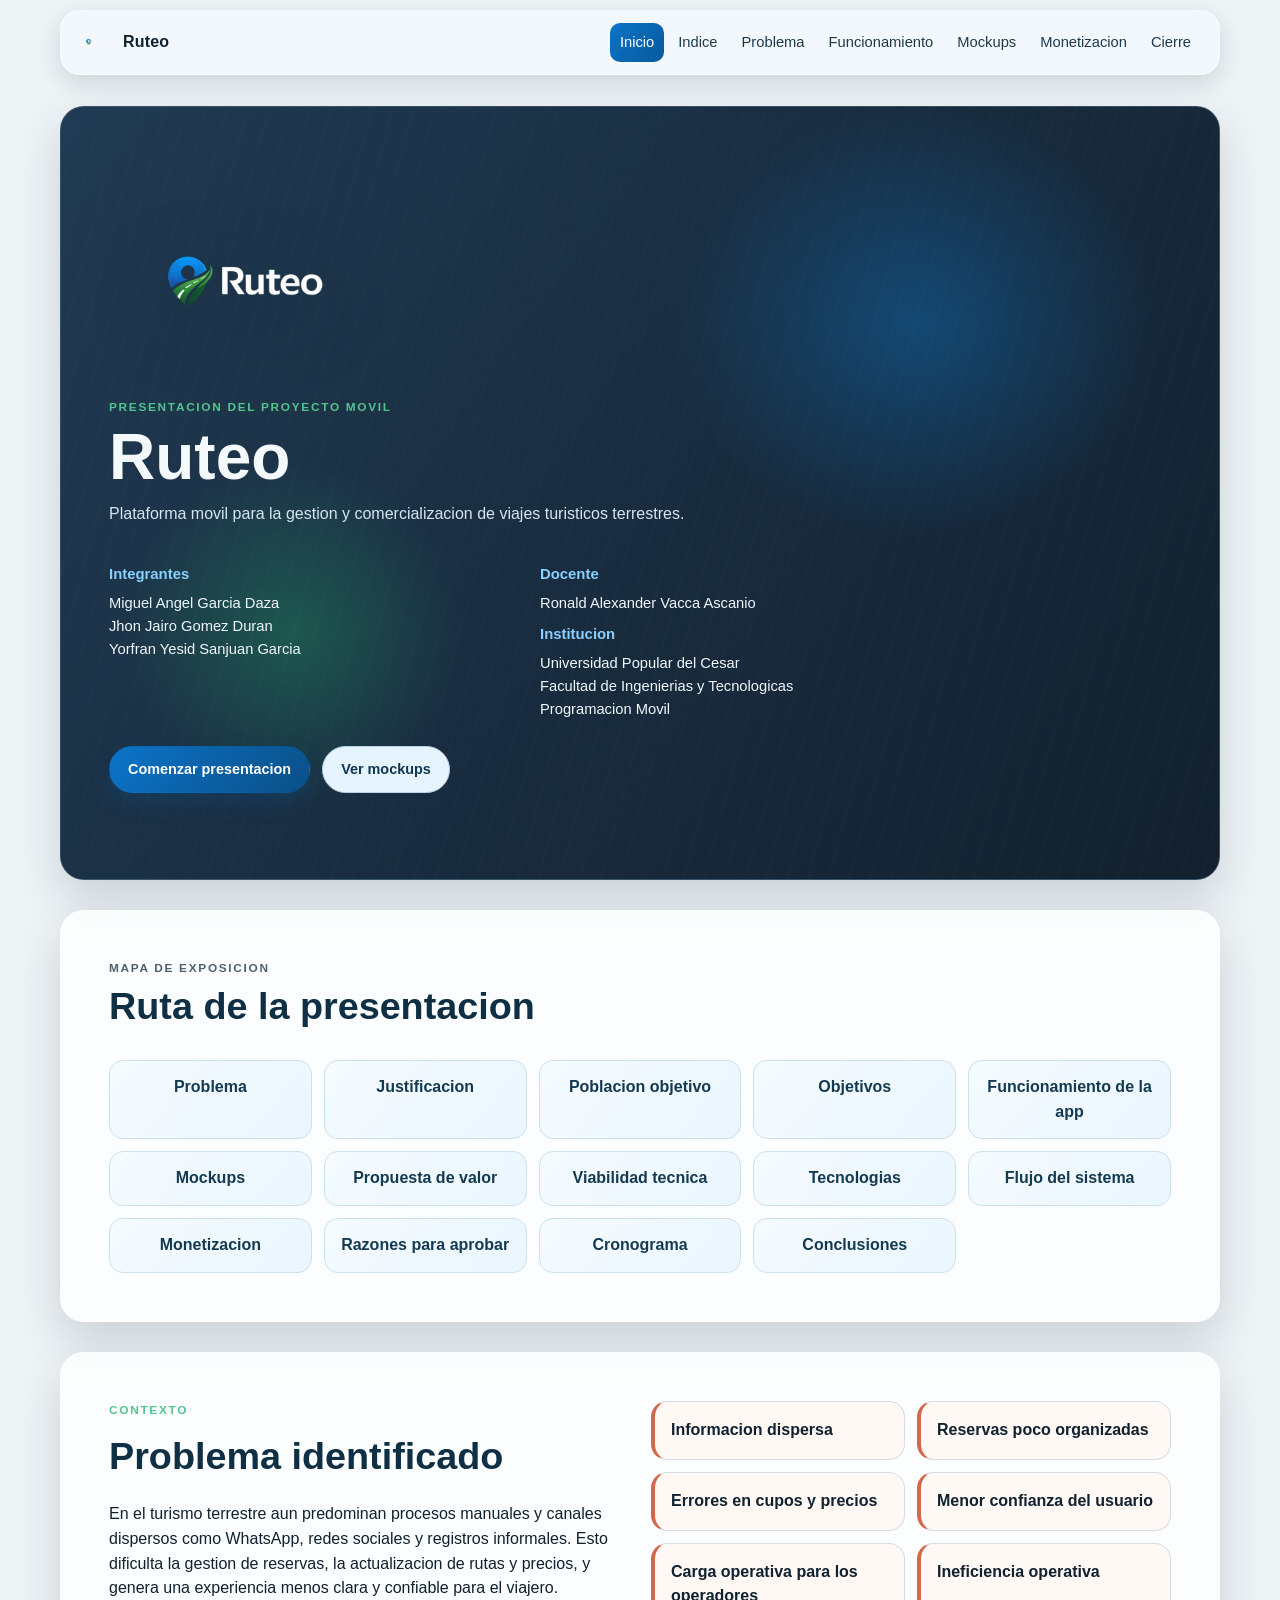
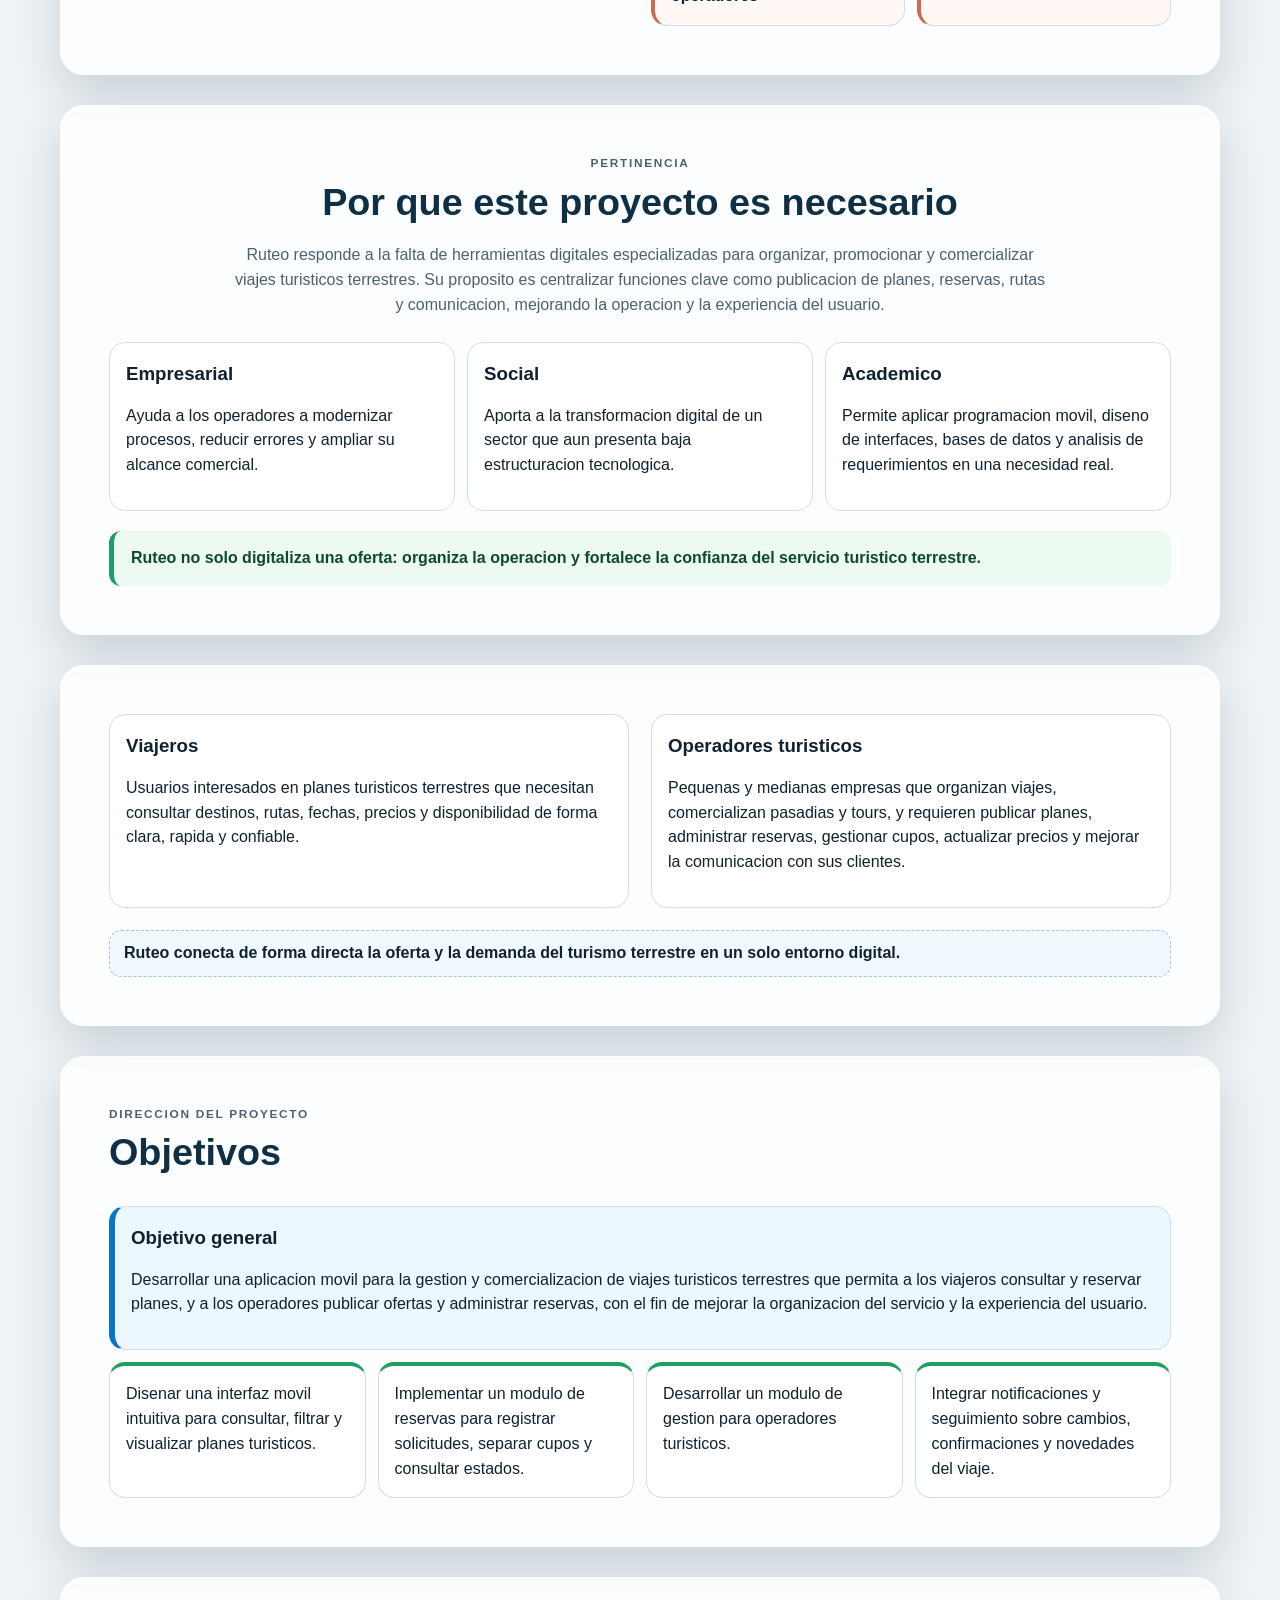
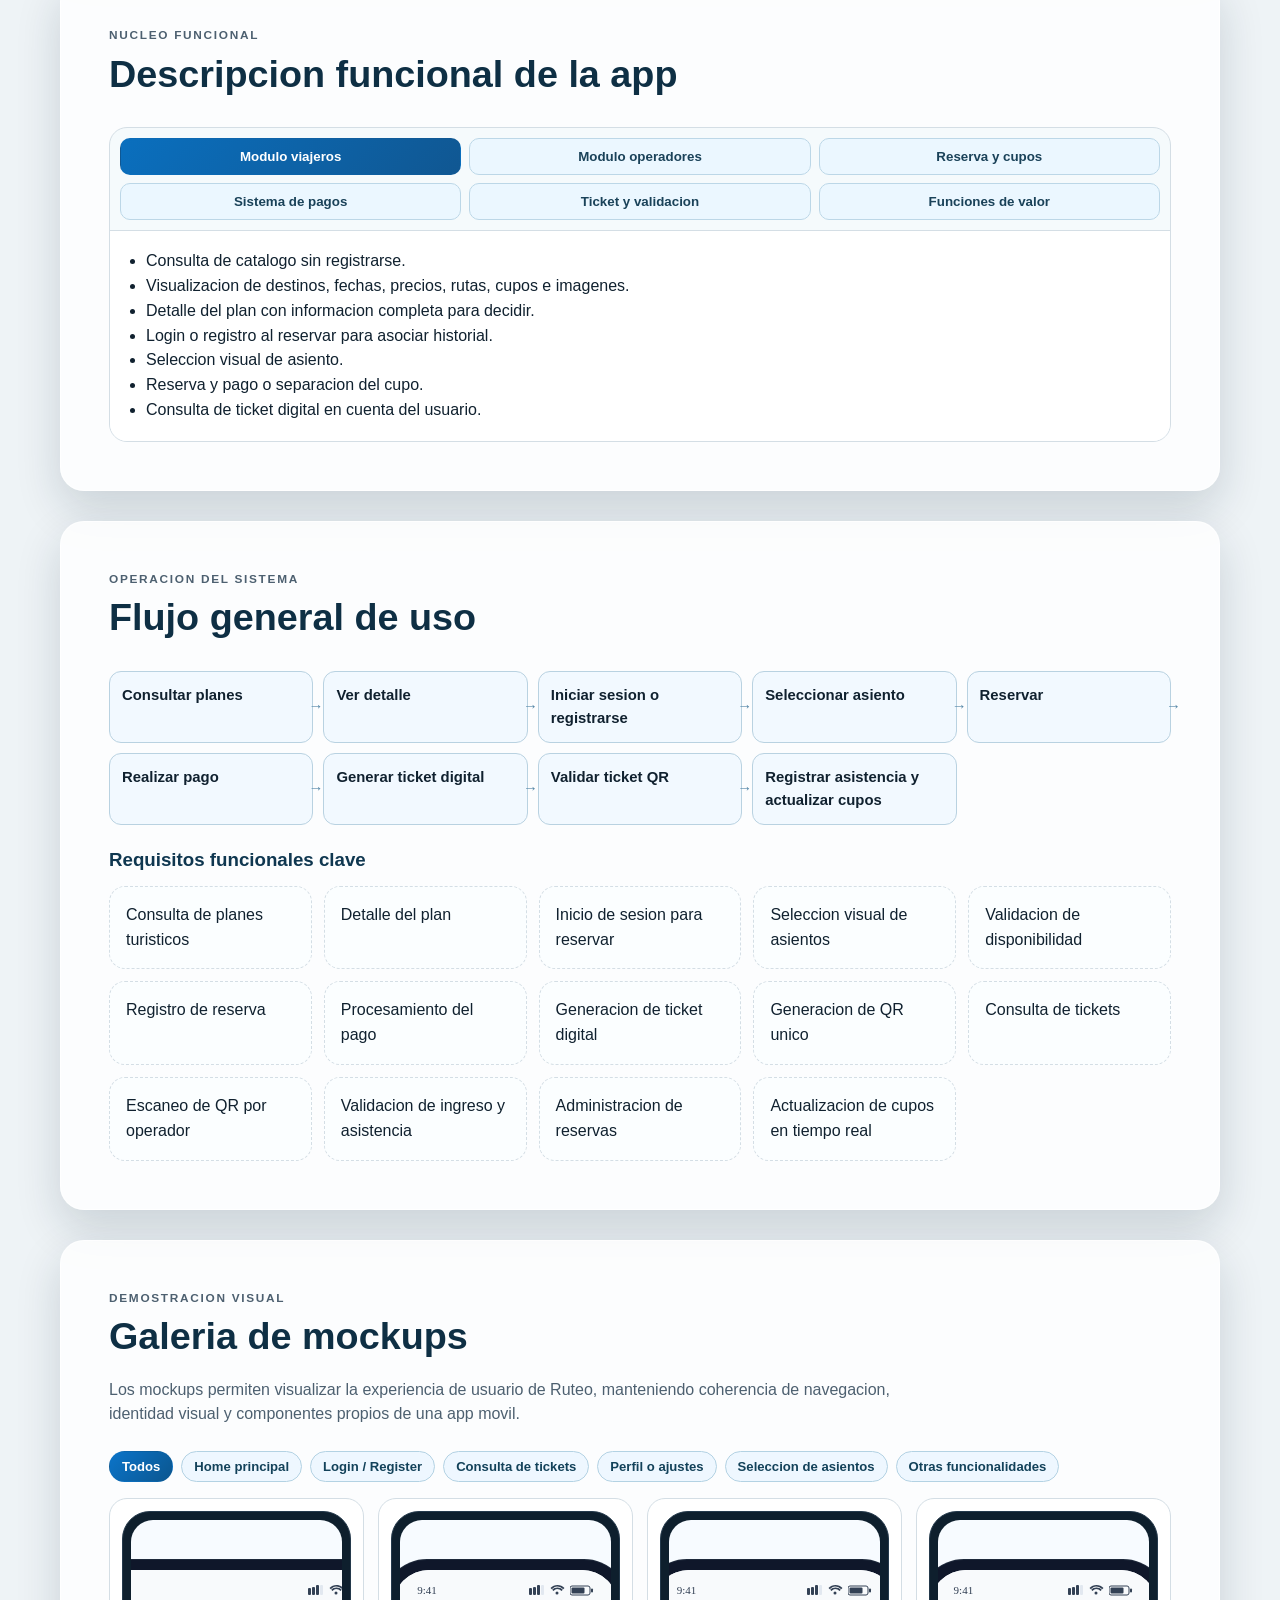
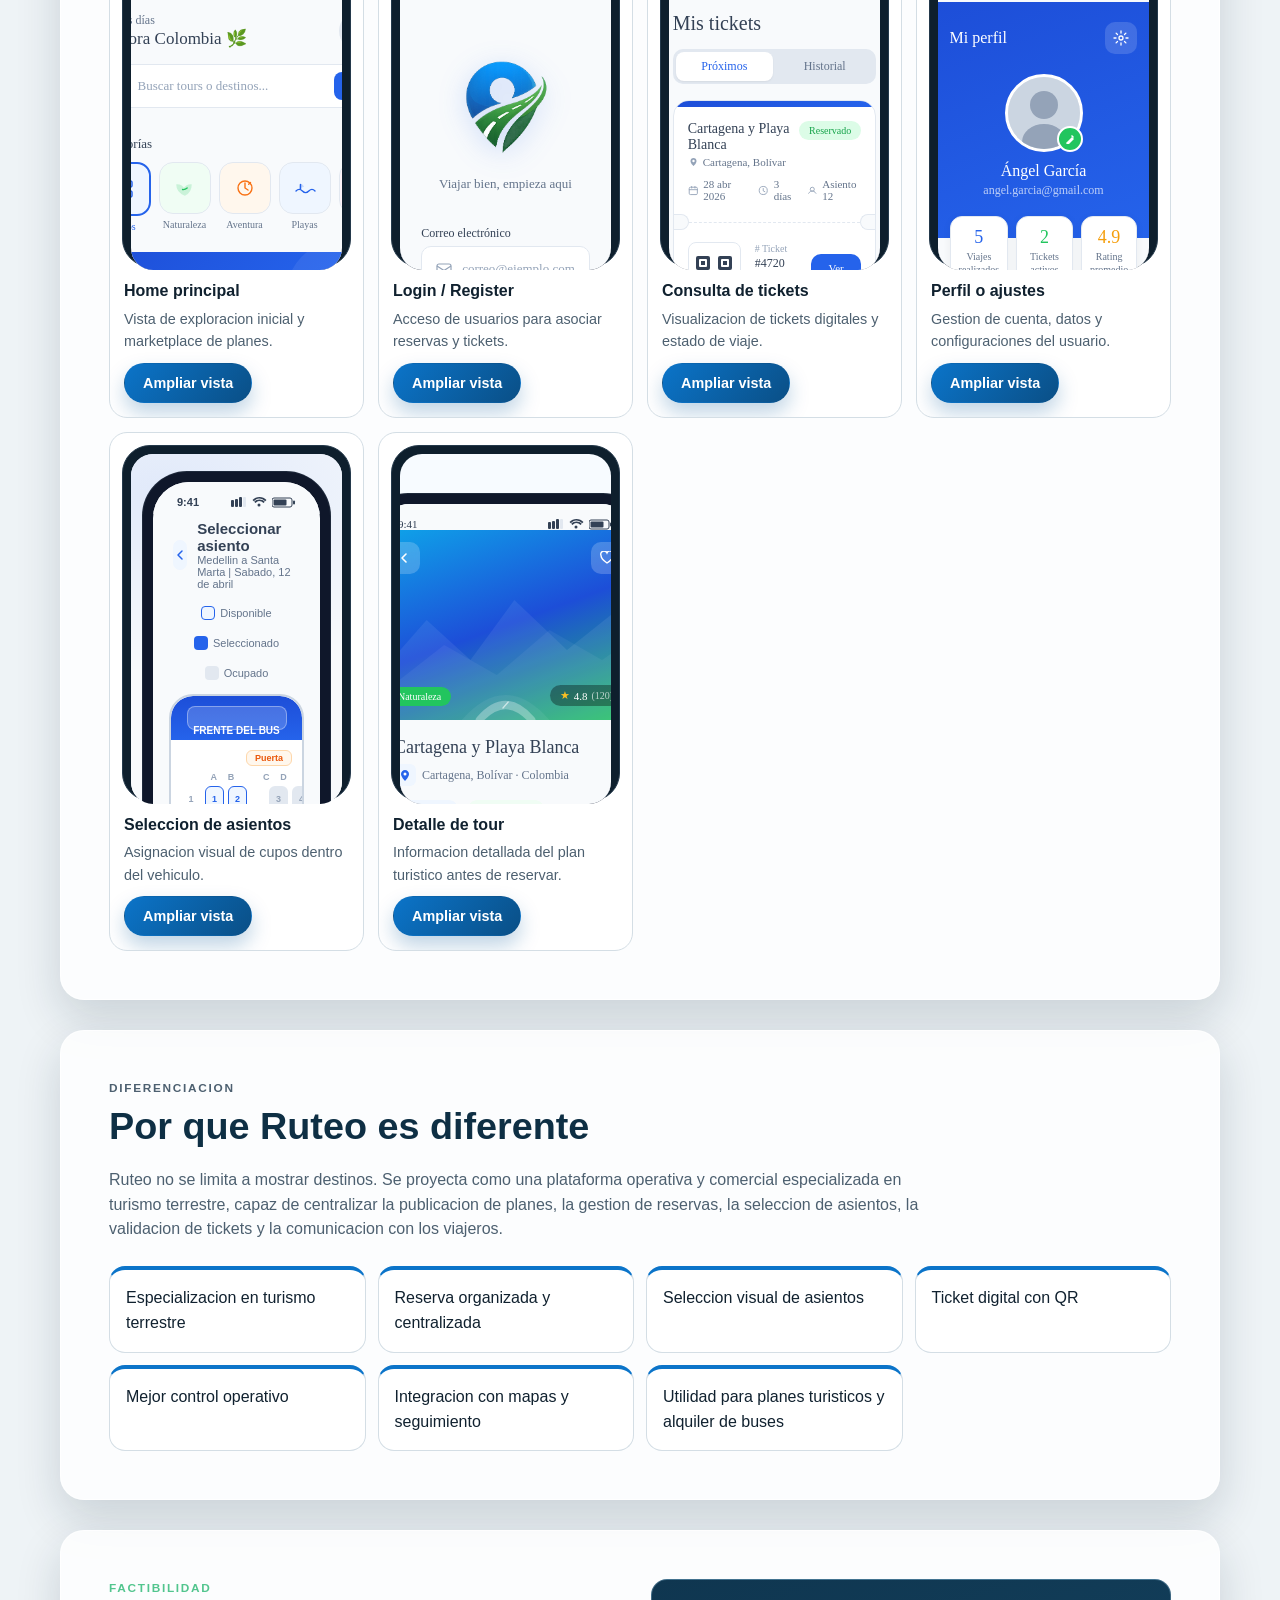
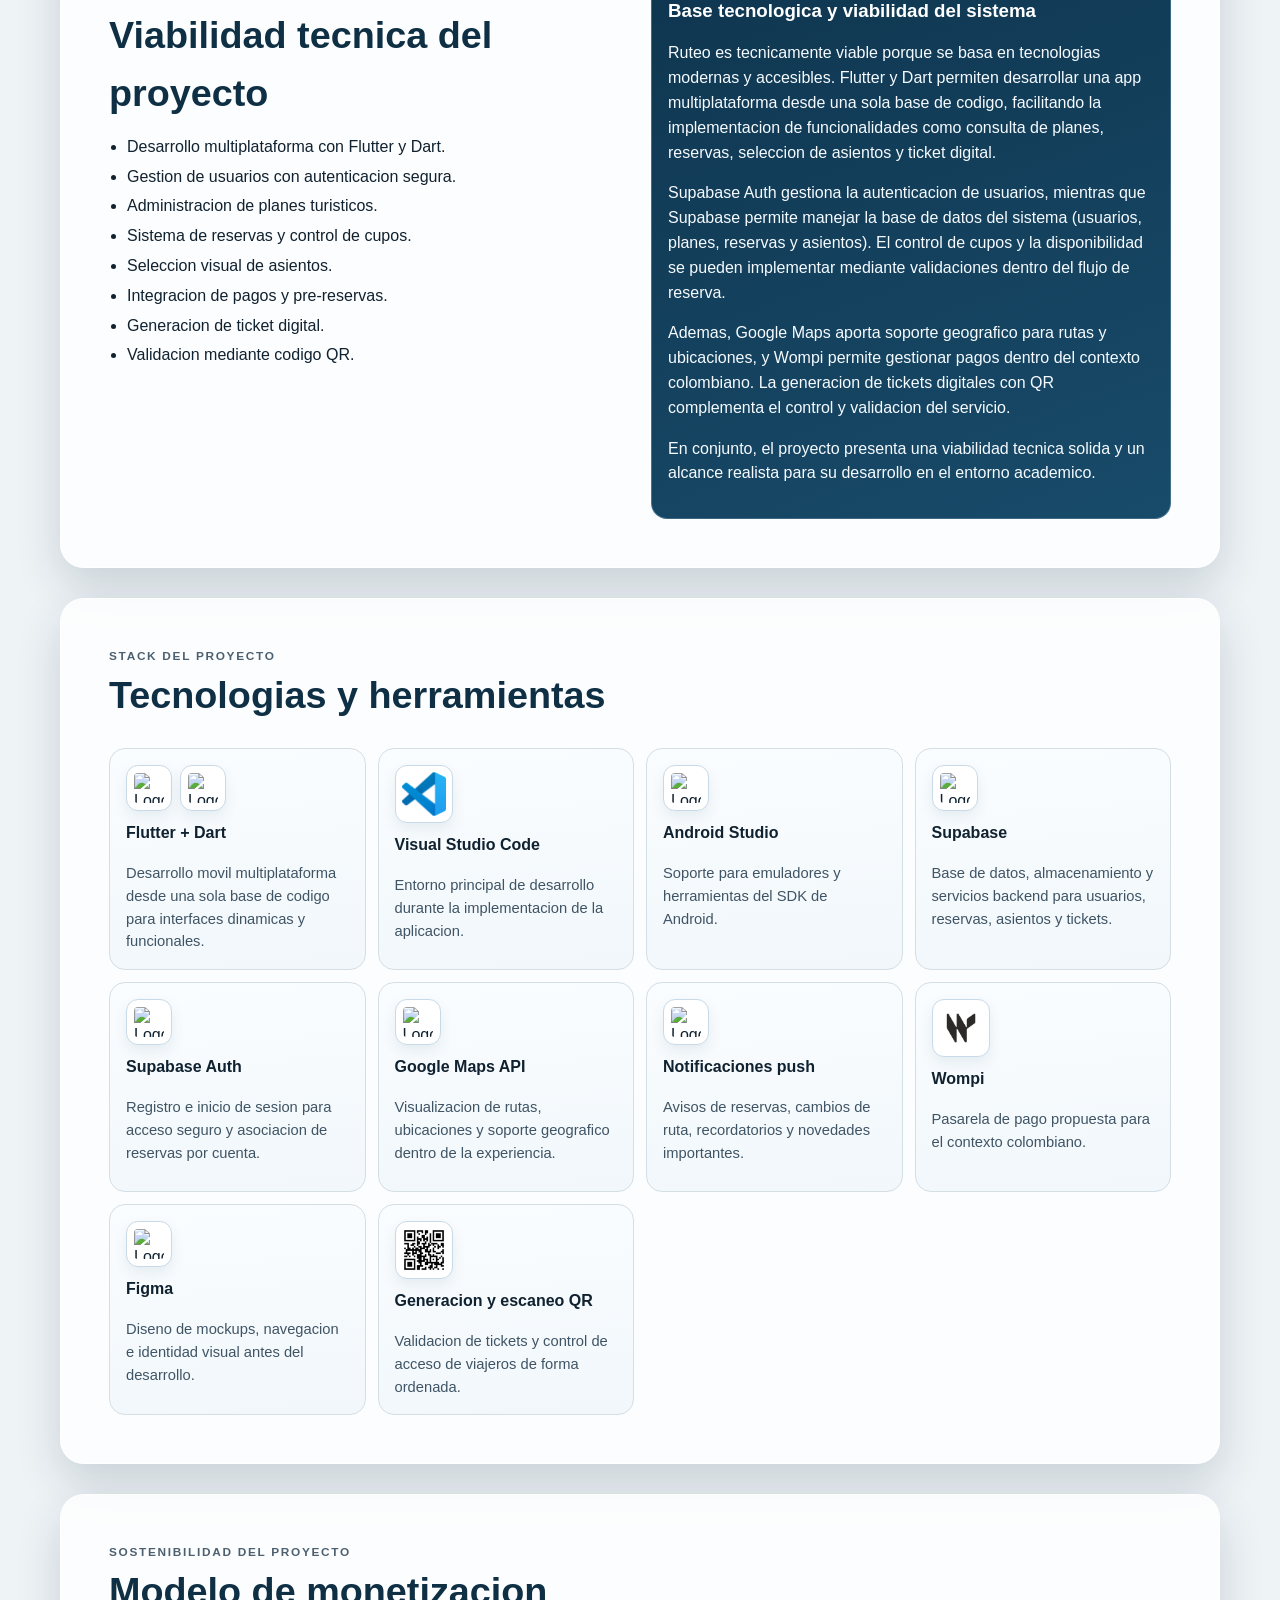
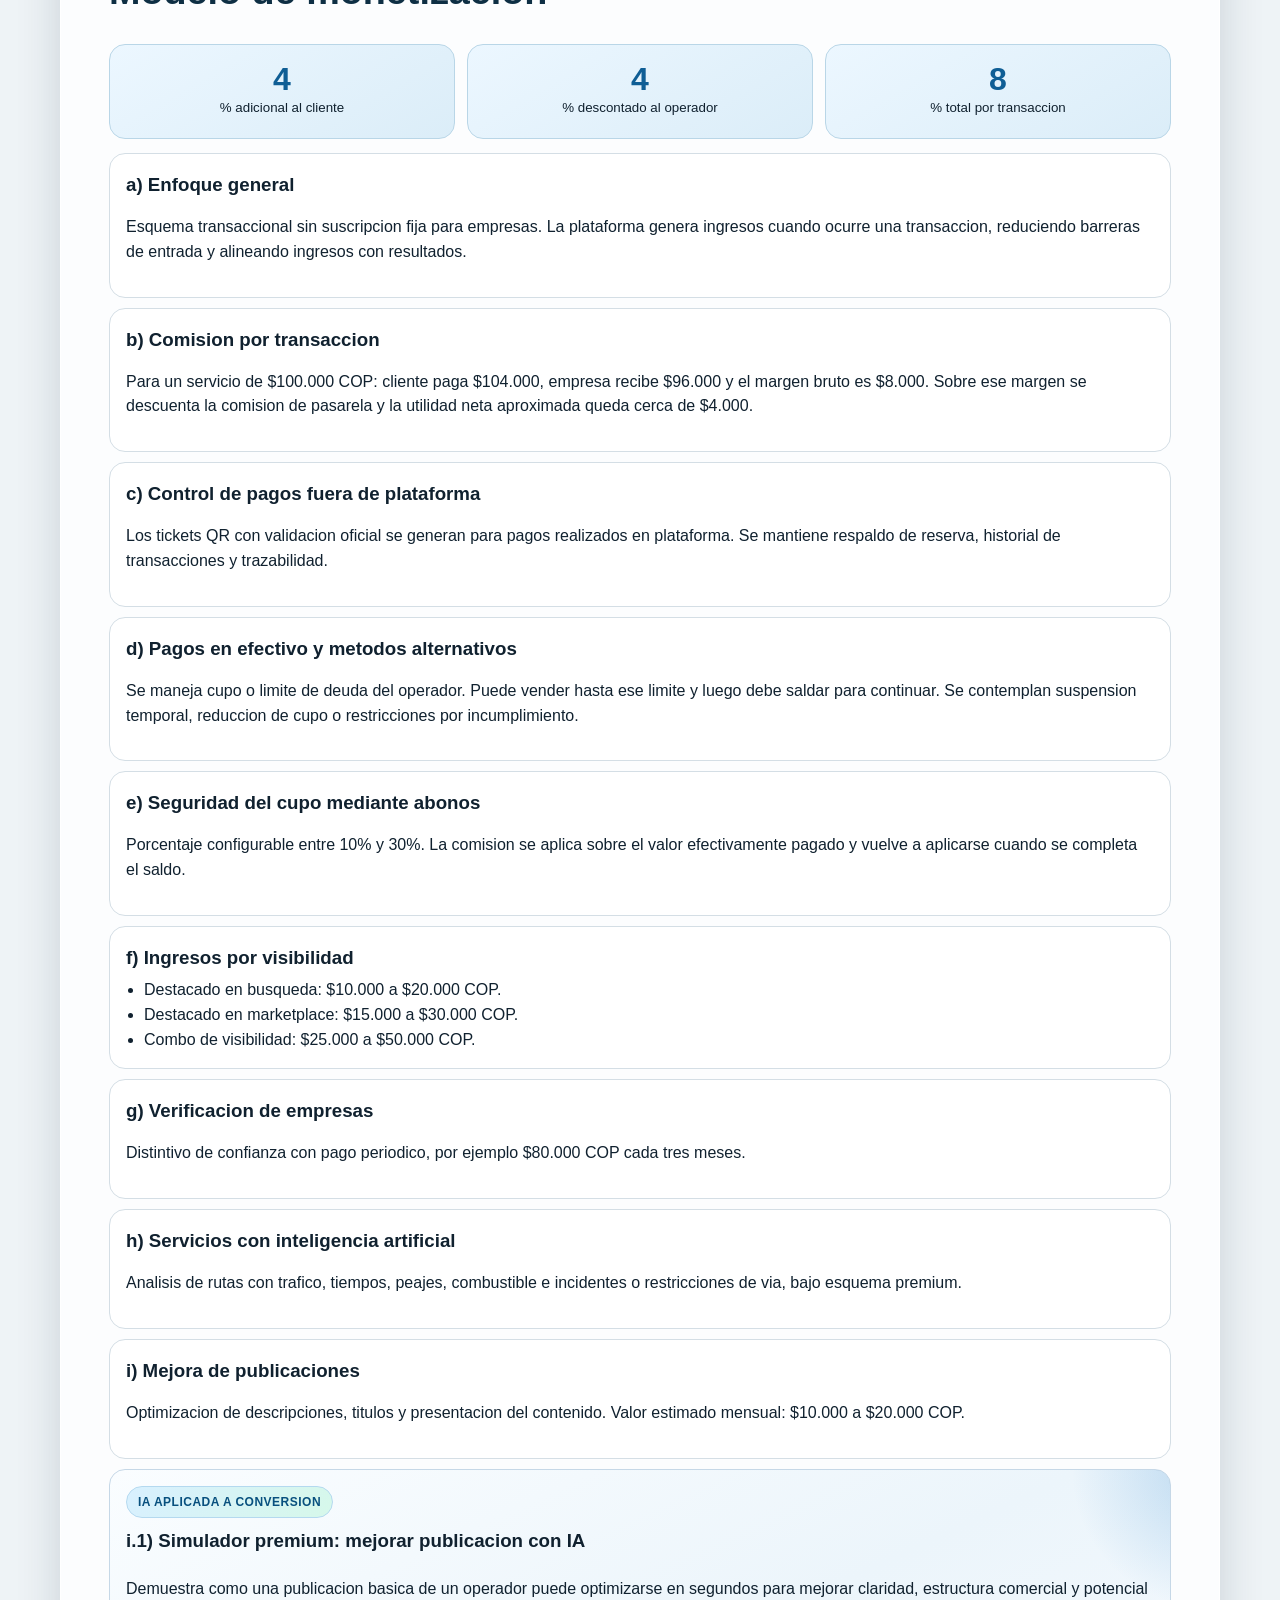
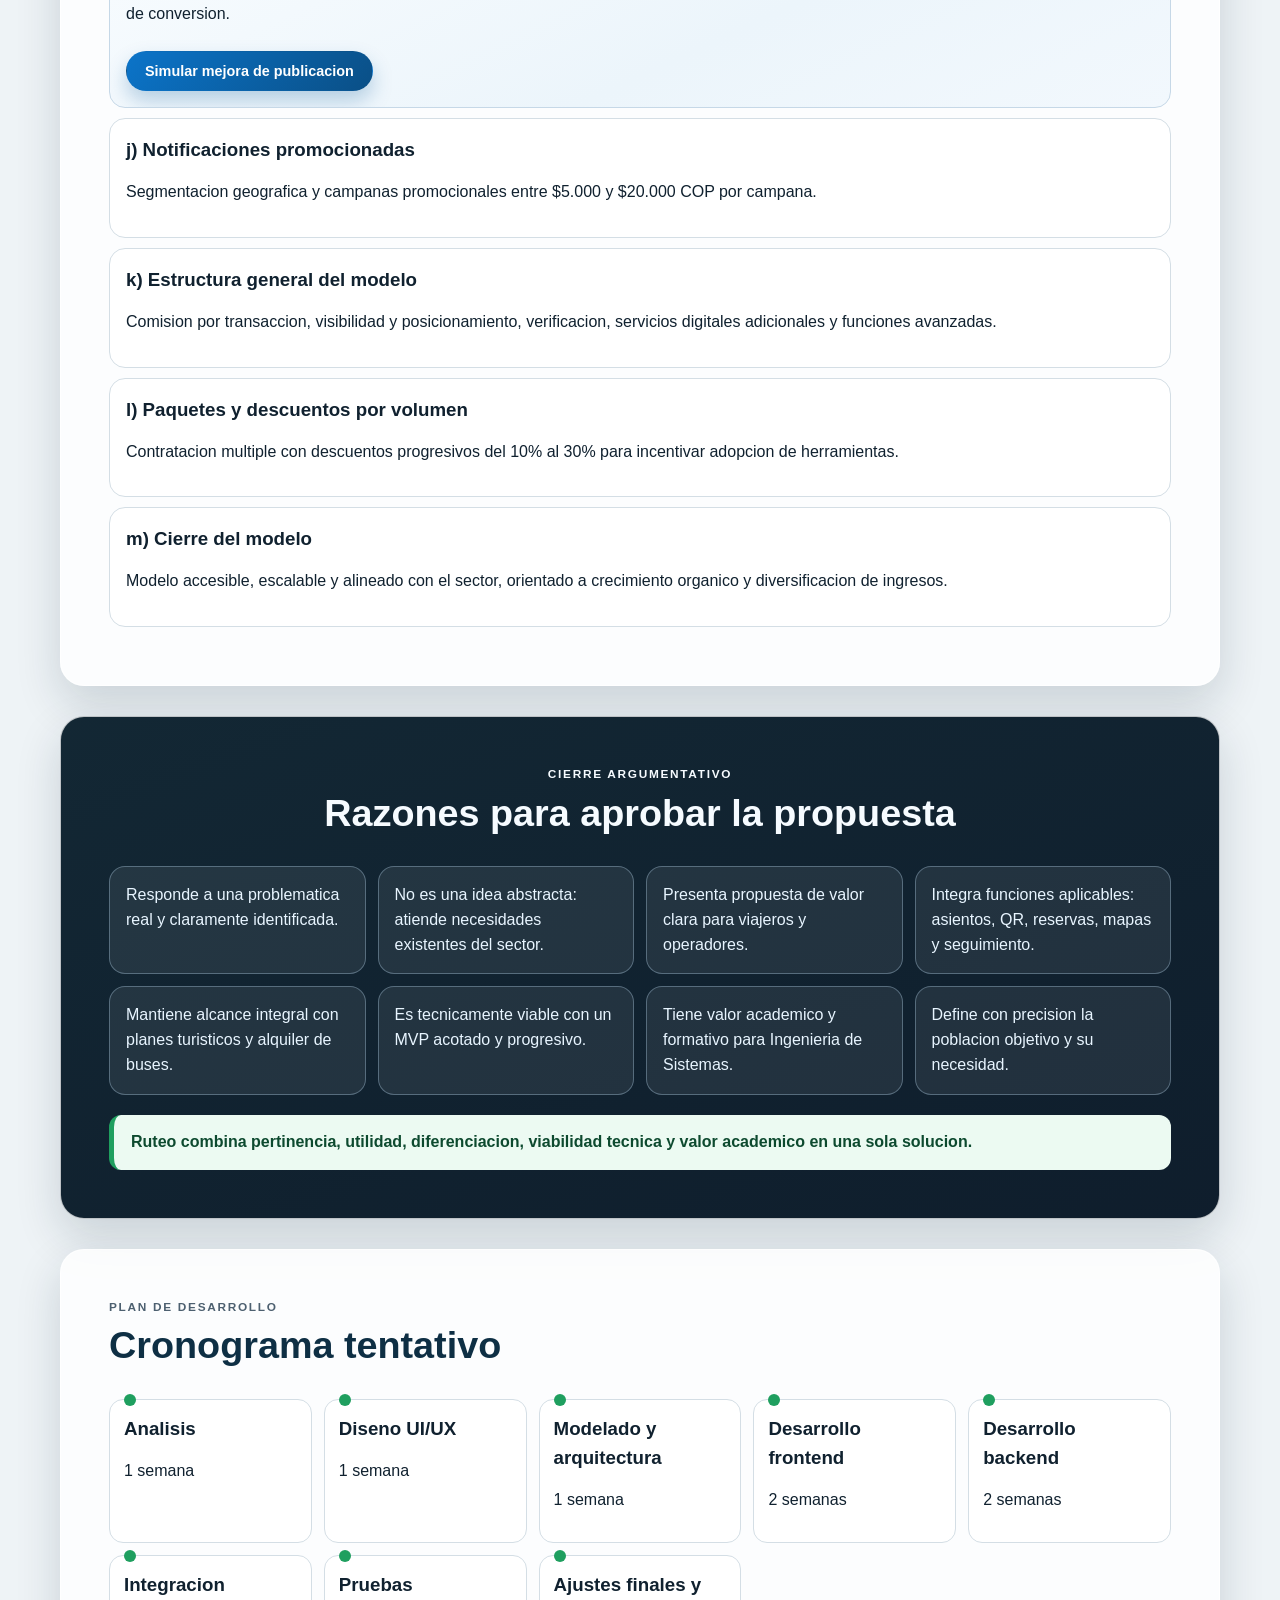
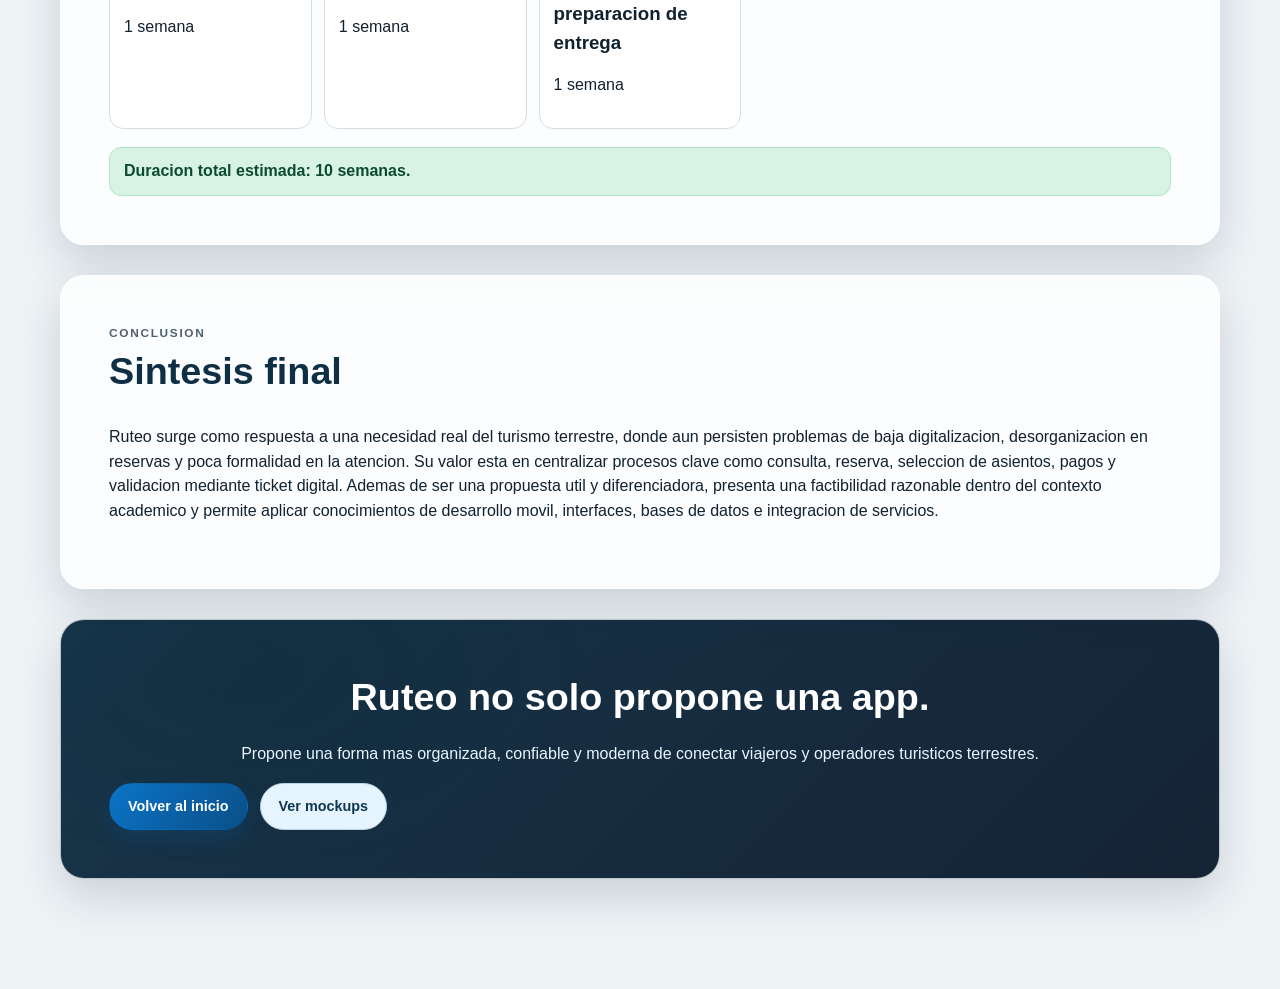
==== index.html @ 03ab04a1 "v1" ====
<!DOCTYPE html>
<html lang="es">
<head>
  <meta charset="UTF-8">
  <meta name="viewport" content="width=device-width, initial-scale=1.0">
  <title>Ruteo | Presentacion Web del Proyecto</title>
  <link rel="stylesheet" href="styles.css">
</head>
<body>
  <div class="progress-wrap" aria-hidden="true">
    <div class="progress-bar" id="scrollProgress"></div>
  </div>

  <header class="topbar" id="topbar">
    <a class="brand" href="#inicio" aria-label="Ir al inicio">
      <img src="LOGO.png" alt="Logo de Ruteo" class="brand-logo">
      <span>Ruteo</span>
    </a>
    <button class="menu-toggle" id="menuToggle" aria-label="Abrir menu">
      <span></span><span></span><span></span>
    </button>
    <nav class="main-nav" id="mainNav">
      <a href="#inicio">Inicio</a>
      <a href="#indice">Indice</a>
      <a href="#problema">Problema</a>
      <a href="#funcional">Funcionamiento</a>
      <a href="#mockups">Mockups</a>
      <a href="#monetizacion">Monetizacion</a>
      <a href="#cierre">Cierre</a>
    </nav>
  </header>

  <main>
    <section class="hero section" id="inicio">
      <div class="hero-bg" aria-hidden="true"></div>
      <div class="hero-content reveal">
        <img src="LOGO.png" alt="Logo oficial Ruteo" class="hero-logo">
        <p class="kicker">Presentacion del proyecto movil</p>
        <h1>Ruteo</h1>
        <p class="subtitle">Plataforma movil para la gestion y comercializacion de viajes turisticos terrestres.</p>
        <div class="hero-meta">
          <div>
            <h3>Integrantes</h3>
            <p>Miguel Angel Garcia Daza</p>
            <p>Jhon Jairo Gomez Duran</p>
            <p>Yorfran Yesid Sanjuan Garcia</p>
          </div>
          <div>
            <h3>Docente</h3>
            <p>Ronald Alexander Vacca Ascanio</p>
            <h3>Institucion</h3>
            <p>Universidad Popular del Cesar</p>
            <p>Facultad de Ingenierias y Tecnologicas</p>
            <p>Programacion Movil</p>
          </div>
        </div>
        <div class="hero-actions">
          <a class="btn btn-primary" href="#indice">Comenzar presentacion</a>
          <a class="btn btn-ghost" href="#mockups">Ver mockups</a>
        </div>
      </div>
    </section>

    <section class="section reveal" id="indice">
      <div class="section-head">
        <p class="kicker">Mapa de exposicion</p>
        <h2>Ruta de la presentacion</h2>
      </div>
      <div class="index-grid">
        <a href="#problema">Problema</a>
        <a href="#justificacion">Justificacion</a>
        <a href="#poblacion">Poblacion objetivo</a>
        <a href="#objetivos">Objetivos</a>
        <a href="#funcional">Funcionamiento de la app</a>
        <a href="#mockups">Mockups</a>
        <a href="#valor">Propuesta de valor</a>
        <a href="#viabilidad">Viabilidad tecnica</a>
        <a href="#tecnologias">Tecnologias</a>
        <a href="#flujo">Flujo del sistema</a>
        <a href="#monetizacion">Monetizacion</a>
        <a href="#aprobacion">Razones para aprobar</a>
        <a href="#cronograma">Cronograma</a>
        <a href="#conclusiones">Conclusiones</a>
      </div>
    </section>

    <section class="section split reveal" id="problema">
      <div>
        <p class="kicker">Contexto</p>
        <h2>Problema identificado</h2>
        <p>En el turismo terrestre aun predominan procesos manuales y canales dispersos como WhatsApp, redes sociales y registros informales. Esto dificulta la gestion de reservas, la actualizacion de rutas y precios, y genera una experiencia menos clara y confiable para el viajero.</p>
      </div>
      <div class="pain-grid">
        <article>Informacion dispersa</article>
        <article>Reservas poco organizadas</article>
        <article>Errores en cupos y precios</article>
        <article>Menor confianza del usuario</article>
        <article>Carga operativa para los operadores</article>
        <article>Ineficiencia operativa</article>
      </div>
    </section>

    <section class="section reveal" id="justificacion">
      <div class="section-head center">
        <p class="kicker">Pertinencia</p>
        <h2>Por que este proyecto es necesario</h2>
        <p>Ruteo responde a la falta de herramientas digitales especializadas para organizar, promocionar y comercializar viajes turisticos terrestres. Su proposito es centralizar funciones clave como publicacion de planes, reservas, rutas y comunicacion, mejorando la operacion y la experiencia del usuario.</p>
      </div>
      <div class="cards-3">
        <article>
          <h3>Empresarial</h3>
          <p>Ayuda a los operadores a modernizar procesos, reducir errores y ampliar su alcance comercial.</p>
        </article>
        <article>
          <h3>Social</h3>
          <p>Aporta a la transformacion digital de un sector que aun presenta baja estructuracion tecnologica.</p>
        </article>
        <article>
          <h3>Academico</h3>
          <p>Permite aplicar programacion movil, diseno de interfaces, bases de datos y analisis de requerimientos en una necesidad real.</p>
        </article>
      </div>
      <p class="highlight-quote">Ruteo no solo digitaliza una oferta: organiza la operacion y fortalece la confianza del servicio turistico terrestre.</p>
    </section>

    <section class="section split reveal" id="poblacion">
      <div class="audience-card">
        <h3>Viajeros</h3>
        <p>Usuarios interesados en planes turisticos terrestres que necesitan consultar destinos, rutas, fechas, precios y disponibilidad de forma clara, rapida y confiable.</p>
      </div>
      <div class="audience-card">
        <h3>Operadores turisticos</h3>
        <p>Pequenas y medianas empresas que organizan viajes, comercializan pasadias y tours, y requieren publicar planes, administrar reservas, gestionar cupos, actualizar precios y mejorar la comunicacion con sus clientes.</p>
      </div>
      <p class="full-line">Ruteo conecta de forma directa la oferta y la demanda del turismo terrestre en un solo entorno digital.</p>
    </section>

    <section class="section reveal" id="objetivos">
      <div class="section-head">
        <p class="kicker">Direccion del proyecto</p>
        <h2>Objetivos</h2>
      </div>
      <article class="goal-main">
        <h3>Objetivo general</h3>
        <p>Desarrollar una aplicacion movil para la gestion y comercializacion de viajes turisticos terrestres que permita a los viajeros consultar y reservar planes, y a los operadores publicar ofertas y administrar reservas, con el fin de mejorar la organizacion del servicio y la experiencia del usuario.</p>
      </article>
      <div class="goal-grid">
        <article>Disenar una interfaz movil intuitiva para consultar, filtrar y visualizar planes turisticos.</article>
        <article>Implementar un modulo de reservas para registrar solicitudes, separar cupos y consultar estados.</article>
        <article>Desarrollar un modulo de gestion para operadores turisticos.</article>
        <article>Integrar notificaciones y seguimiento sobre cambios, confirmaciones y novedades del viaje.</article>
      </div>
    </section>

    <section class="section reveal" id="funcional">
      <div class="section-head">
        <p class="kicker">Nucleo funcional</p>
        <h2>Descripcion funcional de la app</h2>
      </div>
      <div class="tabs" id="functionalTabs">
        <div class="tab-list" role="tablist" aria-label="Modulos funcionales">
          <button class="tab-btn active" data-tab="viajeros">Modulo viajeros</button>
          <button class="tab-btn" data-tab="operadores">Modulo operadores</button>
          <button class="tab-btn" data-tab="reservas">Reserva y cupos</button>
          <button class="tab-btn" data-tab="pagos">Sistema de pagos</button>
          <button class="tab-btn" data-tab="tickets">Ticket y validacion</button>
          <button class="tab-btn" data-tab="valorplus">Funciones de valor</button>
        </div>

        <article class="tab-panel active" id="tab-viajeros">
          <ul>
            <li>Consulta de catalogo sin registrarse.</li>
            <li>Visualizacion de destinos, fechas, precios, rutas, cupos e imagenes.</li>
            <li>Detalle del plan con informacion completa para decidir.</li>
            <li>Login o registro al reservar para asociar historial.</li>
            <li>Seleccion visual de asiento.</li>
            <li>Reserva y pago o separacion del cupo.</li>
            <li>Consulta de ticket digital en cuenta del usuario.</li>
          </ul>
        </article>

        <article class="tab-panel" id="tab-operadores">
          <ul>
            <li>Publicacion de planes turisticos.</li>
            <li>Administracion de disponibilidad y cupos.</li>
            <li>Revision de reservas y estado de pagos o separaciones.</li>
            <li>Validacion de tickets con QR.</li>
            <li>Registro de asistencia de viajeros.</li>
          </ul>
        </article>

        <article class="tab-panel" id="tab-reservas">
          <ul>
            <li>Flujo ordenado: plan, detalle, inicio de sesion, asiento, reserva.</li>
            <li>Validacion de disponibilidad antes de confirmar.</li>
            <li>Trazabilidad de la reserva para operador y viajero.</li>
          </ul>
          <div class="seat-sim-cta-wrap">
            <p class="seat-sim-kicker">Experiencia interactiva</p>
            <h4>Visualiza como funciona la reserva de asientos en tiempo real</h4>
            <p>Explora la distribucion del bus, selecciona un asiento disponible y simula la confirmacion para avanzar al paso de pago.</p>
            <button class="btn btn-primary" id="openSeatSimulation" type="button">Simular seleccion de asientos</button>
          </div>
        </article>

        <article class="tab-panel" id="tab-pagos">
          <ul>
            <li>Pasarela digital como Wompi o Mercado Pago.</li>
            <li>Esquemas de pre-reserva, abono o pago parcial.</li>
            <li>Pagos externos coordinados cuando aplique.</li>
            <li>Registro y control del estado de pago para mantener trazabilidad.</li>
          </ul>
        </article>

        <article class="tab-panel" id="tab-tickets">
          <ul>
            <li>Ticket digital asociado al usuario.</li>
            <li>QR unico por ticket.</li>
            <li>Escaneo por operador para validar autenticidad.</li>
            <li>Control de acceso y registro de ingreso.</li>
          </ul>
        </article>

        <article class="tab-panel" id="tab-valorplus">
          <ul>
            <li>Seguimiento del viaje en tiempo real como evolucion.</li>
            <li>Analisis inteligente de rutas: trafico, tiempos, peajes, combustible y restricciones.</li>
            <li>Cotizacion de alquiler de buses o servicios privados.</li>
            <li>Funciones de IA para recomendaciones, mejora de publicaciones y segmentacion.</li>
            <li>Herramientas futuras de comunicacion, reputacion y fidelizacion.</li>
          </ul>
        </article>
      </div>
    </section>

    <section class="section reveal" id="flujo">
      <div class="section-head">
        <p class="kicker">Operacion del sistema</p>
        <h2>Flujo general de uso</h2>
      </div>
      <div class="flow-line">
        <span>Consultar planes</span>
        <span>Ver detalle</span>
        <span>Iniciar sesion o registrarse</span>
        <span>Seleccionar asiento</span>
        <span>Reservar</span>
        <span>Realizar pago</span>
        <span>Generar ticket digital</span>
        <span>Validar ticket QR</span>
        <span>Registrar asistencia y actualizar cupos</span>
      </div>
      <h3 class="subheading">Requisitos funcionales clave</h3>
      <div class="req-grid">
        <article>Consulta de planes turisticos</article>
        <article>Detalle del plan</article>
        <article>Inicio de sesion para reservar</article>
        <article>Seleccion visual de asientos</article>
        <article>Validacion de disponibilidad</article>
        <article>Registro de reserva</article>
        <article>Procesamiento del pago</article>
        <article>Generacion de ticket digital</article>
        <article>Generacion de QR unico</article>
        <article>Consulta de tickets</article>
        <article>Escaneo de QR por operador</article>
        <article>Validacion de ingreso y asistencia</article>
        <article>Administracion de reservas</article>
        <article>Actualizacion de cupos en tiempo real</article>
      </div>
    </section>

    <section class="section reveal" id="mockups">
      <div class="section-head">
        <p class="kicker">Demostracion visual</p>
        <h2>Galeria de mockups</h2>
        <p>Los mockups permiten visualizar la experiencia de usuario de Ruteo, manteniendo coherencia de navegacion, identidad visual y componentes propios de una app movil.</p>
      </div>
      <div class="mockup-filters" id="mockupFilters"></div>
      <div class="mockup-grid" id="mockupGrid"></div>
    </section>

    <section class="section reveal" id="valor">
      <div class="section-head">
        <p class="kicker">Diferenciacion</p>
        <h2>Por que Ruteo es diferente</h2>
        <p>Ruteo no se limita a mostrar destinos. Se proyecta como una plataforma operativa y comercial especializada en turismo terrestre, capaz de centralizar la publicacion de planes, la gestion de reservas, la seleccion de asientos, la validacion de tickets y la comunicacion con los viajeros.</p>
      </div>
      <div class="value-grid">
        <article>Especializacion en turismo terrestre</article>
        <article>Reserva organizada y centralizada</article>
        <article>Seleccion visual de asientos</article>
        <article>Ticket digital con QR</article>
        <article>Mejor control operativo</article>
        <article>Integracion con mapas y seguimiento</article>
        <article>Utilidad para planes turisticos y alquiler de buses</article>
      </div>
    </section>

    <section class="section split reveal" id="viabilidad">
      <div>
        <p class="kicker">Factibilidad</p>
        <h2>Viabilidad tecnica del proyecto</h2>
        <ul class="check-list">
          <li>Desarrollo multiplataforma con Flutter y Dart.</li>
          <li>Gestion de usuarios con autenticacion segura.</li>
          <li>Administracion de planes turisticos.</li>
          <li>Sistema de reservas y control de cupos.</li>
          <li>Seleccion visual de asientos.</li>
          <li>Integracion de pagos y pre-reservas.</li>
          <li>Generacion de ticket digital.</li>
          <li>Validacion mediante codigo QR.</li>
        </ul>
      </div>
      <div class="viability-box">
        <h3>Base tecnologica y viabilidad del sistema</h3>
        <p>Ruteo es tecnicamente viable porque se basa en tecnologias modernas y accesibles. Flutter y Dart permiten desarrollar una app multiplataforma desde una sola base de codigo, facilitando la implementacion de funcionalidades como consulta de planes, reservas, seleccion de asientos y ticket digital.</p>
        <p>Supabase Auth gestiona la autenticacion de usuarios, mientras que Supabase permite manejar la base de datos del sistema (usuarios, planes, reservas y asientos). El control de cupos y la disponibilidad se pueden implementar mediante validaciones dentro del flujo de reserva.</p>
        <p>Ademas, Google Maps aporta soporte geografico para rutas y ubicaciones, y Wompi permite gestionar pagos dentro del contexto colombiano. La generacion de tickets digitales con QR complementa el control y validacion del servicio.</p>
        <p>En conjunto, el proyecto presenta una viabilidad tecnica solida y un alcance realista para su desarrollo en el entorno academico.</p>
      </div>
    </section>

    <section class="section reveal" id="tecnologias">
      <div class="section-head">
        <p class="kicker">Stack del proyecto</p>
        <h2>Tecnologias y herramientas</h2>
      </div>
      <div class="tech-grid">
        <article>
          <div class="tech-logo-group">
            <img class="tech-logo" src="https://cdn.simpleicons.org/flutter/02569B" alt="Logo de Flutter" loading="lazy" decoding="async">
            <img class="tech-logo" src="https://cdn.simpleicons.org/dart/0175C2" alt="Logo de Dart" loading="lazy" decoding="async">
          </div>
          <h3>Flutter + Dart</h3>
          <p>Desarrollo movil multiplataforma desde una sola base de codigo para interfaces dinamicas y funcionales.</p>
        </article>
        <article>
          <img class="tech-logo tech-logo-local" src="vscode-logo.webp" alt="Logo de Visual Studio Code" loading="lazy" decoding="async">
          <h3>Visual Studio Code</h3>
          <p>Entorno principal de desarrollo durante la implementacion de la aplicacion.</p>
        </article>
        <article>
          <img class="tech-logo" src="https://cdn.simpleicons.org/androidstudio/3DDC84" alt="Logo de Android Studio" loading="lazy" decoding="async">
          <h3>Android Studio</h3>
          <p>Soporte para emuladores y herramientas del SDK de Android.</p>
        </article>
        <article>
          <img class="tech-logo" src="https://cdn.simpleicons.org/supabase/3ECF8E" alt="Logo de Supabase" loading="lazy" decoding="async">
          <h3>Supabase</h3>
          <p>Base de datos, almacenamiento y servicios backend para usuarios, reservas, asientos y tickets.</p>
        </article>
        <article>
          <img class="tech-logo" src="https://cdn.simpleicons.org/supabase/3ECF8E" alt="Logo de Supabase Auth" loading="lazy" decoding="async">
          <h3>Supabase Auth</h3>
          <p>Registro e inicio de sesion para acceso seguro y asociacion de reservas por cuenta.</p>
        </article>
        <article>
          <img class="tech-logo" src="https://cdn.simpleicons.org/googlemaps/4285F4" alt="Logo de Google Maps" loading="lazy" decoding="async">
          <h3>Google Maps API</h3>
          <p>Visualizacion de rutas, ubicaciones y soporte geografico dentro de la experiencia.</p>
        </article>
        <article>
          <img class="tech-logo" src="https://cdn.simpleicons.org/firebase/FFCA28" alt="Logo de Firebase para notificaciones push" loading="lazy" decoding="async">
          <h3>Notificaciones push</h3>
          <p>Avisos de reservas, cambios de ruta, recordatorios y novedades importantes.</p>
        </article>
        <article>
          <img class="tech-logo tech-logo-local" src="wompilogo.jpg" alt="Logo de Wompi" loading="lazy" decoding="async">
          <h3>Wompi</h3>
          <p>Pasarela de pago propuesta para el contexto colombiano.</p>
        </article>
        <article>
          <img class="tech-logo" src="https://cdn.simpleicons.org/figma/F24E1E" alt="Logo de Figma" loading="lazy" decoding="async">
          <h3>Figma</h3>
          <p>Diseno de mockups, navegacion e identidad visual antes del desarrollo.</p>
        </article>
        <article>
          <img class="tech-logo tech-logo-local" src="qrlogo.png" alt="Logo de codigo QR" loading="lazy" decoding="async">
          <h3>Generacion y escaneo QR</h3>
          <p>Validacion de tickets y control de acceso de viajeros de forma ordenada.</p>
        </article>
      </div>
    </section>

    <section class="section reveal" id="monetizacion">
      <div class="section-head">
        <p class="kicker">Sostenibilidad del proyecto</p>
        <h2>Modelo de monetizacion</h2>
      </div>

      <div class="money-counters">
        <article><span class="count" data-target="4">0</span><small>% adicional al cliente</small></article>
        <article><span class="count" data-target="4">0</span><small>% descontado al operador</small></article>
        <article><span class="count" data-target="8">0</span><small>% total por transaccion</small></article>
      </div>

      <div class="money-card">
        <h3>a) Enfoque general</h3>
        <p>Esquema transaccional sin suscripcion fija para empresas. La plataforma genera ingresos cuando ocurre una transaccion, reduciendo barreras de entrada y alineando ingresos con resultados.</p>
      </div>
      <div class="money-card">
        <h3>b) Comision por transaccion</h3>
        <p>Para un servicio de $100.000 COP: cliente paga $104.000, empresa recibe $96.000 y el margen bruto es $8.000. Sobre ese margen se descuenta la comision de pasarela y la utilidad neta aproximada queda cerca de $4.000.</p>
      </div>
      <div class="money-card">
        <h3>c) Control de pagos fuera de plataforma</h3>
        <p>Los tickets QR con validacion oficial se generan para pagos realizados en plataforma. Se mantiene respaldo de reserva, historial de transacciones y trazabilidad.</p>
      </div>
      <div class="money-card">
        <h3>d) Pagos en efectivo y metodos alternativos</h3>
        <p>Se maneja cupo o limite de deuda del operador. Puede vender hasta ese limite y luego debe saldar para continuar. Se contemplan suspension temporal, reduccion de cupo o restricciones por incumplimiento.</p>
      </div>
      <div class="money-card">
        <h3>e) Seguridad del cupo mediante abonos</h3>
        <p>Porcentaje configurable entre 10% y 30%. La comision se aplica sobre el valor efectivamente pagado y vuelve a aplicarse cuando se completa el saldo.</p>
      </div>
      <div class="money-card">
        <h3>f) Ingresos por visibilidad</h3>
        <ul>
          <li>Destacado en busqueda: $10.000 a $20.000 COP.</li>
          <li>Destacado en marketplace: $15.000 a $30.000 COP.</li>
          <li>Combo de visibilidad: $25.000 a $50.000 COP.</li>
        </ul>
      </div>
      <div class="money-card">
        <h3>g) Verificacion de empresas</h3>
        <p>Distintivo de confianza con pago periodico, por ejemplo $80.000 COP cada tres meses.</p>
      </div>
      <div class="money-card">
        <h3>h) Servicios con inteligencia artificial</h3>
        <p>Analisis de rutas con trafico, tiempos, peajes, combustible e incidentes o restricciones de via, bajo esquema premium.</p>
      </div>
      <div class="money-card">
        <h3>i) Mejora de publicaciones</h3>
        <p>Optimizacion de descripciones, titulos y presentacion del contenido. Valor estimado mensual: $10.000 a $20.000 COP.</p>
      </div>
      <div class="money-card ai-service-card">
        <div class="ai-service-head">
          <span class="ai-service-badge">IA aplicada a conversion</span>
          <h3>i.1) Simulador premium: mejorar publicacion con IA</h3>
        </div>
        <p>Demuestra como una publicacion basica de un operador puede optimizarse en segundos para mejorar claridad, estructura comercial y potencial de conversion.</p>
        <button class="btn btn-primary ai-open-trigger" id="openAiUpgradeModal" type="button">Simular mejora de publicacion</button>
      </div>
      <div class="money-card">
        <h3>j) Notificaciones promocionadas</h3>
        <p>Segmentacion geografica y campanas promocionales entre $5.000 y $20.000 COP por campana.</p>
      </div>
      <div class="money-card">
        <h3>k) Estructura general del modelo</h3>
        <p>Comision por transaccion, visibilidad y posicionamiento, verificacion, servicios digitales adicionales y funciones avanzadas.</p>
      </div>
      <div class="money-card">
        <h3>l) Paquetes y descuentos por volumen</h3>
        <p>Contratacion multiple con descuentos progresivos del 10% al 30% para incentivar adopcion de herramientas.</p>
      </div>
      <div class="money-card">
        <h3>m) Cierre del modelo</h3>
        <p>Modelo accesible, escalable y alineado con el sector, orientado a crecimiento organico y diversificacion de ingresos.</p>
      </div>
    </section>

    <section class="section reveal final-tone" id="aprobacion">
      <div class="section-head center">
        <p class="kicker">Cierre argumentativo</p>
        <h2>Razones para aprobar la propuesta</h2>
      </div>
      <div class="approve-grid">
        <article>Responde a una problematica real y claramente identificada.</article>
        <article>No es una idea abstracta: atiende necesidades existentes del sector.</article>
        <article>Presenta propuesta de valor clara para viajeros y operadores.</article>
        <article>Integra funciones aplicables: asientos, QR, reservas, mapas y seguimiento.</article>
        <article>Mantiene alcance integral con planes turisticos y alquiler de buses.</article>
        <article>Es tecnicamente viable con un MVP acotado y progresivo.</article>
        <article>Tiene valor academico y formativo para Ingenieria de Sistemas.</article>
        <article>Define con precision la poblacion objetivo y su necesidad.</article>
      </div>
      <p class="highlight-quote">Ruteo combina pertinencia, utilidad, diferenciacion, viabilidad tecnica y valor academico en una sola solucion.</p>
    </section>

    <section class="section reveal" id="cronograma">
      <div class="section-head">
        <p class="kicker">Plan de desarrollo</p>
        <h2>Cronograma tentativo</h2>
      </div>
      <div class="timeline">
        <article><h3>Analisis</h3><p>1 semana</p></article>
        <article><h3>Diseno UI/UX</h3><p>1 semana</p></article>
        <article><h3>Modelado y arquitectura</h3><p>1 semana</p></article>
        <article><h3>Desarrollo frontend</h3><p>2 semanas</p></article>
        <article><h3>Desarrollo backend</h3><p>2 semanas</p></article>
        <article><h3>Integracion</h3><p>1 semana</p></article>
        <article><h3>Pruebas</h3><p>1 semana</p></article>
        <article><h3>Ajustes finales y preparacion de entrega</h3><p>1 semana</p></article>
      </div>
      <p class="total-time">Duracion total estimada: 10 semanas.</p>
    </section>

    <section class="section reveal" id="conclusiones">
      <div class="section-head">
        <p class="kicker">Conclusion</p>
        <h2>Sintesis final</h2>
      </div>
      <p>Ruteo surge como respuesta a una necesidad real del turismo terrestre, donde aun persisten problemas de baja digitalizacion, desorganizacion en reservas y poca formalidad en la atencion. Su valor esta en centralizar procesos clave como consulta, reserva, seleccion de asientos, pagos y validacion mediante ticket digital. Ademas de ser una propuesta util y diferenciadora, presenta una factibilidad razonable dentro del contexto academico y permite aplicar conocimientos de desarrollo movil, interfaces, bases de datos e integracion de servicios.</p>
    </section>

    <section class="section close-section reveal" id="cierre">
      <h2>Ruteo no solo propone una app.</h2>
      <p>Propone una forma mas organizada, confiable y moderna de conectar viajeros y operadores turisticos terrestres.</p>
      <div class="hero-actions">
        <a class="btn btn-primary" href="#inicio">Volver al inicio</a>
        <a class="btn btn-ghost" href="#mockups">Ver mockups</a>
      </div>
    </section>
  </main>

  <div class="modal" id="mockupModal" aria-hidden="true">
    <div class="modal-dialog">
      <button class="modal-close" id="modalClose" aria-label="Cerrar">x</button>
      <h3 id="modalTitle"></h3>
      <iframe id="modalFrame" title="Vista ampliada del mockup"></iframe>
      <div class="modal-controls">
        <button id="modalPrev" class="btn btn-ghost">Anterior</button>
        <button id="modalNext" class="btn btn-primary">Siguiente</button>
      </div>
    </div>
  </div>

  <div class="ai-modal" id="aiUpgradeModal" aria-hidden="true" role="dialog" aria-modal="true" aria-labelledby="aiModalTitle">
    <div class="ai-modal-shell">
      <button class="ai-modal-close" id="aiModalClose" aria-label="Cerrar simulacion">x</button>

      <header class="ai-modal-header">
        <p class="kicker">Optimizacion inteligente de publicaciones</p>
        <h3 id="aiModalTitle">Mejora inteligente de publicaciones</h3>
        <p class="ai-modal-subtitle">Simulacion de como Ruteo puede optimizar automaticamente una oferta turistica con IA</p>
        <p class="ai-modal-copy">Esta experiencia muestra como una publicacion cargada por un operador puede transformarse en una version mas clara, atractiva y persuasiva para mejorar su conversion.</p>
      </header>

      <div class="ai-modal-layout">
        <div class="ai-phone-wrap">
          <div class="ai-phone" id="aiPhone">
            <div class="ai-phone-notch" aria-hidden="true"></div>
            <div class="ai-phone-screen">
              <div class="ai-statusbar" aria-hidden="true">
                <span>9:41</span>
                <span>5G</span>
                <span>100%</span>
              </div>

              <div class="ai-appbar">
                <span class="ai-app-dot" aria-hidden="true"></span>
                <p>Editar publicacion</p>
                <span class="ai-app-chip">Panel operador</span>
              </div>

              <div class="ai-phone-content">
                <div class="ai-version-row">
                  <span class="ai-version-badge original" id="aiVersionBadge">Publicacion original</span>
                  <span class="ai-result-badge" id="aiResultBadge" hidden>Publicacion optimizada con IA</span>
                </div>

                <div class="ai-tour-cover" aria-hidden="true">
                  <span>Vista previa del tour</span>
                </div>

                <div class="ai-field">
                  <span class="ai-field-label">Categoria</span>
                  <p id="aiCategory">Tour terrestre</p>
                </div>

                <div class="ai-field">
                  <span class="ai-field-label">Titulo</span>
                  <h4 id="aiTitle">Viaje a Santa Marta</h4>
                </div>

                <div class="ai-meta-grid">
                  <article>
                    <span>Destino</span>
                    <p id="aiDestination">Santa Marta</p>
                  </article>
                  <article>
                    <span>Precio</span>
                    <p id="aiPrice">Desde $185.000</p>
                  </article>
                  <article>
                    <span>Fecha</span>
                    <p id="aiDate">Salida este sabado</p>
                  </article>
                </div>

                <div class="ai-field">
                  <span class="ai-field-label">Descripcion</span>
                  <p id="aiDescription">Vamos a Santa Marta en viaje turistico. Incluye transporte y acompanamiento. Salimos temprano y regresamos en la noche. Cupos disponibles.</p>
                </div>

                <div class="ai-field">
                  <span class="ai-field-label">Itinerario</span>
                  <ul id="aiItinerary" class="ai-list"></ul>
                </div>

                <div class="ai-field">
                  <span class="ai-field-label">Incluye</span>
                  <ul id="aiIncludes" class="ai-list"></ul>
                </div>

                <div class="ai-field">
                  <span class="ai-field-label">Recomendaciones</span>
                  <p id="aiTips">Llevar ropa comoda, hidratacion y documento.</p>
                </div>
              </div>

              <div class="ai-process-layer" id="aiProcessLayer" aria-live="polite" hidden>
                <span class="ai-process-chip">IA trabajando</span>
                <p id="aiProcessText">Analizando contenido...</p>
                <div class="ai-progress">
                  <div class="ai-progress-bar" id="aiProgressBar"></div>
                </div>
                <small id="aiProgressValue">0%</small>
              </div>

              <div class="ai-cta-zone">
                <button class="ai-main-cta" id="aiEnhanceBtn" type="button">Mejorar esta publicacion con IA</button>
                <div class="ai-secondary-actions" id="aiSecondaryActions" hidden>
                  <button class="btn btn-ghost ai-action-btn" id="aiToggleVersion" type="button">Ver version original</button>
                  <button class="btn btn-primary ai-action-btn" id="aiResimulateBtn" type="button">Volver a simular</button>
                </div>
              </div>
            </div>
          </div>
        </div>

        <aside class="ai-side-panel">
          <article class="ai-side-card" id="aiCompareCard" hidden>
            <h4>Impacto de la optimizacion</h4>
            <ul>
              <li>Titulo mas atractivo y especifico para captar interes.</li>
              <li>Descripcion con mejor claridad comercial y mayor confianza.</li>
              <li>Itinerario mas estructurado para reducir dudas del viajero.</li>
              <li>Oferta con mayor potencial de consulta y conversion.</li>
            </ul>
          </article>

          <article class="ai-side-card ai-value-card">
            <h4>Como aporta valor esta funcionalidad?</h4>
            <p>La mejora de publicaciones con IA puede ayudar a los operadores a presentar mejor sus planes turisticos, comunicar con mayor claridad lo que ofrecen y aumentar el interes de los viajeros. Esta capacidad puede formar parte de un servicio adicional dentro del modelo de monetizacion de Ruteo.</p>
            <p class="ai-value-line">Mas claridad en la oferta puede traducirse en mejores tasas de consulta y conversion.</p>
          </article>
        </aside>
      </div>
    </div>
  </div>

  <div class="seat-modal" id="seatSimulationModal" aria-hidden="true" role="dialog" aria-modal="true" aria-labelledby="seatModalTitle">
    <div class="seat-modal-shell">
      <button class="seat-modal-close" id="seatModalClose" aria-label="Cerrar simulacion de asientos">x</button>
      <header class="seat-modal-header">
        <p class="kicker">Reserva y cupos</p>
        <h3 id="seatModalTitle">Seleccion de asientos</h3>
        <p class="seat-modal-subtitle">Simulacion interactiva del proceso de reserva dentro de Ruteo</p>
        <p class="seat-modal-copy">El usuario puede visualizar la distribucion del bus, elegir su asiento y avanzar al paso de pago de manera clara y organizada.</p>
      </header>
      <div class="seat-modal-layout">
        <div class="seat-modal-phone">
          <iframe id="seatSimulationFrame" src="ruteo_seleccion_asientos_mockup.html" title="Simulacion de seleccion de asientos" loading="lazy"></iframe>
        </div>
        <aside class="seat-modal-side">
          <article class="seat-side-card">
            <h4>Flujo que se demuestra</h4>
            <ul>
              <li>Seleccion de un asiento disponible.</li>
              <li>Validacion visual del estado seleccionado.</li>
              <li>Confirmacion de reserva temporal.</li>
              <li>Paso siguiente orientado a pago.</li>
            </ul>
          </article>
          <article class="seat-side-card">
            <h4>Valor funcional</h4>
            <p>Esta experiencia evidencia una reserva mas ordenada, reduce errores operativos y mejora la claridad para el viajero antes del pago.</p>
            <button class="btn btn-ghost" id="seatResetSimulation" type="button">Reiniciar simulacion</button>
          </article>
        </aside>
      </div>
    </div>
  </div>

  <script src="script.js"></script>
</body>
</html>
---- styles.css ----
:root {
  --bg: #eef3f6;
  --bg-soft: #f7fafc;
  --surface: #ffffff;
  --ink: #10212f;
  --muted: #4d6070;
  --line: #d4dee5;
  --primary: #0b74c9;
  --primary-strong: #075a9c;
  --accent: #1f9f5f;
  --accent-soft: #d8f3e3;
  --hero-dark: #0e1f2f;
  --radius-lg: 24px;
  --radius-md: 16px;
  --shadow: 0 18px 45px rgba(15, 37, 57, 0.16);
}

* {
  box-sizing: border-box;
}

html {
  scroll-behavior: smooth;
}

body {
  margin: 0;
  background:
    radial-gradient(1200px 580px at 10% -10%, rgba(31, 159, 95, 0.16), transparent 70%),
    radial-gradient(900px 480px at 90% -20%, rgba(11, 116, 201, 0.16), transparent 72%),
    var(--bg);
  color: var(--ink);
  font-family: "Segoe UI Variable Text", "Trebuchet MS", "Franklin Gothic Book", sans-serif;
  line-height: 1.55;
}

body.no-scroll {
  overflow: hidden;
}

main {
  width: min(1160px, 94%);
  margin: 0 auto;
  padding: 96px 0 80px;
}

.progress-wrap {
  position: fixed;
  inset: 0 0 auto;
  height: 5px;
  background: transparent;
  z-index: 120;
}

.progress-bar {
  width: 0;
  height: 100%;
  background: linear-gradient(90deg, var(--accent), var(--primary));
  transition: width 120ms linear;
}

.topbar {
  position: fixed;
  top: 10px;
  left: 50%;
  transform: translateX(-50%);
  width: min(1160px, 94%);
  z-index: 80;
  display: flex;
  align-items: center;
  justify-content: space-between;
  gap: 18px;
  border: 1px solid rgba(255, 255, 255, 0.5);
  border-radius: 20px;
  padding: 12px 18px;
  background: rgba(244, 250, 255, 0.72);
  backdrop-filter: blur(12px);
  box-shadow: 0 8px 24px rgba(8, 31, 49, 0.14);
}

.brand {
  display: inline-flex;
  align-items: center;
  gap: 10px;
  color: var(--ink);
  text-decoration: none;
  font-family: "Segoe UI Variable Display", "Candara", sans-serif;
  font-weight: 700;
  letter-spacing: 0.2px;
}

.brand-logo {
  width: 34px;
  height: 34px;
  object-fit: contain;
  border-radius: 10px;
}

.main-nav {
  display: flex;
  align-items: center;
  gap: 4px;
  flex-wrap: wrap;
  justify-content: flex-end;
}

.main-nav a {
  color: #1d394d;
  text-decoration: none;
  font-size: 0.92rem;
  padding: 8px 10px;
  border-radius: 10px;
  transition: 220ms ease;
}

.main-nav a.active,
.main-nav a:hover {
  color: #fff;
  background: linear-gradient(130deg, var(--primary), var(--primary-strong));
}

.menu-toggle {
  display: none;
  border: 0;
  background: transparent;
  width: 42px;
  height: 38px;
  border-radius: 10px;
  cursor: pointer;
}

.menu-toggle span {
  display: block;
  width: 20px;
  height: 2px;
  background: #123a53;
  margin: 4px auto;
}

.section {
  background: rgba(255, 255, 255, 0.82);
  border: 1px solid rgba(255, 255, 255, 0.72);
  border-radius: var(--radius-lg);
  padding: 48px;
  margin-bottom: 30px;
  box-shadow: var(--shadow);
}

.hero {
  position: relative;
  overflow: hidden;
  min-height: 86vh;
  display: grid;
  align-items: center;
  margin-top: 10px;
  background: linear-gradient(145deg, rgba(16, 42, 66, 0.94), rgba(10, 25, 43, 0.94));
  border-color: rgba(163, 220, 255, 0.2);
}

.hero-bg {
  position: absolute;
  inset: 0;
  background:
    radial-gradient(220px 220px at 20% 68%, rgba(33, 164, 98, 0.34), transparent 78%),
    radial-gradient(340px 300px at 74% 28%, rgba(11, 129, 217, 0.35), transparent 72%),
    linear-gradient(120deg, rgba(35, 63, 89, 0.5), rgba(17, 31, 44, 0.8));
}

.hero::after {
  content: "";
  position: absolute;
  inset: 0;
  background:
    repeating-linear-gradient(105deg, rgba(255, 255, 255, 0.04) 0 2px, transparent 2px 20px);
  opacity: 0.3;
}

.hero-content {
  position: relative;
  z-index: 1;
  color: #f4f9fc;
  max-width: 840px;
}

.hero-logo {
  width: clamp(150px, 24vw, 280px);
  display: block;
  margin-bottom: 18px;
  filter: drop-shadow(0 18px 40px rgba(6, 22, 30, 0.45));
}

.kicker {
  text-transform: uppercase;
  letter-spacing: 1.7px;
  font-size: 0.74rem;
  font-weight: 700;
  color: #52c58e;
  margin: 0 0 8px;
}

h1,
h2,
h3 {
  margin: 0;
  font-family: "Segoe UI Variable Display", "Candara", "Trebuchet MS", sans-serif;
}

h1 {
  font-size: clamp(2.3rem, 5vw, 4rem);
  line-height: 1.06;
  margin-bottom: 10px;
}

h2 {
  font-size: clamp(1.52rem, 3.4vw, 2.36rem);
  margin-bottom: 12px;
  color: #0e2f44;
}

.subtitle {
  margin: 0 0 28px;
  color: #d7e5f1;
  max-width: 670px;
}

.hero-meta {
  display: grid;
  grid-template-columns: repeat(2, minmax(220px, 1fr));
  gap: 22px;
  margin-bottom: 26px;
}

.hero-meta h3 {
  font-size: 0.93rem;
  color: #89d0ff;
  margin: 8px 0 6px;
}

.hero-meta p {
  margin: 0;
  color: #f1f8fd;
  font-size: 0.92rem;
}

.hero-actions {
  display: flex;
  flex-wrap: wrap;
  gap: 12px;
}

.btn {
  display: inline-flex;
  align-items: center;
  justify-content: center;
  gap: 8px;
  border-radius: 999px;
  border: 1px solid transparent;
  text-decoration: none;
  font-weight: 700;
  font-size: 0.9rem;
  padding: 11px 18px;
  cursor: pointer;
  transition: transform 180ms ease, box-shadow 180ms ease, background 240ms ease;
}

.btn:hover {
  transform: translateY(-1px);
}

.btn-primary {
  color: #fff;
  background: linear-gradient(130deg, var(--primary), #0a4f86);
  box-shadow: 0 10px 20px rgba(8, 89, 153, 0.26);
}

.btn-ghost {
  color: #0f3750;
  border-color: #b7d4e6;
  background: #e6f4ff;
}

.section-head {
  max-width: 820px;
  margin-bottom: 24px;
}

.section-head.center {
  text-align: center;
  margin-inline: auto;
}

.section-head p {
  margin: 0;
  color: var(--muted);
}

.index-grid {
  display: grid;
  grid-template-columns: repeat(auto-fit, minmax(180px, 1fr));
  gap: 12px;
}

.index-grid a {
  text-decoration: none;
  color: #143a52;
  background: linear-gradient(130deg, #f5fbff, #eaf6ff);
  border: 1px solid #cbe1ee;
  border-radius: 14px;
  padding: 14px 12px;
  text-align: center;
  font-weight: 700;
  transition: 220ms ease;
}

.index-grid a:hover {
  color: #fff;
  background: linear-gradient(130deg, var(--primary), #0a5d9f);
  box-shadow: 0 10px 20px rgba(15, 111, 180, 0.22);
}

.split {
  display: grid;
  grid-template-columns: repeat(2, minmax(260px, 1fr));
  gap: 22px;
}

.pain-grid,
.goal-grid,
.req-grid,
.value-grid,
.tech-grid,
.approve-grid,
.cards-3 {
  display: grid;
  gap: 12px;
}

.pain-grid {
  grid-template-columns: repeat(2, minmax(140px, 1fr));
}

.pain-grid article,
.goal-grid article,
.req-grid article,
.value-grid article,
.tech-grid article,
.approve-grid article,
.cards-3 article,
.audience-card,
.goal-main,
.viability-box,
.money-card {
  background: var(--surface);
  border: 1px solid var(--line);
  border-radius: var(--radius-md);
  padding: 16px;
}

.pain-grid article {
  border-left: 4px solid #d16a4c;
  background: #fff8f5;
  font-weight: 600;
}

.cards-3 {
  grid-template-columns: repeat(auto-fit, minmax(220px, 1fr));
}

.cards-3 h3 {
  margin-bottom: 6px;
}

.highlight-quote {
  margin: 20px 0 0;
  padding: 15px 17px;
  border-left: 5px solid var(--accent);
  background: #ecfaf2;
  border-radius: 12px;
  font-weight: 700;
  color: #0d4a2f;
}

.audience-card h3,
.goal-main h3,
.viability-box h3,
.money-card h3,
.tech-grid h3 {
  margin-bottom: 6px;
}

.full-line {
  grid-column: 1 / -1;
  margin: 0;
  padding: 10px 14px;
  border-radius: 12px;
  border: 1px dashed #9ec9df;
  background: #f1f9ff;
  font-weight: 700;
}

.goal-main {
  margin-bottom: 12px;
  border-left: 6px solid var(--primary);
  background: #edf7ff;
}

.goal-grid {
  grid-template-columns: repeat(auto-fit, minmax(210px, 1fr));
}

.goal-grid article {
  border-top: 4px solid var(--accent);
}

.tabs {
  border: 1px solid var(--line);
  border-radius: 18px;
  overflow: hidden;
  background: #f5fafc;
}

.tab-list {
  display: grid;
  grid-template-columns: repeat(3, minmax(130px, 1fr));
  gap: 8px;
  padding: 10px;
  border-bottom: 1px solid var(--line);
}

.tab-btn {
  border: 1px solid #bcd7e7;
  background: #ebf7ff;
  color: #1a4259;
  padding: 10px;
  border-radius: 10px;
  font-weight: 700;
  cursor: pointer;
  transition: 180ms ease;
}

.tab-btn.active {
  color: #fff;
  background: linear-gradient(130deg, #0a6fbe, #105792);
  border-color: transparent;
}

.tab-panel {
  display: none;
  padding: 18px;
  background: #fff;
}

.tab-panel.active {
  display: block;
  animation: fadeUp 0.35s ease;
}

.tab-panel ul,
.money-card ul,
.check-list {
  margin: 0;
  padding-left: 18px;
}

.seat-sim-cta-wrap {
  margin-top: 16px;
  border: 1px solid #c8ddeb;
  border-radius: 16px;
  padding: 16px;
  background: linear-gradient(145deg, #f9fcff, #ecf6ff);
  box-shadow: 0 12px 24px rgba(13, 61, 91, 0.08);
}

.seat-sim-kicker {
  margin: 0 0 6px;
  text-transform: uppercase;
  letter-spacing: 0.7px;
  color: #116393;
  font-weight: 800;
  font-size: 0.72rem;
}

.seat-sim-cta-wrap h4 {
  margin: 0 0 6px;
  color: #113751;
}

.seat-sim-cta-wrap p {
  margin: 0 0 12px;
  color: #3f6074;
}

.flow-line {
  display: grid;
  gap: 10px;
  grid-template-columns: repeat(auto-fit, minmax(170px, 1fr));
  margin-bottom: 20px;
}

.flow-line span {
  position: relative;
  border: 1px solid #b9d2e1;
  background: #f2f9ff;
  border-radius: 12px;
  padding: 12px;
  font-weight: 700;
  font-size: 0.93rem;
}

.flow-line span::after {
  content: "\2192";
  position: absolute;
  right: -11px;
  top: 50%;
  transform: translateY(-50%);
  color: #5788a8;
  font-weight: 800;
}

.flow-line span:last-child::after {
  display: none;
}

.subheading {
  margin: 4px 0 12px;
  color: #0f3750;
}

.req-grid {
  grid-template-columns: repeat(auto-fit, minmax(180px, 1fr));
}

.req-grid article {
  background: #fbfeff;
  border-style: dashed;
}

.mockup-filters {
  display: flex;
  flex-wrap: wrap;
  gap: 8px;
  margin-bottom: 16px;
}

.filter-btn {
  border: 1px solid #b3d2e3;
  background: #eef7ff;
  border-radius: 999px;
  color: #13425a;
  font-weight: 700;
  font-size: 0.82rem;
  padding: 7px 12px;
  cursor: pointer;
}

.filter-btn.active {
  color: #fff;
  background: linear-gradient(130deg, var(--primary), #0b568f);
  border-color: transparent;
}

.mockup-grid {
  display: grid;
  gap: 14px;
  grid-template-columns: repeat(auto-fit, minmax(230px, 1fr));
}

.mockup-card {
  border: 1px solid var(--line);
  background: var(--surface);
  border-radius: 18px;
  overflow: hidden;
  display: grid;
  grid-template-rows: 380px auto;
}

.phone-frame {
  margin: 12px;
  border-radius: 28px;
  padding: 8px;
  background: #0e1f2d;
  border: 1px solid #24394b;
}

.phone-frame iframe {
  width: 100%;
  height: 350px;
  border: 0;
  border-radius: 22px;
  background: #f7fbff;
}

.mockup-meta {
  padding: 0 14px 14px;
}

.mockup-meta h3 {
  font-size: 1rem;
  margin-bottom: 4px;
}

.mockup-meta p {
  margin: 0 0 10px;
  color: var(--muted);
  font-size: 0.9rem;
}

.value-grid,
.approve-grid {
  grid-template-columns: repeat(auto-fit, minmax(210px, 1fr));
}

.value-grid article {
  border-top: 4px solid var(--primary);
}

.check-list li {
  margin-bottom: 5px;
}

.viability-box {
  background: linear-gradient(160deg, #0f3650, #184b6a);
  color: #f6fbff;
  border-color: rgba(170, 214, 241, 0.3);
}

.viability-box h3 {
  color: #fff;
}

.tech-grid {
  grid-template-columns: repeat(auto-fit, minmax(240px, 1fr));
}

.tech-grid article {
  display: grid;
  grid-template-rows: auto auto 1fr;
  gap: 10px;
  align-content: start;
  min-height: 210px;
  background: linear-gradient(175deg, #fafdff, #f1f7fb);
}

.tech-logo {
  width: 46px;
  height: 46px;
  object-fit: contain;
  padding: 7px;
  border-radius: 12px;
  border: 1px solid #c8dae7;
  background: #ffffff;
  box-shadow: 0 6px 14px rgba(17, 59, 85, 0.08);
}

.tech-logo-local {
  width: clamp(48px, 6vw, 58px);
  height: clamp(48px, 6vw, 58px);
  padding: 6px;
}

.tech-logo-group {
  display: flex;
  align-items: center;
  gap: 8px;
}

.tech-grid h3 {
  font-size: 1rem;
}

.tech-grid p {
  margin: 0;
  color: #3f5464;
  font-size: 0.92rem;
}

.money-counters {
  display: grid;
  grid-template-columns: repeat(auto-fit, minmax(180px, 1fr));
  gap: 12px;
  margin-bottom: 14px;
}

.money-counters article {
  border-radius: 16px;
  border: 1px solid #b9d6e7;
  background: linear-gradient(150deg, #ecf7ff, #dbedf8);
  padding: 18px;
  text-align: center;
}

.count {
  display: block;
  font-size: 2rem;
  font-weight: 800;
  color: #0f5e95;
  line-height: 1;
}

.money-card {
  margin-bottom: 10px;
  background: #fff;
}

.ai-service-card {
  position: relative;
  overflow: hidden;
  border: 1px solid #c6d8e7;
  background: linear-gradient(155deg, #fafdff, #ecf5fb 62%, #f2f8fd);
}

.ai-service-card::after {
  content: "";
  position: absolute;
  inset: -140px -180px auto auto;
  width: 280px;
  height: 280px;
  border-radius: 50%;
  background: radial-gradient(circle, rgba(11, 116, 201, 0.22), transparent 70%);
  pointer-events: none;
}

.ai-service-head {
  display: grid;
  gap: 8px;
  margin-bottom: 6px;
}

.ai-service-badge {
  justify-self: start;
  padding: 6px 11px;
  border-radius: 999px;
  font-size: 0.75rem;
  letter-spacing: 0.5px;
  text-transform: uppercase;
  font-weight: 800;
  color: #08507e;
  background: linear-gradient(120deg, #d8f0ff, #d6f8ea);
  border: 1px solid #b4d9ef;
}

.ai-open-trigger {
  margin-top: 8px;
}

.final-tone {
  background: linear-gradient(160deg, rgba(14, 35, 48, 0.98), rgba(10, 25, 40, 0.98));
  color: #e8f5ff;
}

.final-tone h2,
.final-tone h3,
.final-tone .kicker {
  color: #f6fbff;
}

.approve-grid article {
  background: rgba(255, 255, 255, 0.08);
  border-color: rgba(189, 220, 242, 0.34);
}

.timeline {
  display: grid;
  gap: 12px;
  grid-template-columns: repeat(auto-fit, minmax(180px, 1fr));
}

.timeline article {
  background: #fff;
  border: 1px solid var(--line);
  border-radius: 14px;
  padding: 14px;
  position: relative;
}

.timeline article::before {
  content: "";
  width: 12px;
  height: 12px;
  border-radius: 50%;
  background: var(--accent);
  position: absolute;
  top: -6px;
  left: 14px;
}

.total-time {
  margin: 18px 0 0;
  font-weight: 700;
  color: #0d4b2f;
  background: var(--accent-soft);
  border: 1px solid #b4e3c7;
  border-radius: 12px;
  padding: 11px 14px;
}

.close-section {
  text-align: center;
  background:
    linear-gradient(135deg, rgba(12, 42, 64, 0.95), rgba(8, 24, 42, 0.95)),
    radial-gradient(450px 260px at 16% 20%, rgba(31, 159, 95, 0.5), transparent 80%);
  color: #e8f6ff;
}

.close-section h2 {
  color: #fff;
}

.modal {
  position: fixed;
  inset: 0;
  background: rgba(8, 20, 30, 0.72);
  display: none;
  place-items: center;
  z-index: 130;
  padding: 20px;
}

.modal.show {
  display: grid;
}

.modal-dialog {
  width: min(940px, 96vw);
  background: #f6fcff;
  border: 1px solid #acd0e5;
  border-radius: 18px;
  padding: 18px;
  position: relative;
}

.modal-dialog h3 {
  margin: 0 0 10px;
}

.modal-dialog iframe {
  width: 100%;
  height: min(70vh, 720px);
  border: 1px solid #c4dbe9;
  border-radius: 12px;
  background: #fff;
}

.modal-close {
  position: absolute;
  top: 10px;
  right: 10px;
  border: 1px solid #b8d4e4;
  background: #e9f4fb;
  border-radius: 50%;
  width: 34px;
  height: 34px;
  cursor: pointer;
  font-weight: 700;
}

.modal-controls {
  margin-top: 12px;
  display: flex;
  justify-content: space-between;
  gap: 10px;
}

.seat-modal {
  position: fixed;
  inset: 0;
  display: none;
  place-items: center;
  z-index: 175;
  padding: 16px;
  background:
    radial-gradient(740px 330px at 12% 10%, rgba(12, 114, 178, 0.2), transparent 75%),
    radial-gradient(520px 260px at 88% 14%, rgba(31, 159, 95, 0.17), transparent 72%),
    rgba(7, 18, 29, 0.76);
  backdrop-filter: blur(8px);
}

.seat-modal.show {
  display: grid;
  animation: modalIn 320ms ease;
}

.seat-modal-shell {
  width: min(1120px, 100%);
  max-height: min(93vh, 950px);
  overflow: auto;
  border-radius: 26px;
  border: 1px solid rgba(187, 220, 242, 0.66);
  background: linear-gradient(160deg, #f9fdff, #edf5fb);
  box-shadow: 0 30px 70px rgba(6, 18, 31, 0.42);
  padding: 24px;
  position: relative;
}

.seat-modal-close {
  position: absolute;
  right: 14px;
  top: 14px;
  width: 36px;
  height: 36px;
  border-radius: 999px;
  border: 1px solid #b4d1e3;
  background: #edf6fd;
  color: #1d445e;
  font-weight: 800;
  cursor: pointer;
}

.seat-modal-header h3 {
  margin-bottom: 6px;
}

.seat-modal-subtitle {
  margin: 0 0 6px;
  color: #154661;
  font-weight: 700;
}

.seat-modal-copy {
  margin: 0;
  color: #466073;
}

.seat-modal-layout {
  margin-top: 18px;
  display: grid;
  gap: 16px;
  grid-template-columns: minmax(360px, 430px) minmax(260px, 1fr);
  align-items: start;
}

.seat-modal-phone {
  border-radius: 28px;
  padding: 10px;
  background: linear-gradient(180deg, #0f1f2f, #152b3c);
  border: 1px solid #28465a;
  box-shadow: 0 20px 38px rgba(7, 26, 41, 0.38);
}

.seat-modal-phone iframe {
  width: 100%;
  height: min(78vh, 760px);
  border: 0;
  border-radius: 20px;
  background: #f4f9fd;
}

.seat-modal-side {
  display: grid;
  gap: 10px;
}

.seat-side-card {
  background: #fff;
  border: 1px solid #d1e3ef;
  border-radius: 16px;
  padding: 14px;
  box-shadow: 0 12px 22px rgba(11, 47, 68, 0.08);
}

.seat-side-card h4 {
  margin: 0 0 8px;
  color: #123c55;
}

.seat-side-card p,
.seat-side-card li {
  color: #436173;
}

.seat-side-card ul {
  margin: 0;
  padding-left: 18px;
  display: grid;
  gap: 6px;
}

.seat-side-card .btn {
  margin-top: 10px;
}

.ai-modal {
  position: fixed;
  inset: 0;
  display: none;
  place-items: center;
  z-index: 170;
  padding: 18px;
  background:
    radial-gradient(650px 340px at 12% 8%, rgba(48, 170, 112, 0.2), transparent 72%),
    radial-gradient(560px 340px at 88% 14%, rgba(11, 116, 201, 0.18), transparent 70%),
    rgba(5, 16, 25, 0.76);
  backdrop-filter: blur(8px);
}

.ai-modal.show {
  display: grid;
  animation: modalIn 360ms ease;
}

.ai-modal-shell {
  width: min(1080px, 100%);
  max-height: min(92vh, 930px);
  overflow: auto;
  border-radius: 28px;
  border: 1px solid rgba(189, 225, 247, 0.58);
  background: linear-gradient(145deg, #f8fcff, #eef5fb);
  box-shadow: 0 30px 70px rgba(4, 16, 28, 0.44);
  padding: 26px;
  position: relative;
  font-family: "Manrope", "Segoe UI Variable Text", "Trebuchet MS", sans-serif;
}

.ai-modal-close {
  position: absolute;
  top: 14px;
  right: 14px;
  width: 36px;
  height: 36px;
  border-radius: 999px;
  border: 1px solid #afcfe3;
  background: #eaf5fd;
  color: #1b425d;
  font-weight: 900;
  cursor: pointer;
}

.ai-modal-header {
  max-width: 800px;
}

.ai-modal-header h3 {
  margin-bottom: 8px;
  color: #09263a;
}

.ai-modal-subtitle {
  margin: 0 0 8px;
  font-weight: 700;
  color: #1d4b66;
}

.ai-modal-copy {
  margin: 0;
  color: #3b5a6f;
}

.ai-modal-layout {
  margin-top: 20px;
  display: grid;
  grid-template-columns: minmax(320px, 430px) minmax(240px, 1fr);
  gap: 20px;
  align-items: start;
}

.ai-phone-wrap {
  display: grid;
  place-items: center;
}

.ai-phone {
  width: min(410px, 100%);
  background: linear-gradient(180deg, #0f1d2c, #172f42);
  border-radius: 38px;
  padding: 10px;
  border: 1px solid #2c4658;
  box-shadow: 0 22px 44px rgba(8, 25, 38, 0.42);
}

.ai-phone-notch {
  width: 122px;
  height: 18px;
  border-radius: 999px;
  background: #061420;
  margin: 2px auto 10px;
}

.ai-phone-screen {
  border-radius: 30px;
  background: linear-gradient(165deg, #fdfefe, #f2f8fc);
  min-height: 690px;
  border: 1px solid #d7e6f1;
  overflow: hidden;
  position: relative;
  display: grid;
  grid-template-rows: auto auto 1fr auto;
}

.ai-statusbar {
  padding: 8px 14px 4px;
  display: flex;
  justify-content: space-between;
  color: #5c7484;
  font-size: 0.72rem;
  font-weight: 700;
}

.ai-appbar {
  padding: 11px 15px;
  border-bottom: 1px solid #deebf4;
  display: flex;
  align-items: center;
  justify-content: space-between;
  gap: 10px;
  background: rgba(233, 245, 252, 0.75);
}

.ai-app-dot {
  width: 9px;
  height: 9px;
  border-radius: 50%;
  background: #1f9f5f;
  box-shadow: 0 0 0 6px rgba(31, 159, 95, 0.12);
}

.ai-appbar p {
  margin: 0;
  font-weight: 800;
  color: #133a54;
  flex: 1;
}

.ai-app-chip {
  font-size: 0.69rem;
  font-weight: 700;
  color: #24516c;
  padding: 5px 8px;
  border: 1px solid #bfdae9;
  border-radius: 999px;
  background: #f8fcff;
}

.ai-phone-content {
  overflow: auto;
  padding: 14px 14px 22px;
  display: grid;
  gap: 11px;
}

.ai-version-row {
  display: flex;
  gap: 8px;
  align-items: center;
  flex-wrap: wrap;
}

.ai-version-badge,
.ai-result-badge {
  font-size: 0.69rem;
  text-transform: uppercase;
  letter-spacing: 0.6px;
  font-weight: 800;
  border-radius: 999px;
  padding: 6px 10px;
}

.ai-version-badge.original {
  color: #3a4f5f;
  background: #edf4f8;
  border: 1px solid #cfdee8;
}

.ai-version-badge.optimized,
.ai-result-badge {
  color: #15613e;
  background: #e2f8eb;
  border: 1px solid #b6e3c8;
}

.ai-tour-cover {
  border-radius: 14px;
  min-height: 118px;
  display: grid;
  place-items: center;
  color: #ebf5ff;
  font-weight: 700;
  letter-spacing: 0.2px;
  background:
    linear-gradient(145deg, rgba(12, 48, 77, 0.75), rgba(24, 112, 167, 0.58)),
    repeating-linear-gradient(110deg, rgba(255, 255, 255, 0.08) 0 2px, transparent 2px 18px);
}

.ai-field {
  border: 1px solid #d8e5ee;
  border-radius: 13px;
  background: #ffffff;
  padding: 10px;
}

.ai-field-label {
  font-size: 0.72rem;
  text-transform: uppercase;
  letter-spacing: 0.65px;
  font-weight: 800;
  color: #5d7686;
}

.ai-field p,
.ai-field h4 {
  margin: 4px 0 0;
  color: #1a384c;
}

.ai-field h4 {
  font-size: 1.02rem;
  line-height: 1.3;
}

.ai-meta-grid {
  display: grid;
  grid-template-columns: repeat(3, minmax(0, 1fr));
  gap: 8px;
}

.ai-meta-grid article {
  border: 1px solid #d6e4ee;
  border-radius: 12px;
  background: #f8fcff;
  padding: 9px;
}

.ai-meta-grid span {
  display: block;
  margin-bottom: 4px;
  color: #617988;
  font-size: 0.72rem;
  font-weight: 700;
}

.ai-meta-grid p {
  margin: 0;
  color: #123952;
  font-size: 0.86rem;
  font-weight: 700;
}

.ai-list {
  margin: 7px 0 0;
  padding-left: 17px;
  display: grid;
  gap: 6px;
  color: #1f3d50;
}

.ai-process-layer {
  position: absolute;
  inset: 58px 8px 86px;
  border-radius: 24px;
  background: rgba(10, 27, 41, 0.78);
  border: 1px solid rgba(186, 218, 238, 0.42);
  color: #eef8ff;
  padding: 20px;
  display: grid;
  gap: 10px;
  align-content: center;
  justify-items: center;
  text-align: center;
}

.ai-process-layer[hidden],
.ai-secondary-actions[hidden],
.ai-result-badge[hidden],
.ai-side-card[hidden] {
  display: none !important;
}

.ai-process-layer::after {
  content: "";
  position: absolute;
  inset: 0;
  border-radius: 24px;
  background: linear-gradient(100deg, transparent 25%, rgba(255, 255, 255, 0.18), transparent 75%);
  transform: translateX(-120%);
  animation: shimmerScan 1.25s linear infinite;
}

.ai-process-chip {
  font-size: 0.68rem;
  text-transform: uppercase;
  font-weight: 800;
  letter-spacing: 0.8px;
  color: #ddffec;
  background: rgba(31, 159, 95, 0.26);
  border: 1px solid rgba(159, 232, 192, 0.55);
  padding: 6px 10px;
  border-radius: 999px;
  z-index: 1;
}

.ai-process-layer p,
.ai-process-layer small,
.ai-progress {
  z-index: 1;
}

.ai-process-layer p {
  margin: 0;
  font-size: 1rem;
  font-weight: 700;
}

.ai-progress {
  width: min(270px, 90%);
  height: 8px;
  border-radius: 999px;
  overflow: hidden;
  background: rgba(198, 223, 241, 0.24);
}

.ai-progress-bar {
  width: 0;
  height: 100%;
  border-radius: inherit;
  background: linear-gradient(90deg, #59c98a, #5bbef8);
  transition: width 420ms ease;
}

.ai-cta-zone {
  border-top: 1px solid #dce9f2;
  padding: 11px;
  background: #f6fbff;
}

.ai-main-cta {
  width: 100%;
  border: 0;
  border-radius: 14px;
  background: linear-gradient(128deg, #1180d5, #0f5f9f);
  color: #fff;
  font-weight: 800;
  font-size: 0.92rem;
  padding: 13px;
  cursor: pointer;
  transition: transform 160ms ease, box-shadow 220ms ease;
  box-shadow: 0 12px 22px rgba(9, 90, 147, 0.32);
}

.ai-main-cta:hover {
  transform: translateY(-1px);
  box-shadow: 0 16px 24px rgba(9, 90, 147, 0.38);
}

.ai-main-cta:active {
  transform: scale(0.99);
}

.ai-main-cta.running {
  animation: ctaPulse 1.4s ease infinite;
}

.ai-secondary-actions {
  margin-top: 10px;
  display: grid;
  gap: 8px;
  grid-template-columns: repeat(2, minmax(0, 1fr));
}

.ai-action-btn {
  width: 100%;
  padding: 9px 10px;
  border-radius: 12px;
  font-size: 0.82rem;
}

.ai-side-panel {
  display: grid;
  gap: 12px;
}

.ai-side-card {
  border: 1px solid #cfe1ee;
  border-radius: 16px;
  background: linear-gradient(165deg, #ffffff, #f5fafd);
  padding: 15px;
  box-shadow: 0 14px 24px rgba(14, 47, 69, 0.08);
}

.ai-side-card h4 {
  margin: 0 0 8px;
  color: #102f44;
}

.ai-side-card p,
.ai-side-card li {
  color: #385667;
}

.ai-side-card ul {
  margin: 0;
  padding-left: 18px;
  display: grid;
  gap: 6px;
}

.ai-value-card {
  background: linear-gradient(165deg, #f9fcff, #eff8f1);
}

.ai-value-line {
  margin: 10px 0 0;
  color: #115635;
  font-weight: 700;
}

.ai-phone.optimized .ai-field,
.ai-phone.optimized .ai-meta-grid article {
  border-color: #c4dfd1;
}

.ai-phone.optimized .ai-tour-cover {
  background:
    linear-gradient(145deg, rgba(9, 79, 59, 0.7), rgba(21, 129, 99, 0.6)),
    repeating-linear-gradient(110deg, rgba(255, 255, 255, 0.09) 0 2px, transparent 2px 18px);
}

@keyframes shimmerScan {
  100% {
    transform: translateX(120%);
  }
}

@keyframes ctaPulse {
  0%,
  100% {
    box-shadow: 0 12px 22px rgba(9, 90, 147, 0.32);
  }
  50% {
    box-shadow: 0 16px 30px rgba(44, 176, 117, 0.42);
  }
}

@keyframes modalIn {
  from {
    opacity: 0;
    transform: translateY(10px);
  }
  to {
    opacity: 1;
    transform: translateY(0);
  }
}

.reveal {
  opacity: 0;
  transform: translateY(24px);
  transition: opacity 0.65s ease, transform 0.65s ease;
}

.reveal.show {
  opacity: 1;
  transform: translateY(0);
}

@keyframes fadeUp {
  from {
    opacity: 0;
    transform: translateY(12px);
  }
  to {
    opacity: 1;
    transform: translateY(0);
  }
}

@media (max-width: 980px) {
  .section {
    padding: 30px;
  }

  .split {
    grid-template-columns: 1fr;
  }

  .flow-line span::after {
    display: none;
  }

  .ai-modal-shell {
    padding: 20px;
  }

  .ai-modal-layout {
    grid-template-columns: 1fr;
  }

  .ai-side-panel {
    grid-template-columns: repeat(2, minmax(0, 1fr));
  }

  .seat-modal-layout {
    grid-template-columns: 1fr;
  }

  .seat-modal-side {
    grid-template-columns: repeat(2, minmax(0, 1fr));
  }
}

@media (max-width: 840px) {
  .menu-toggle {
    display: inline-block;
  }

  .main-nav {
    position: absolute;
    top: calc(100% + 8px);
    right: 0;
    display: none;
    flex-direction: column;
    align-items: stretch;
    min-width: 220px;
    border-radius: 12px;
    border: 1px solid #c5dbea;
    padding: 10px;
    background: rgba(245, 251, 255, 0.97);
  }

  .main-nav.show {
    display: flex;
  }

  .hero {
    min-height: auto;
  }

  .hero-meta {
    grid-template-columns: 1fr;
  }

  .tab-list {
    grid-template-columns: repeat(2, minmax(120px, 1fr));
  }

  .ai-modal {
    padding: 12px;
  }

  .ai-modal-shell {
    border-radius: 20px;
    max-height: 95vh;
  }

  .ai-side-panel {
    grid-template-columns: 1fr;
  }

  .ai-phone-screen {
    min-height: 660px;
  }

  .seat-modal {
    padding: 12px;
  }

  .seat-modal-shell {
    border-radius: 20px;
    padding: 18px;
    max-height: 95vh;
  }

  .seat-modal-side {
    grid-template-columns: 1fr;
  }
}

@media (max-width: 640px) {
  main {
    width: min(98%, 480px);
    padding-top: 88px;
  }

  .topbar {
    width: min(98%, 480px);
    top: 8px;
    border-radius: 12px;
    padding: 10px 12px;
  }

  .section {
    padding: 22px;
    border-radius: 16px;
  }

  .tab-list {
    grid-template-columns: 1fr;
  }

  .mockup-card {
    grid-template-rows: 360px auto;
  }

  .phone-frame iframe {
    height: 330px;
  }

  .tech-grid {
    grid-template-columns: 1fr;
    gap: 10px;
  }

  .tech-grid article {
    min-height: auto;
    padding: 14px;
  }

  .tech-logo {
    width: 42px;
    height: 42px;
  }

  .tech-logo-local {
    width: 50px;
    height: 50px;
  }

  .ai-service-head h3 {
    font-size: 1.02rem;
  }

  .ai-modal-shell {
    padding: 16px;
  }

  .ai-modal-header h3 {
    padding-right: 40px;
    font-size: 1.28rem;
  }

  .ai-modal-subtitle,
  .ai-modal-copy {
    font-size: 0.92rem;
  }

  .ai-phone {
    border-radius: 30px;
    padding: 8px;
  }

  .ai-phone-screen {
    border-radius: 24px;
    min-height: 610px;
  }

  .ai-meta-grid {
    grid-template-columns: 1fr;
  }

  .ai-process-layer {
    inset: 54px 8px 132px;
  }

  .ai-secondary-actions {
    grid-template-columns: 1fr;
  }

  .seat-sim-cta-wrap {
    padding: 14px;
  }

  .seat-modal-shell {
    padding: 14px;
  }

  .seat-modal-header h3 {
    font-size: 1.36rem;
    padding-right: 38px;
  }

  .seat-modal-subtitle,
  .seat-modal-copy {
    font-size: 0.92rem;
  }

  .seat-modal-phone {
    border-radius: 24px;
    padding: 8px;
  }

  .seat-modal-phone iframe {
    height: min(74vh, 700px);
    border-radius: 16px;
  }
}

@media (prefers-reduced-motion: reduce) {
  .ai-main-cta,
  .ai-progress-bar,
  .ai-process-layer::after,
  .ai-modal.show,
  .ai-main-cta.running {
    animation: none;
    transition: none;
  }
}
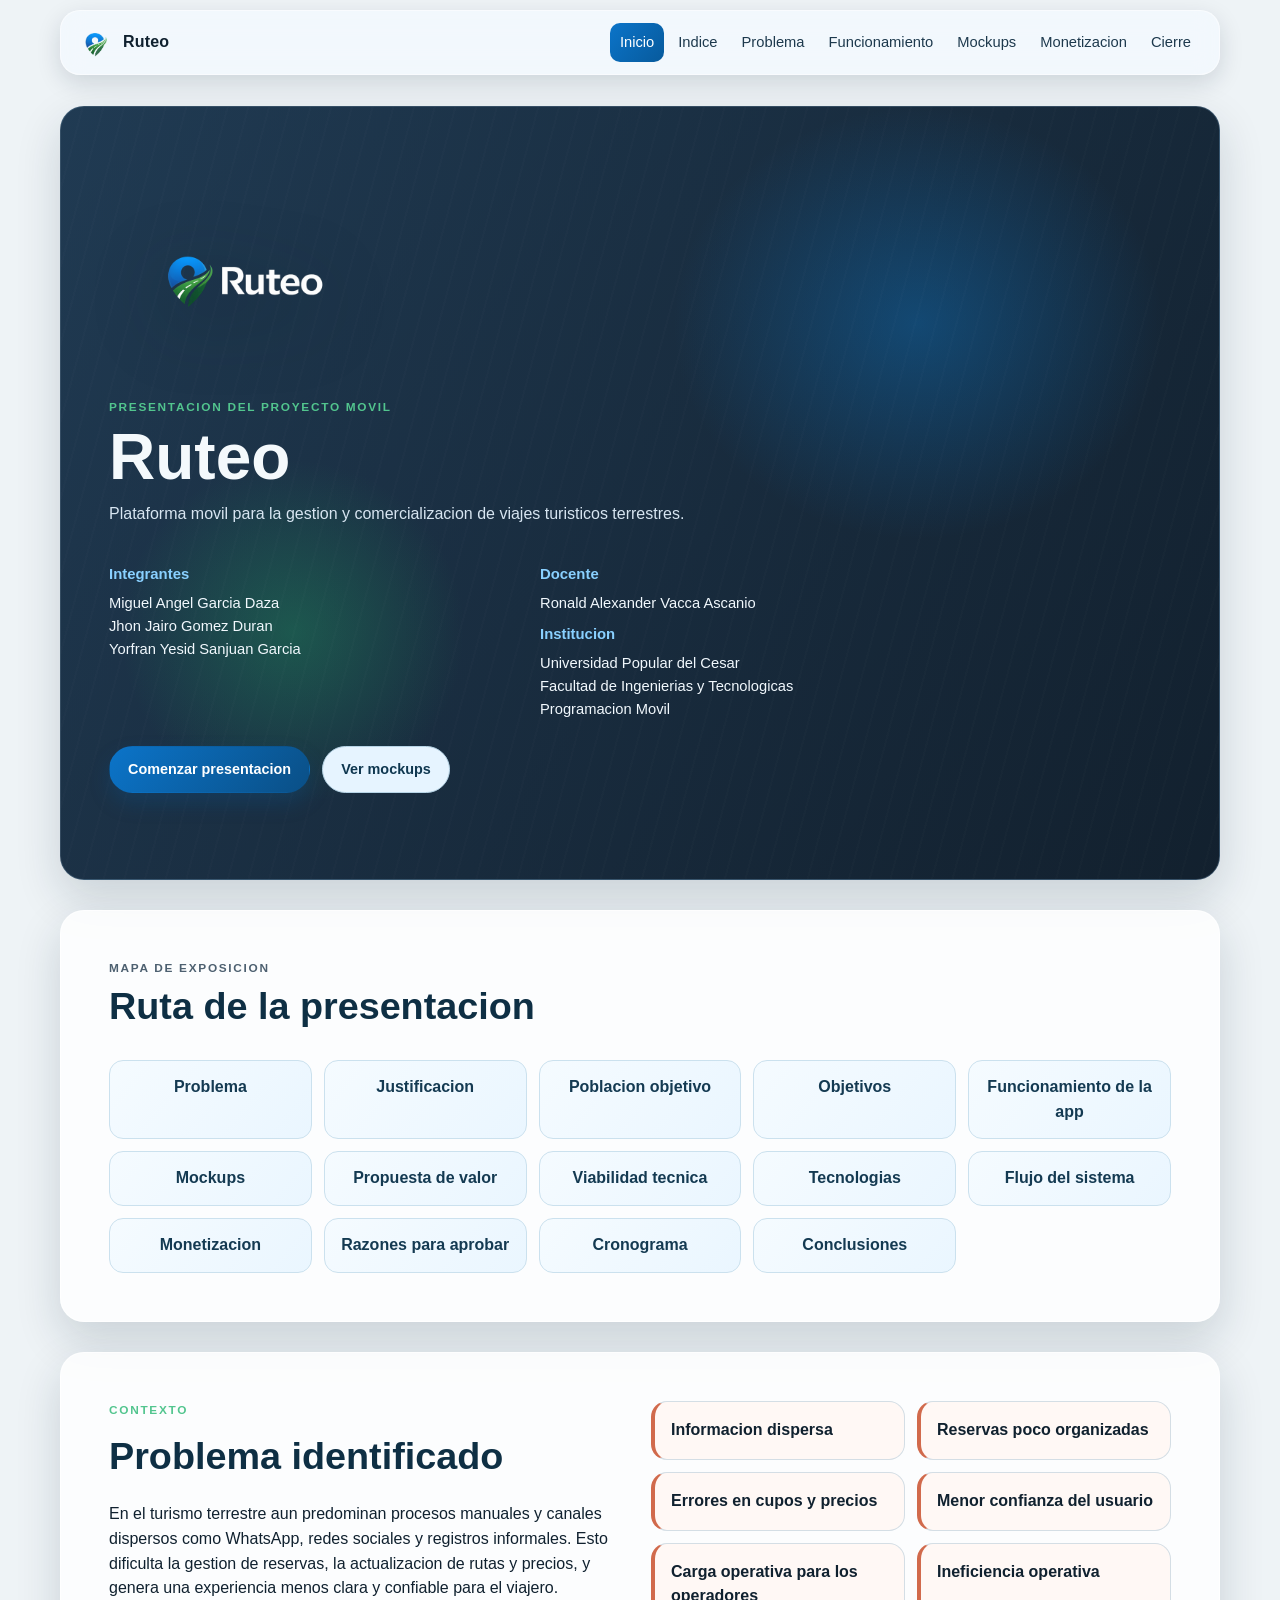
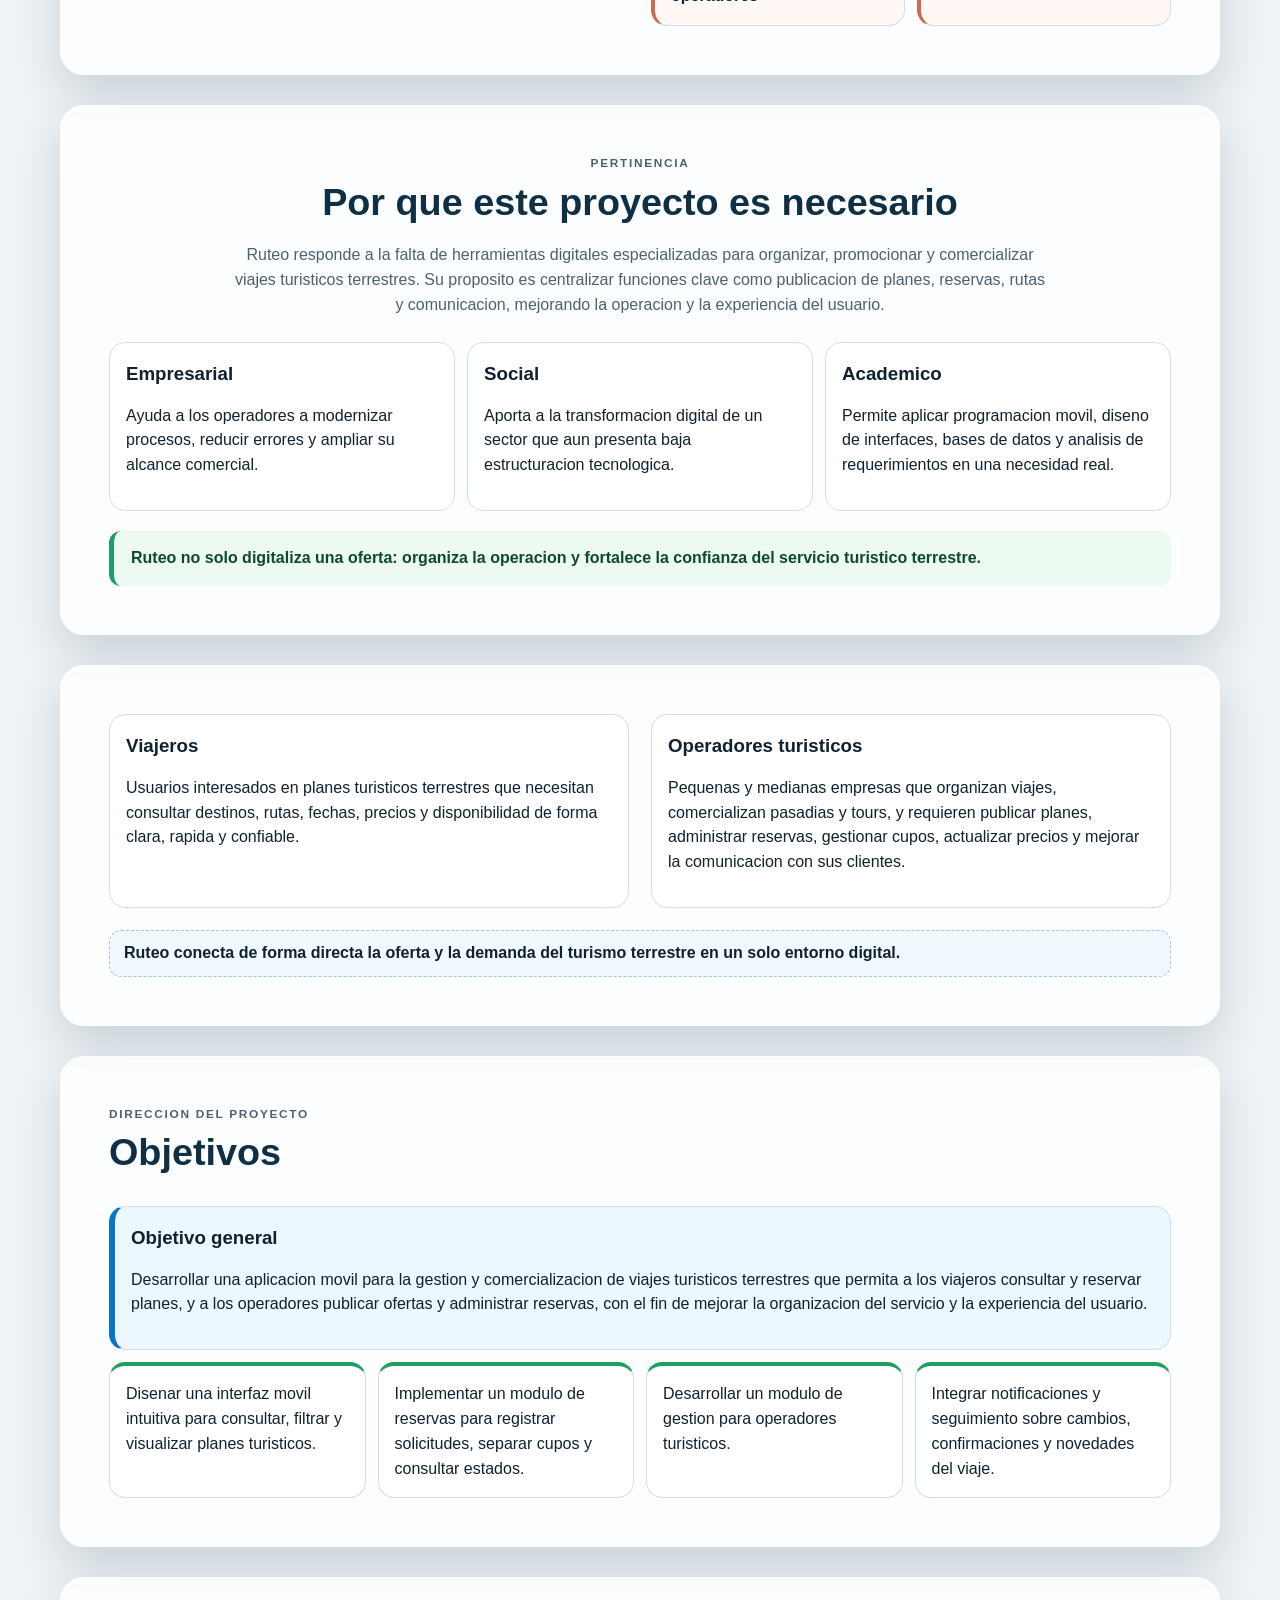
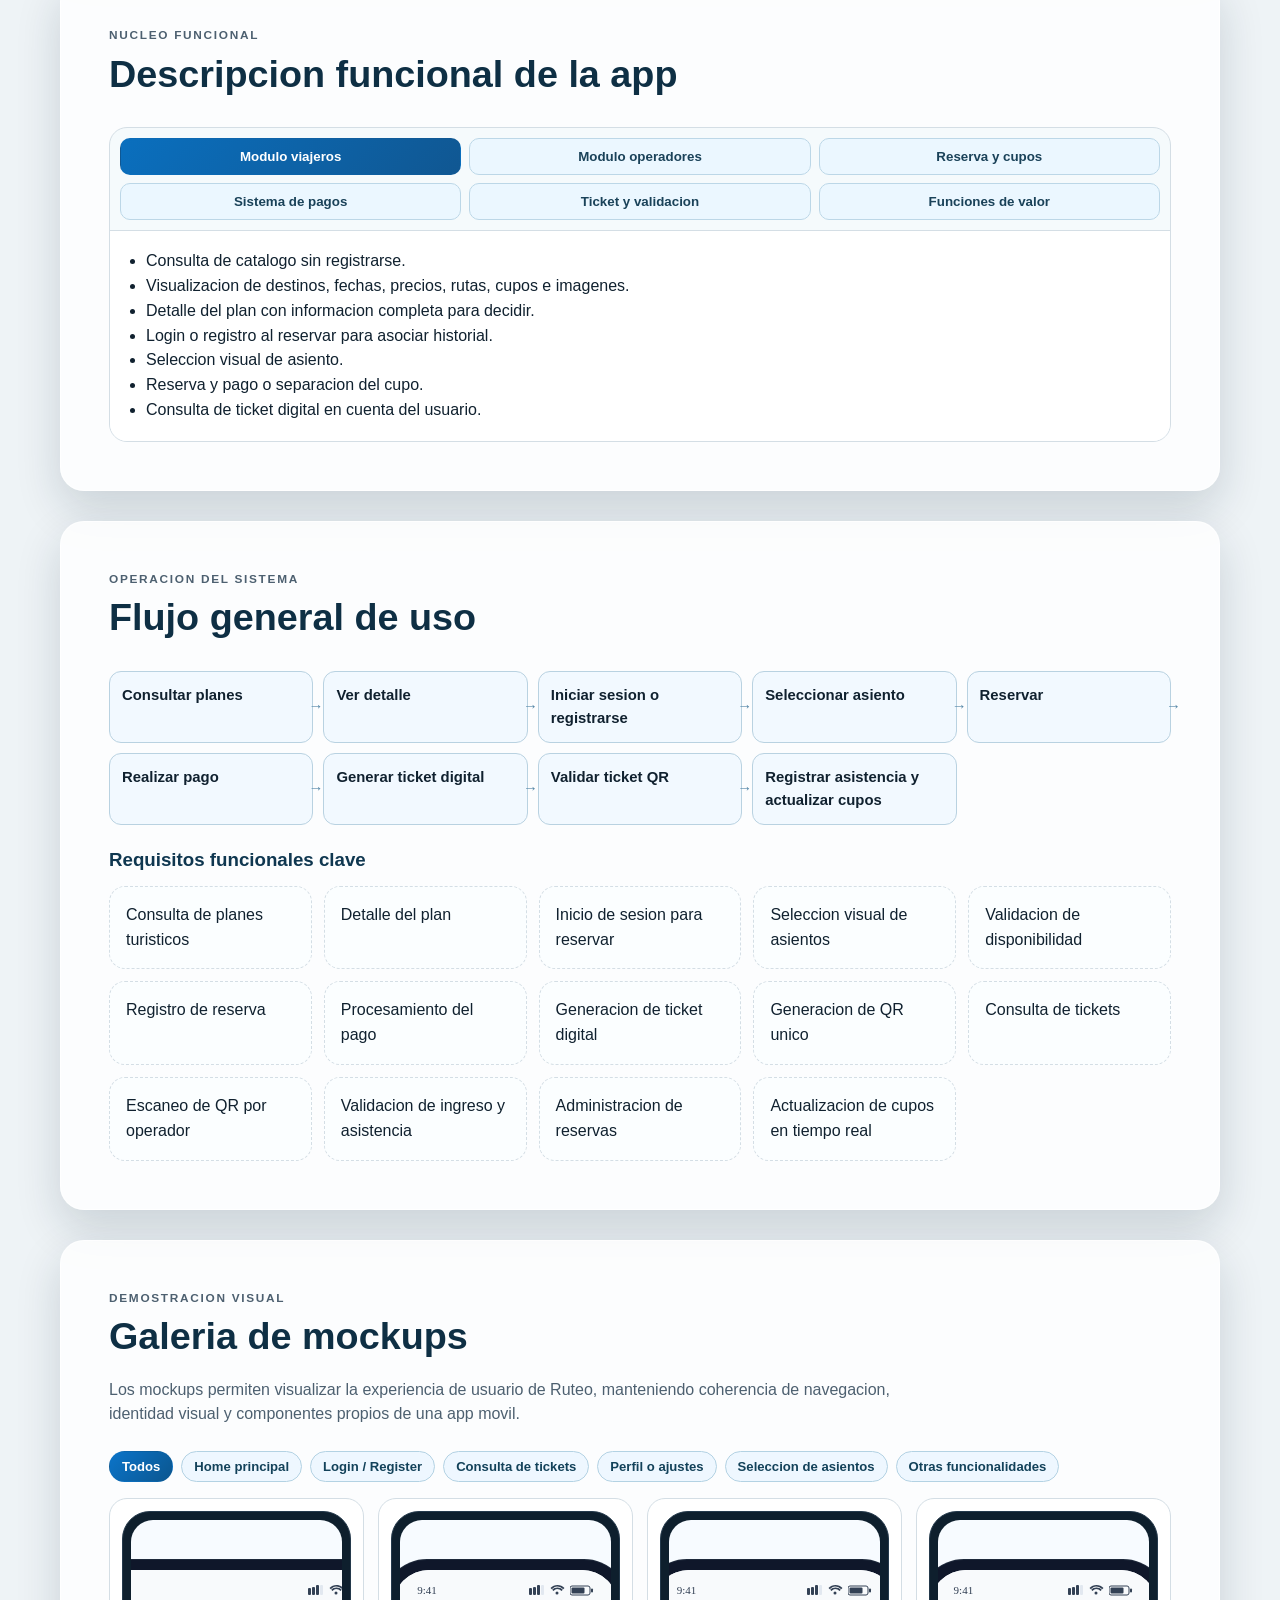
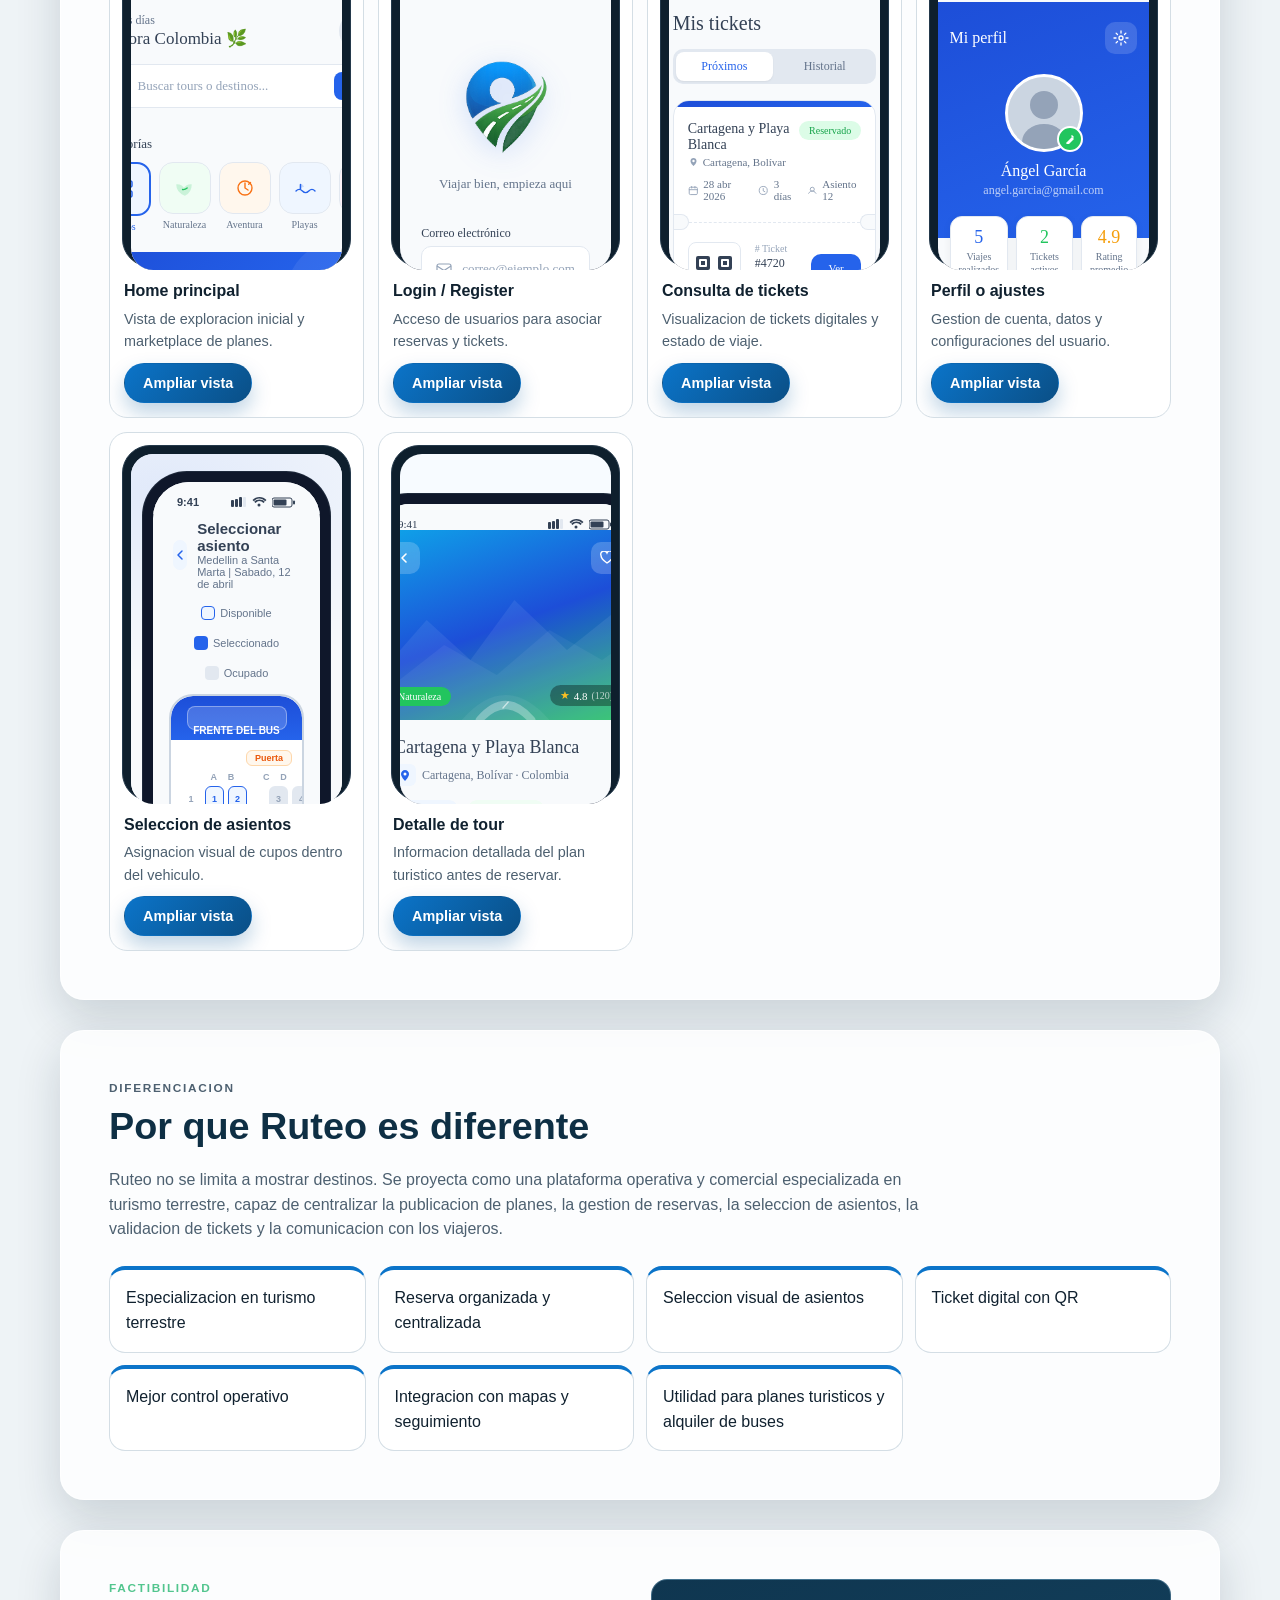
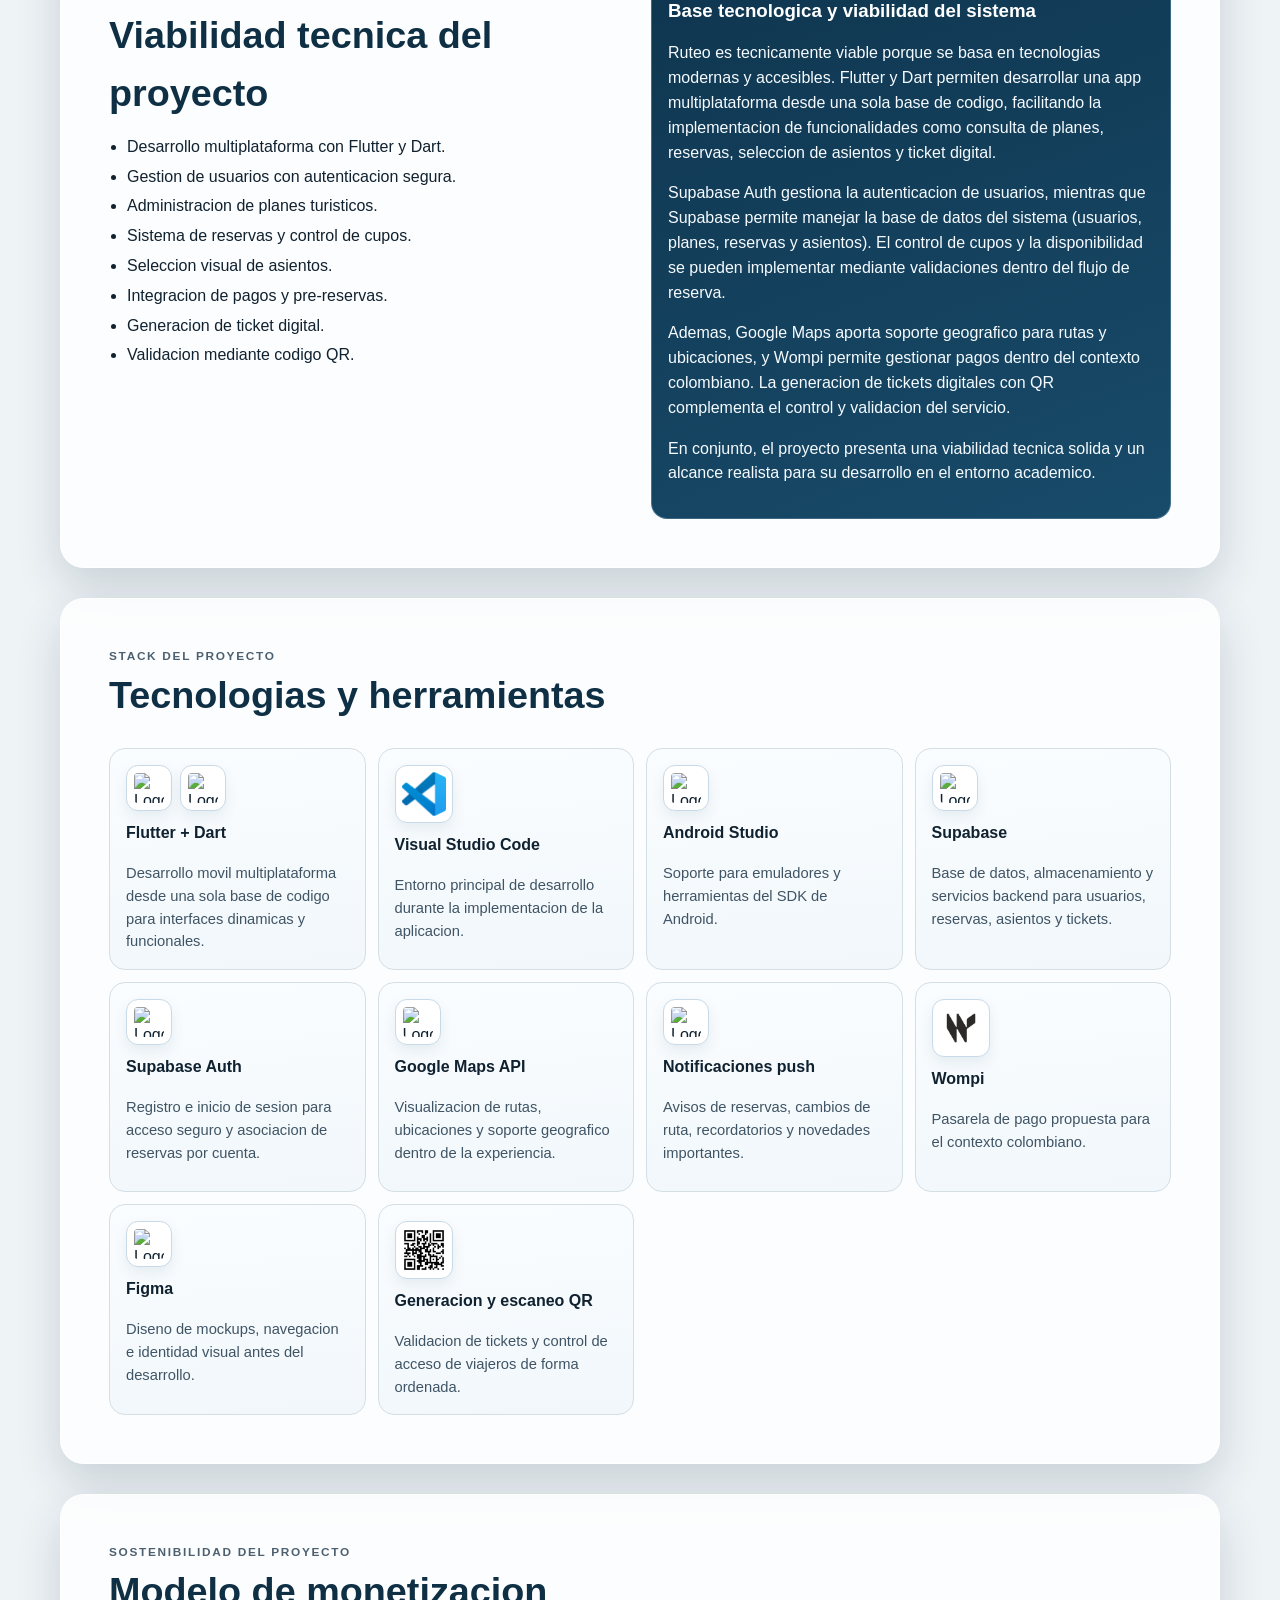
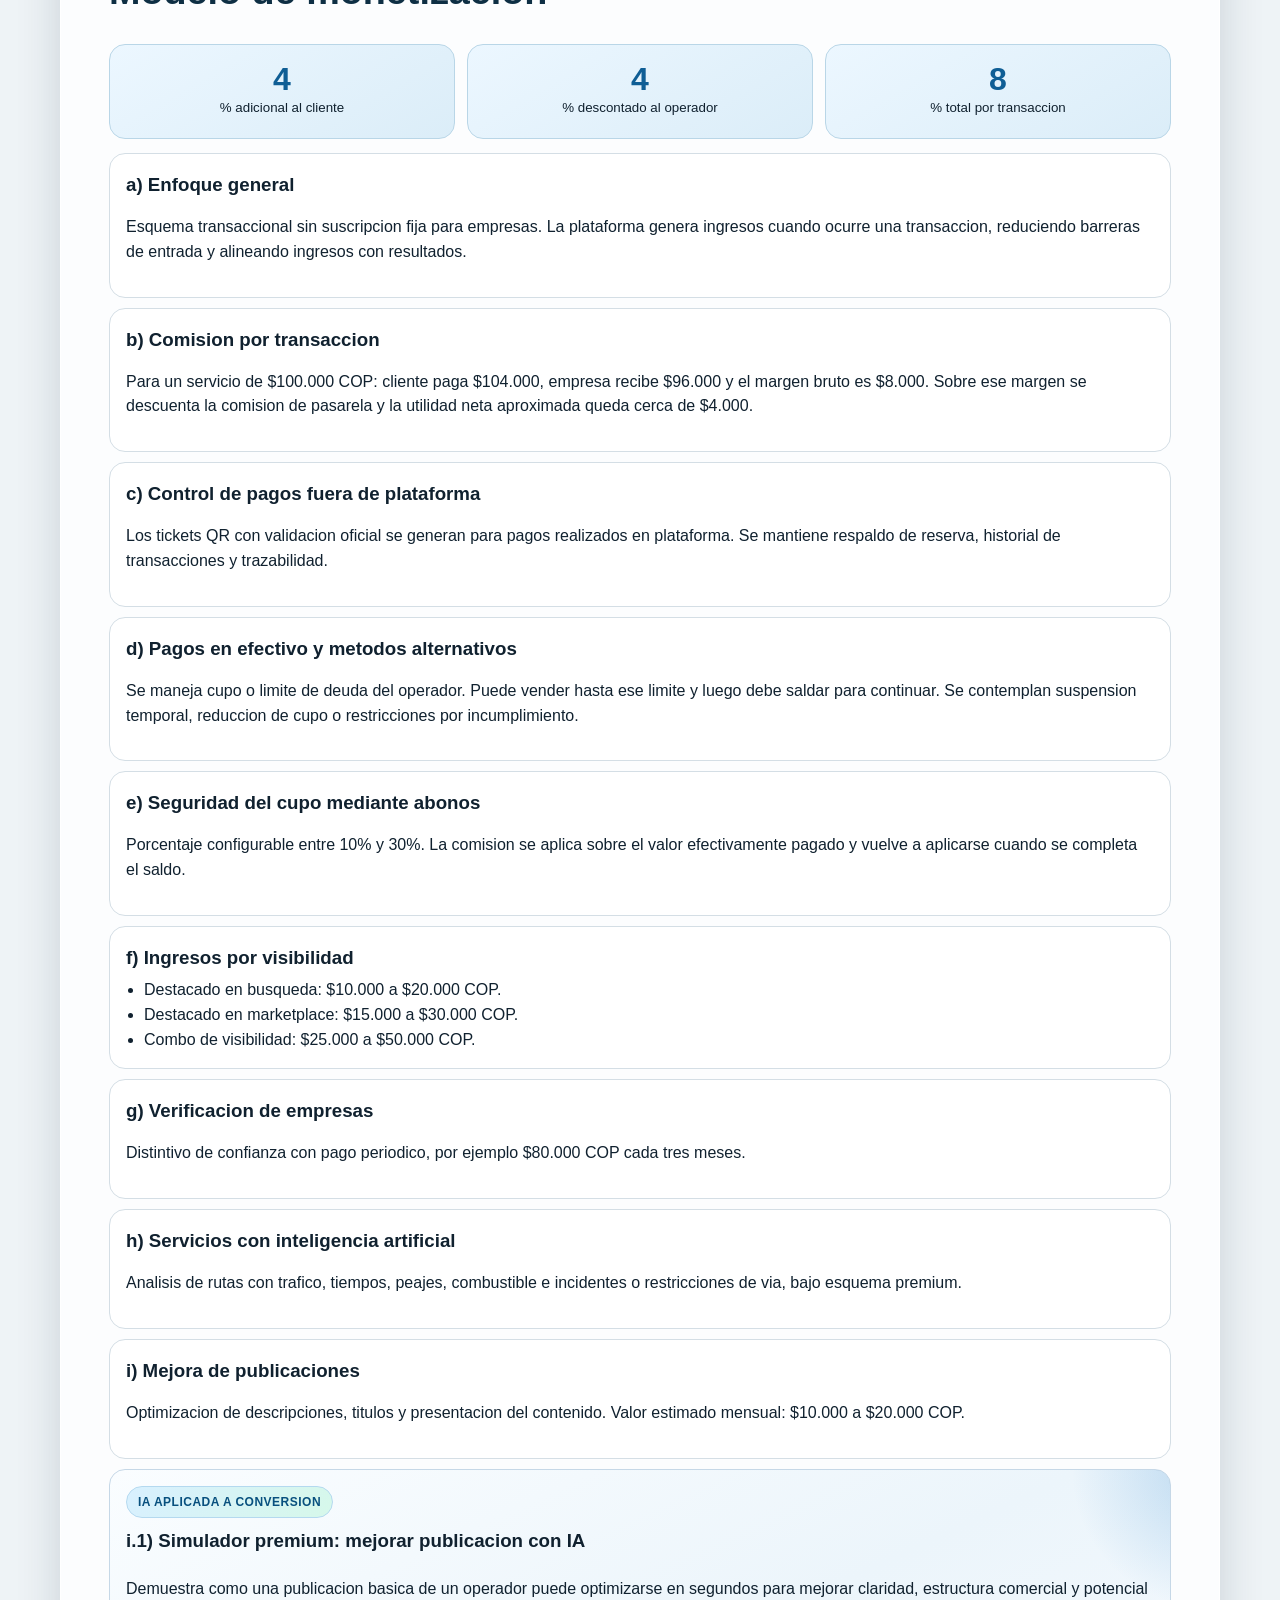
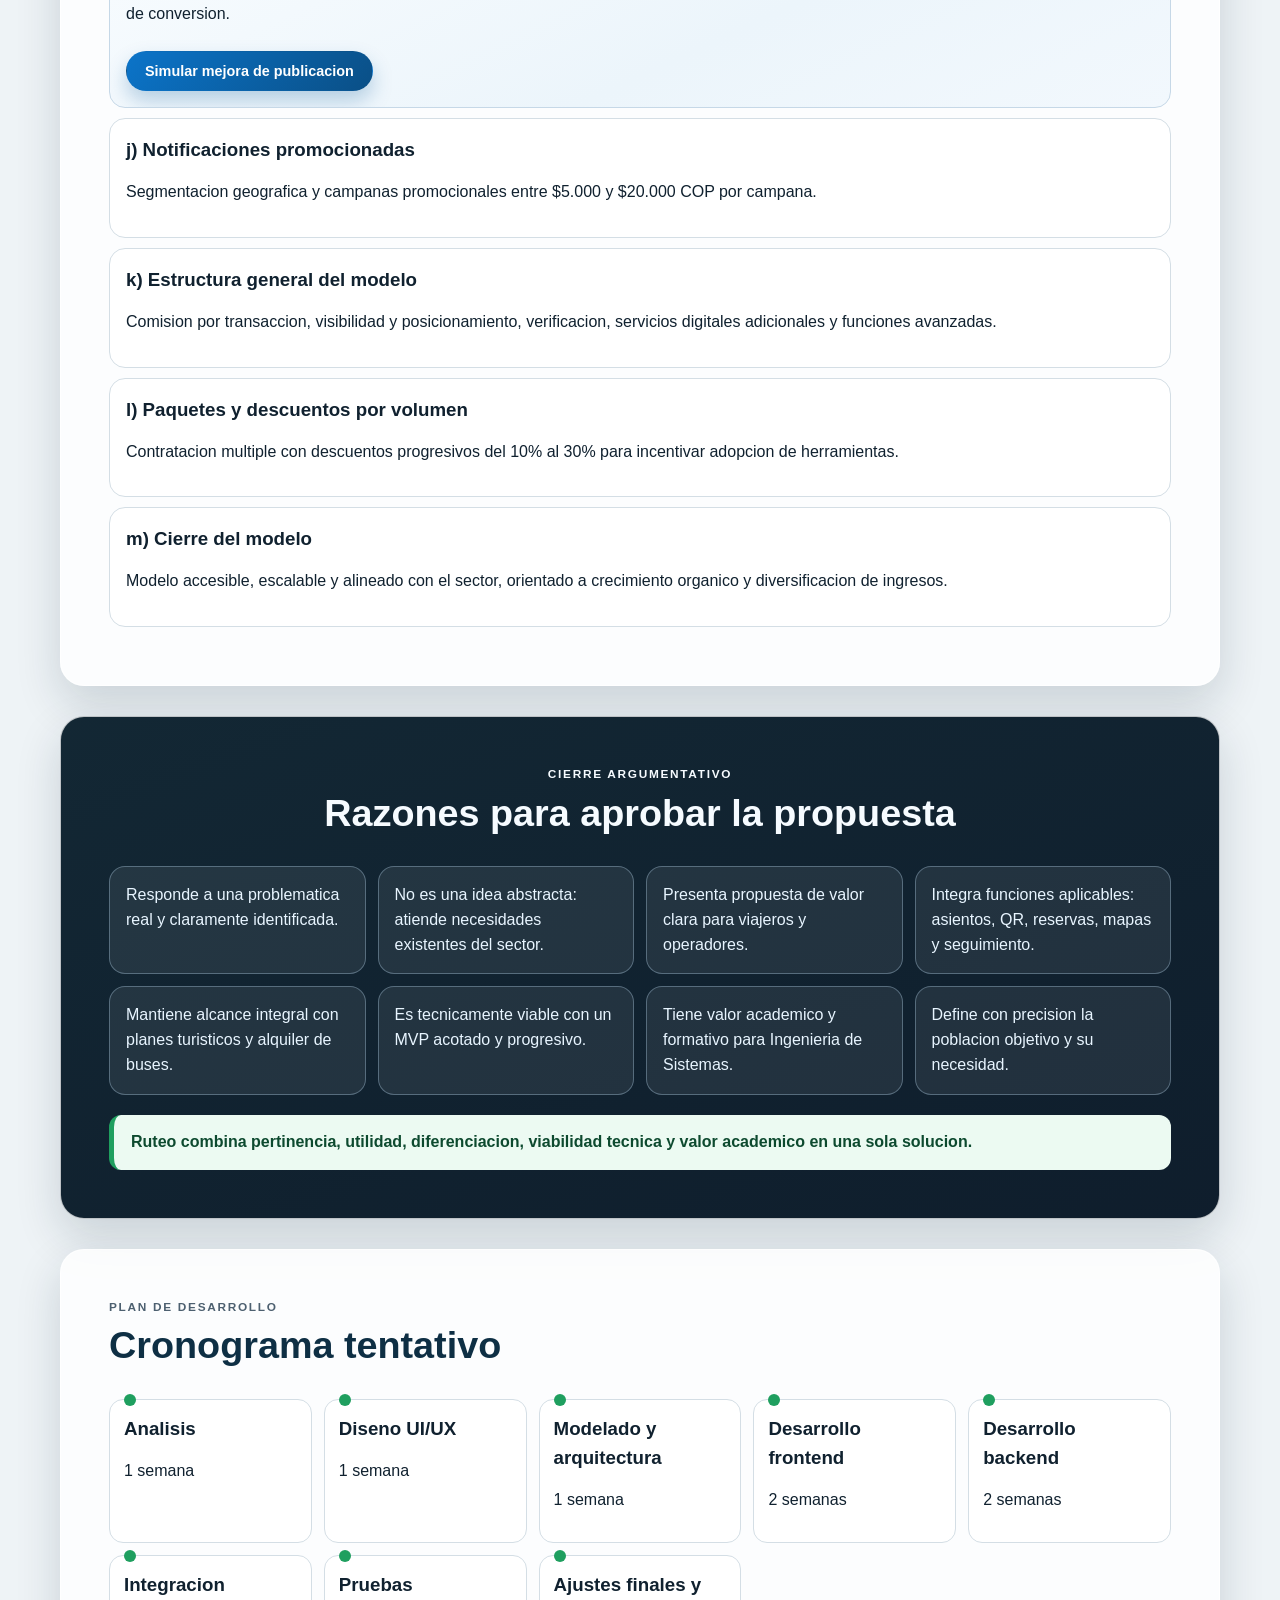
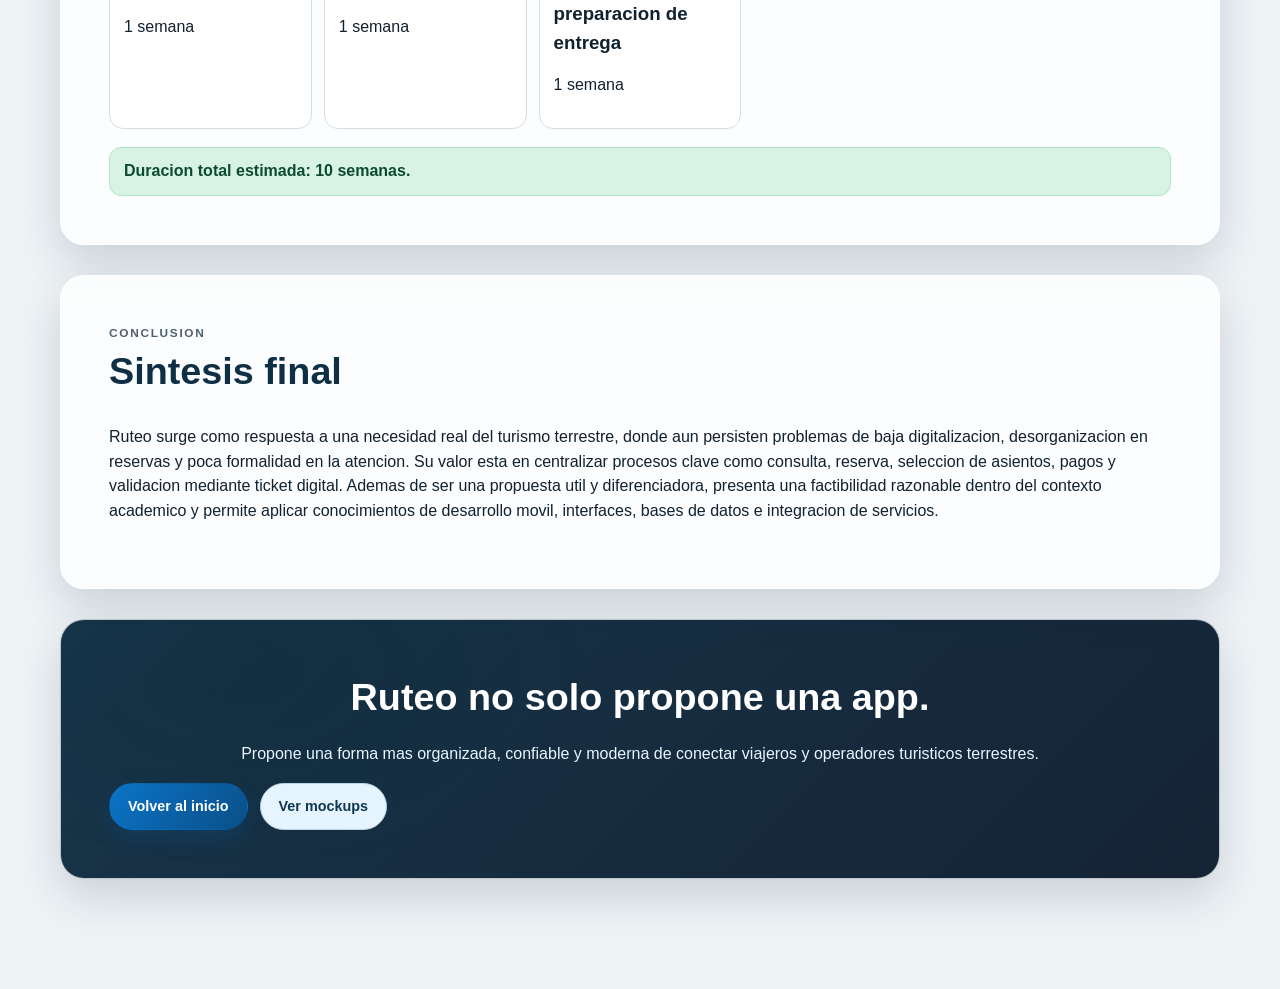
==== commit 3c5a501b: "v3" ====
--- a/index.html
+++ b/index.html
@@ -13,7 +13,7 @@
 
   <header class="topbar" id="topbar">
     <a class="brand" href="#inicio" aria-label="Ir al inicio">
-      <img src="LOGO.png" alt="Logo de Ruteo" class="brand-logo">
+      <img src="logomenu.png" alt="Logo de Ruteo" class="brand-logo">
       <span>Ruteo</span>
     </a>
     <button class="menu-toggle" id="menuToggle" aria-label="Abrir menu">
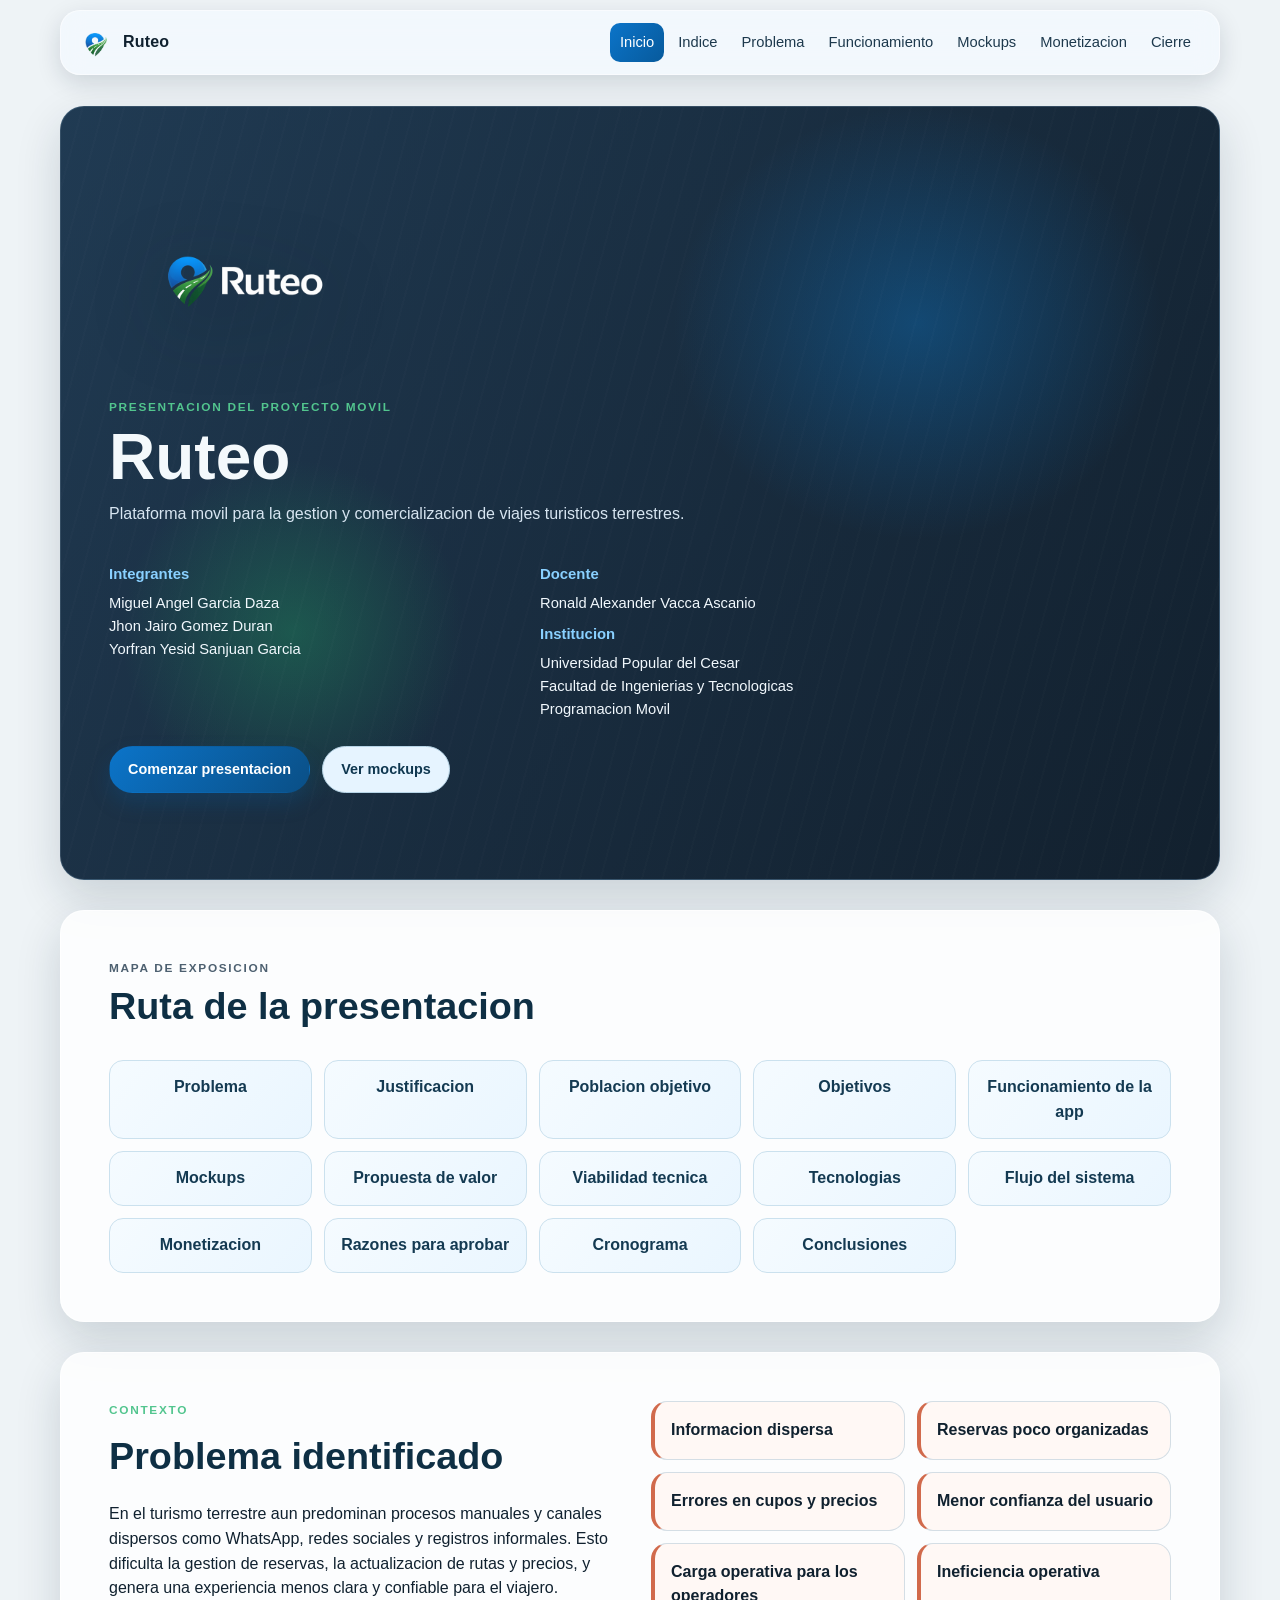
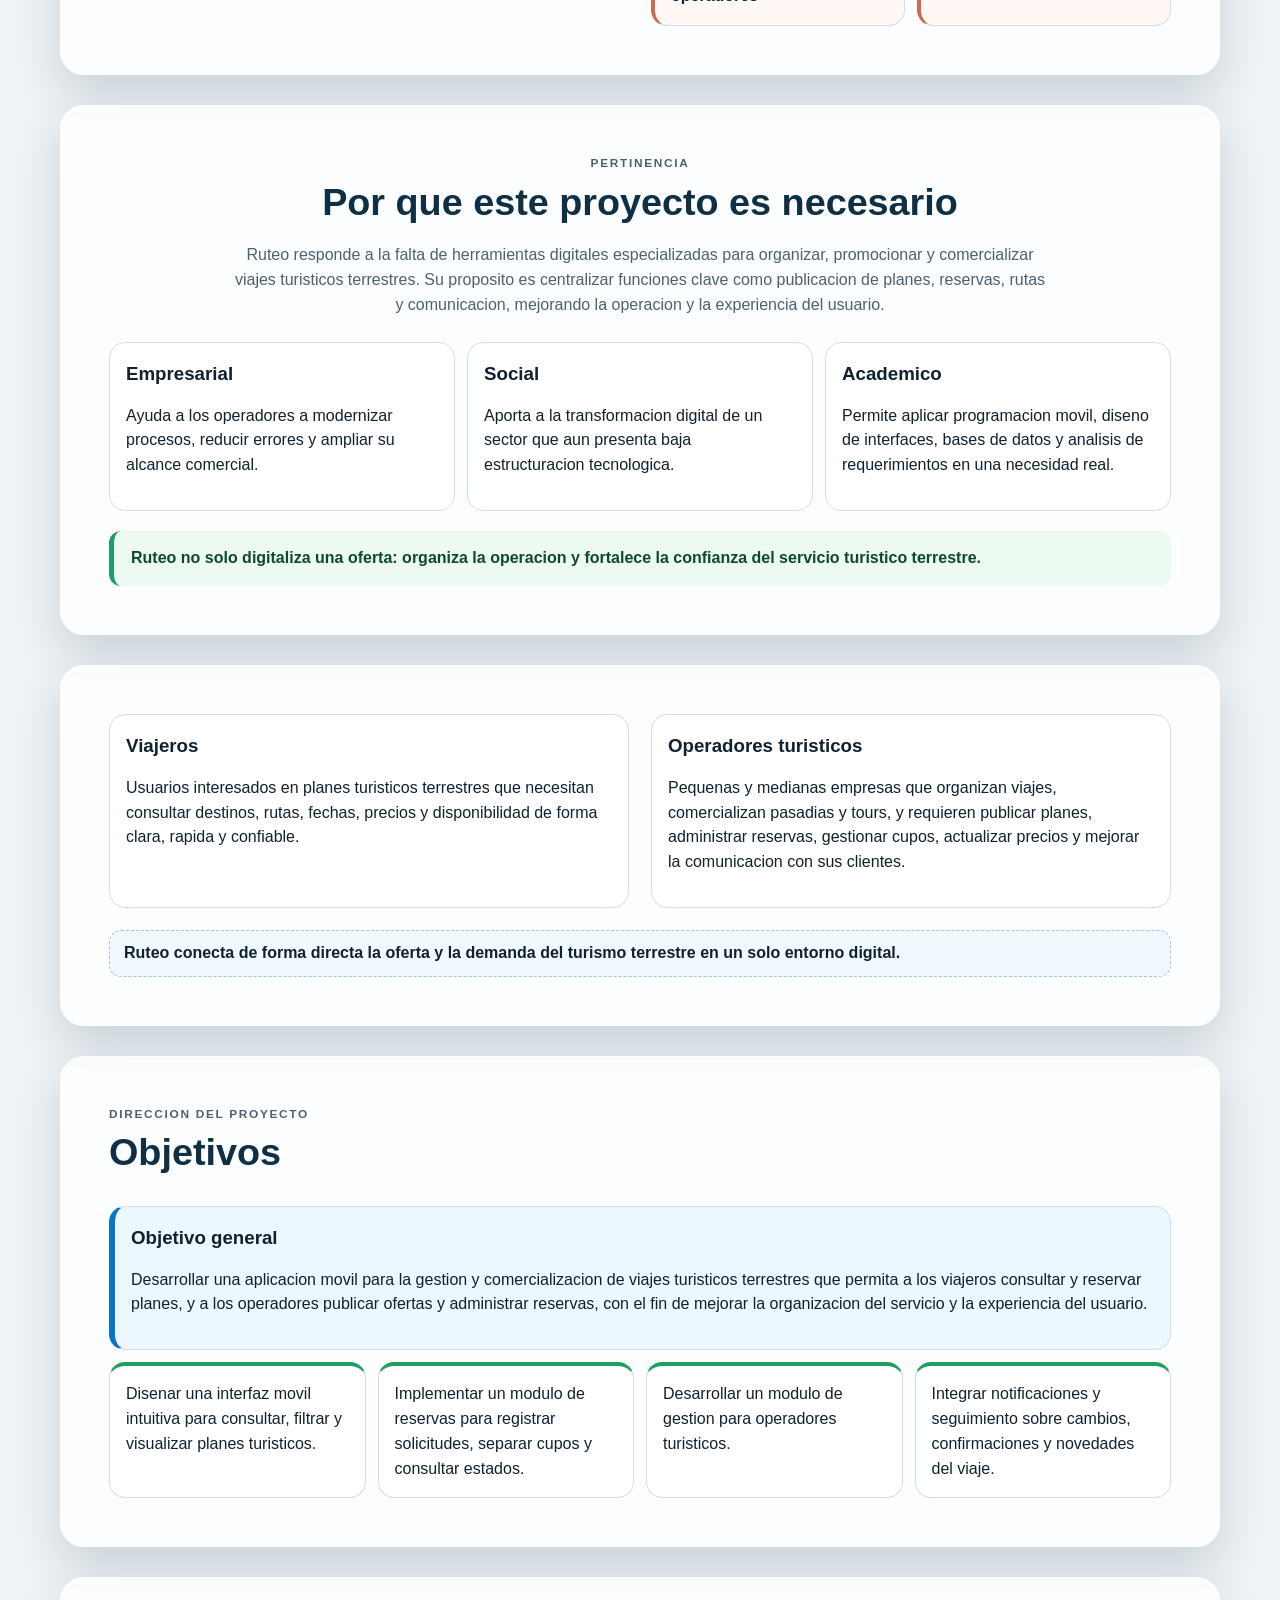
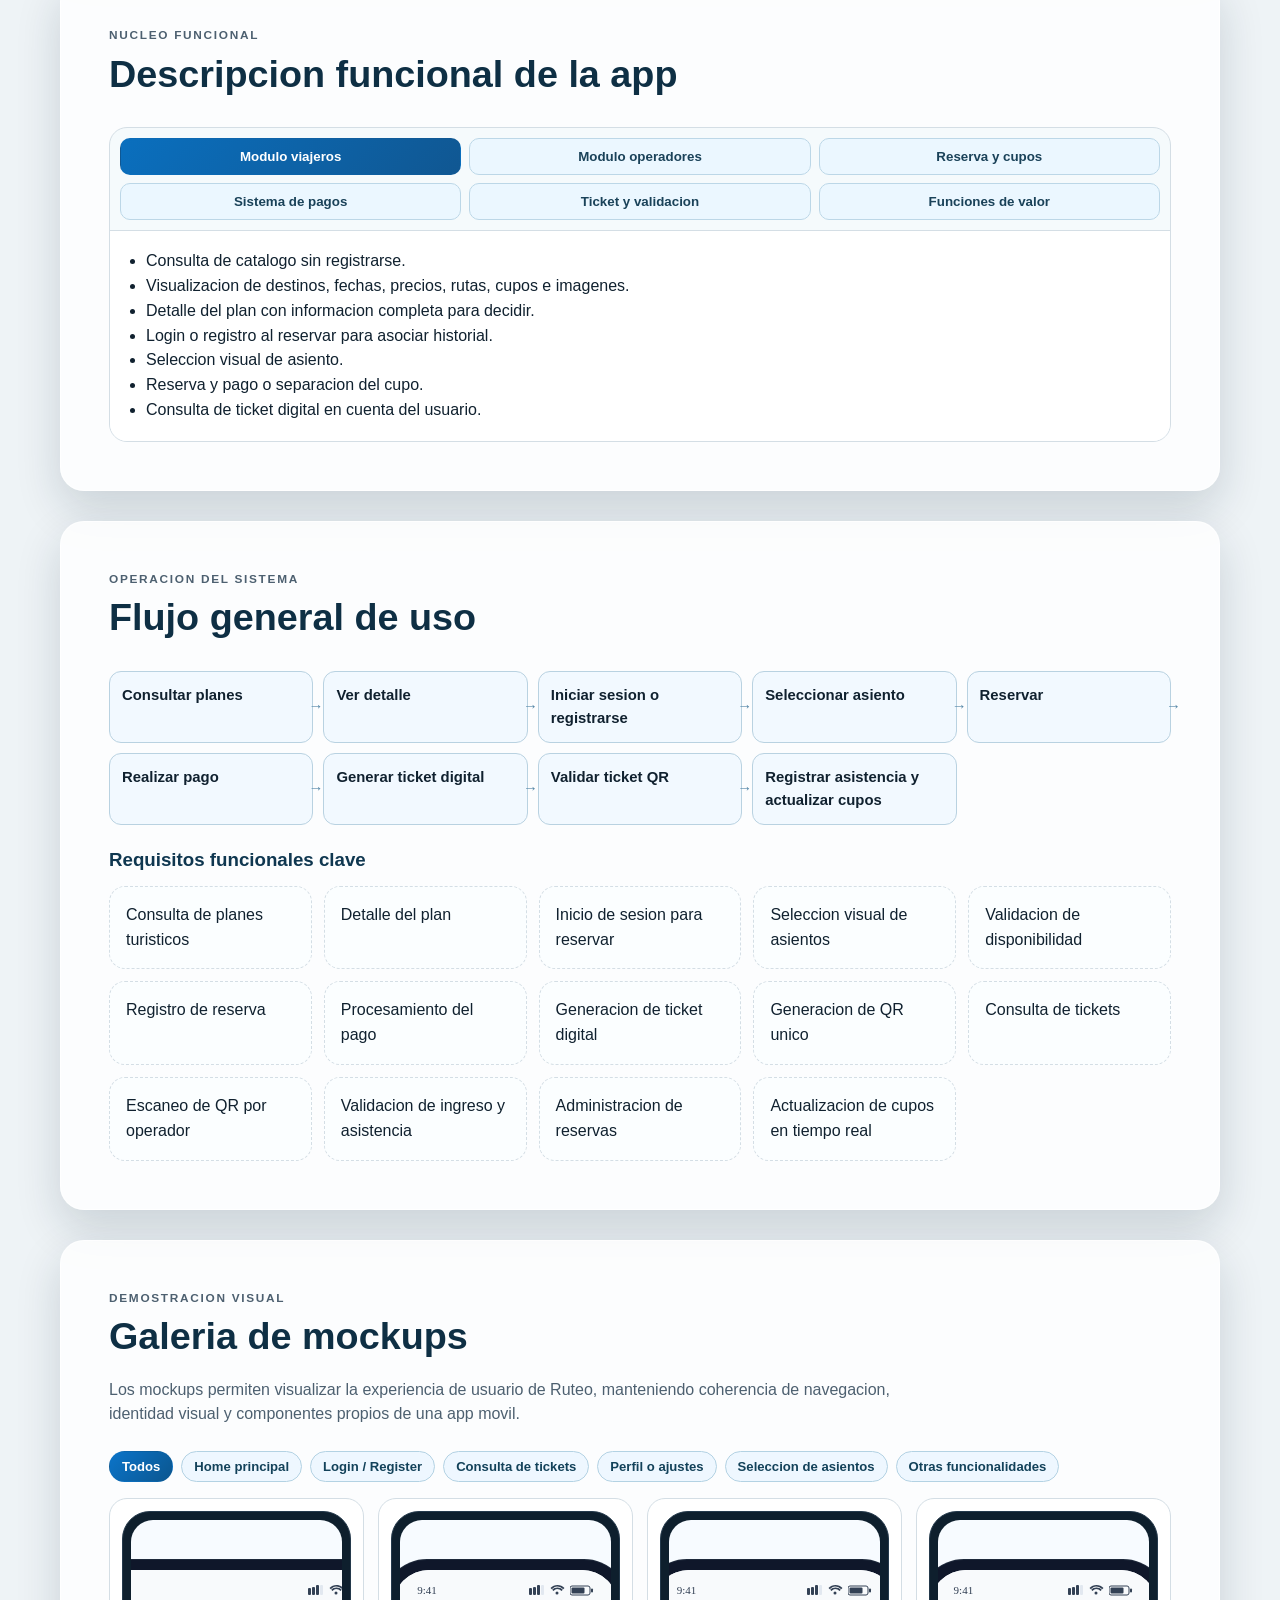
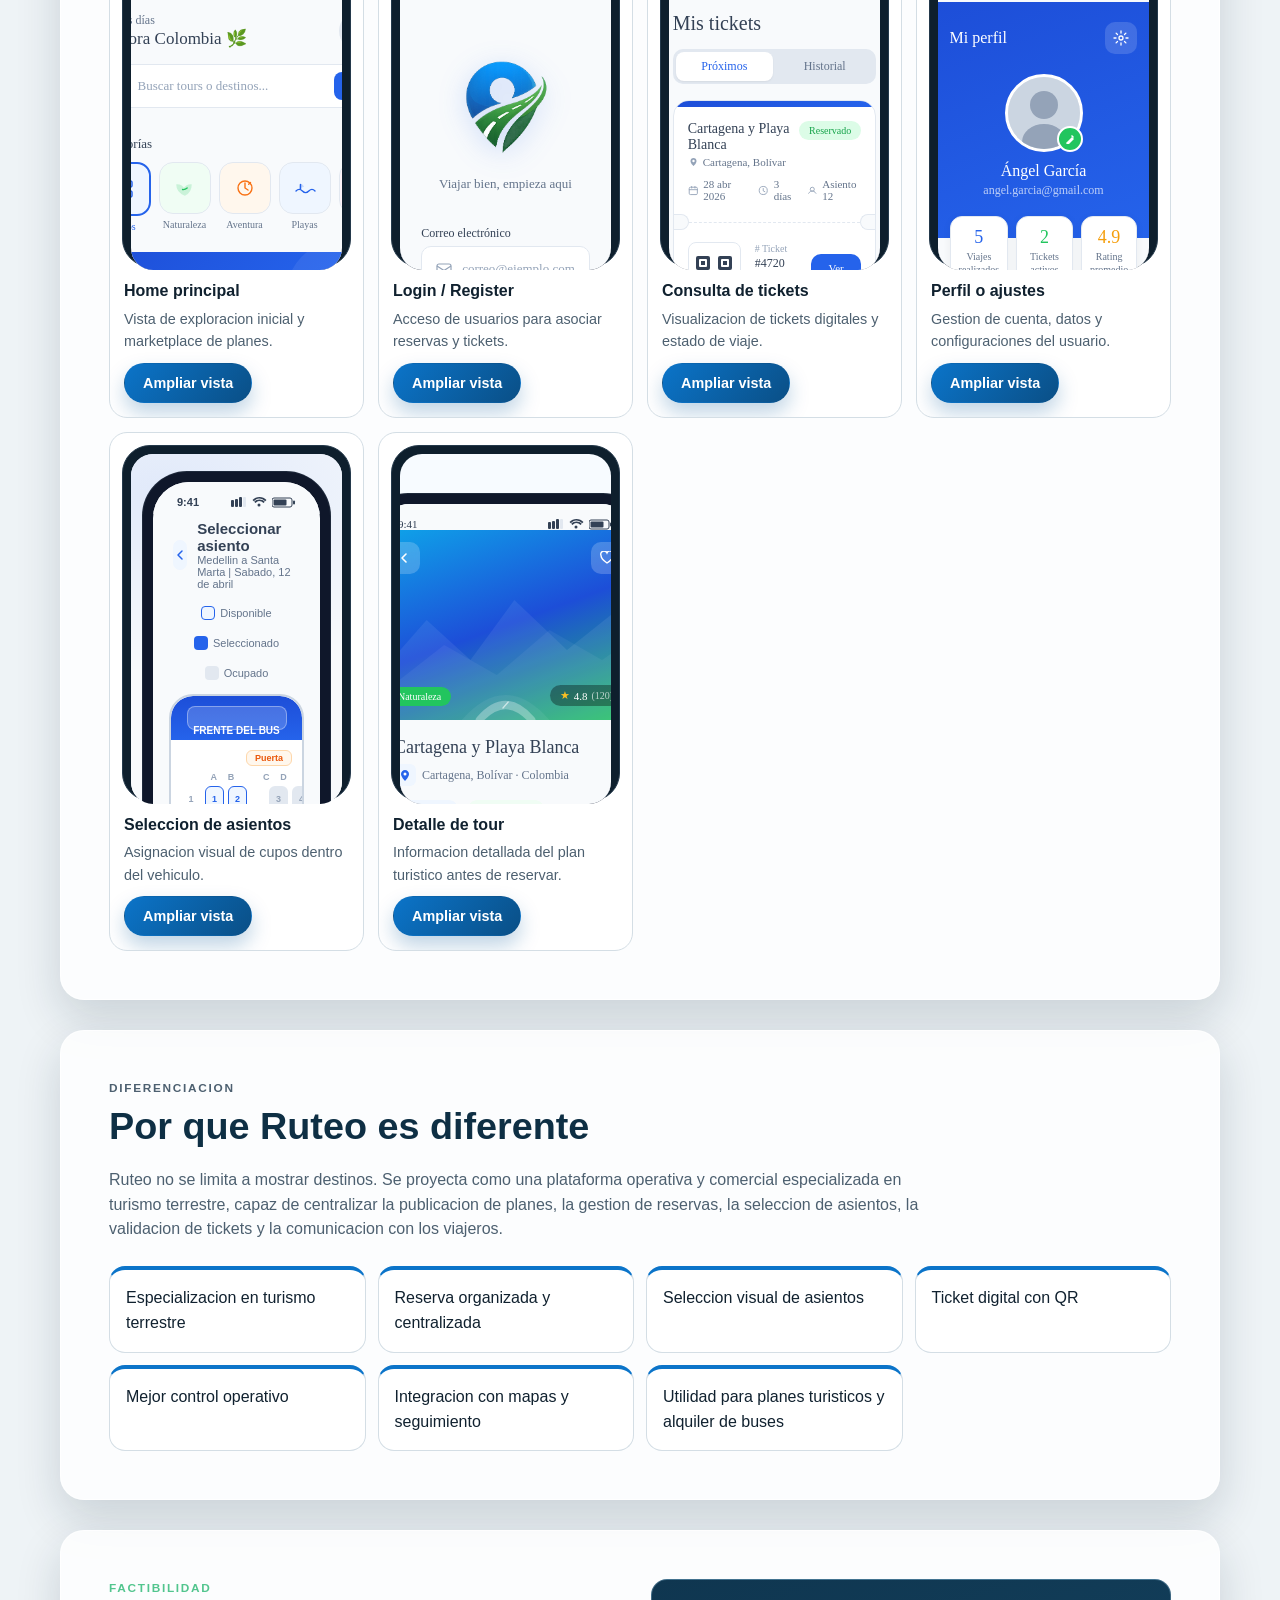
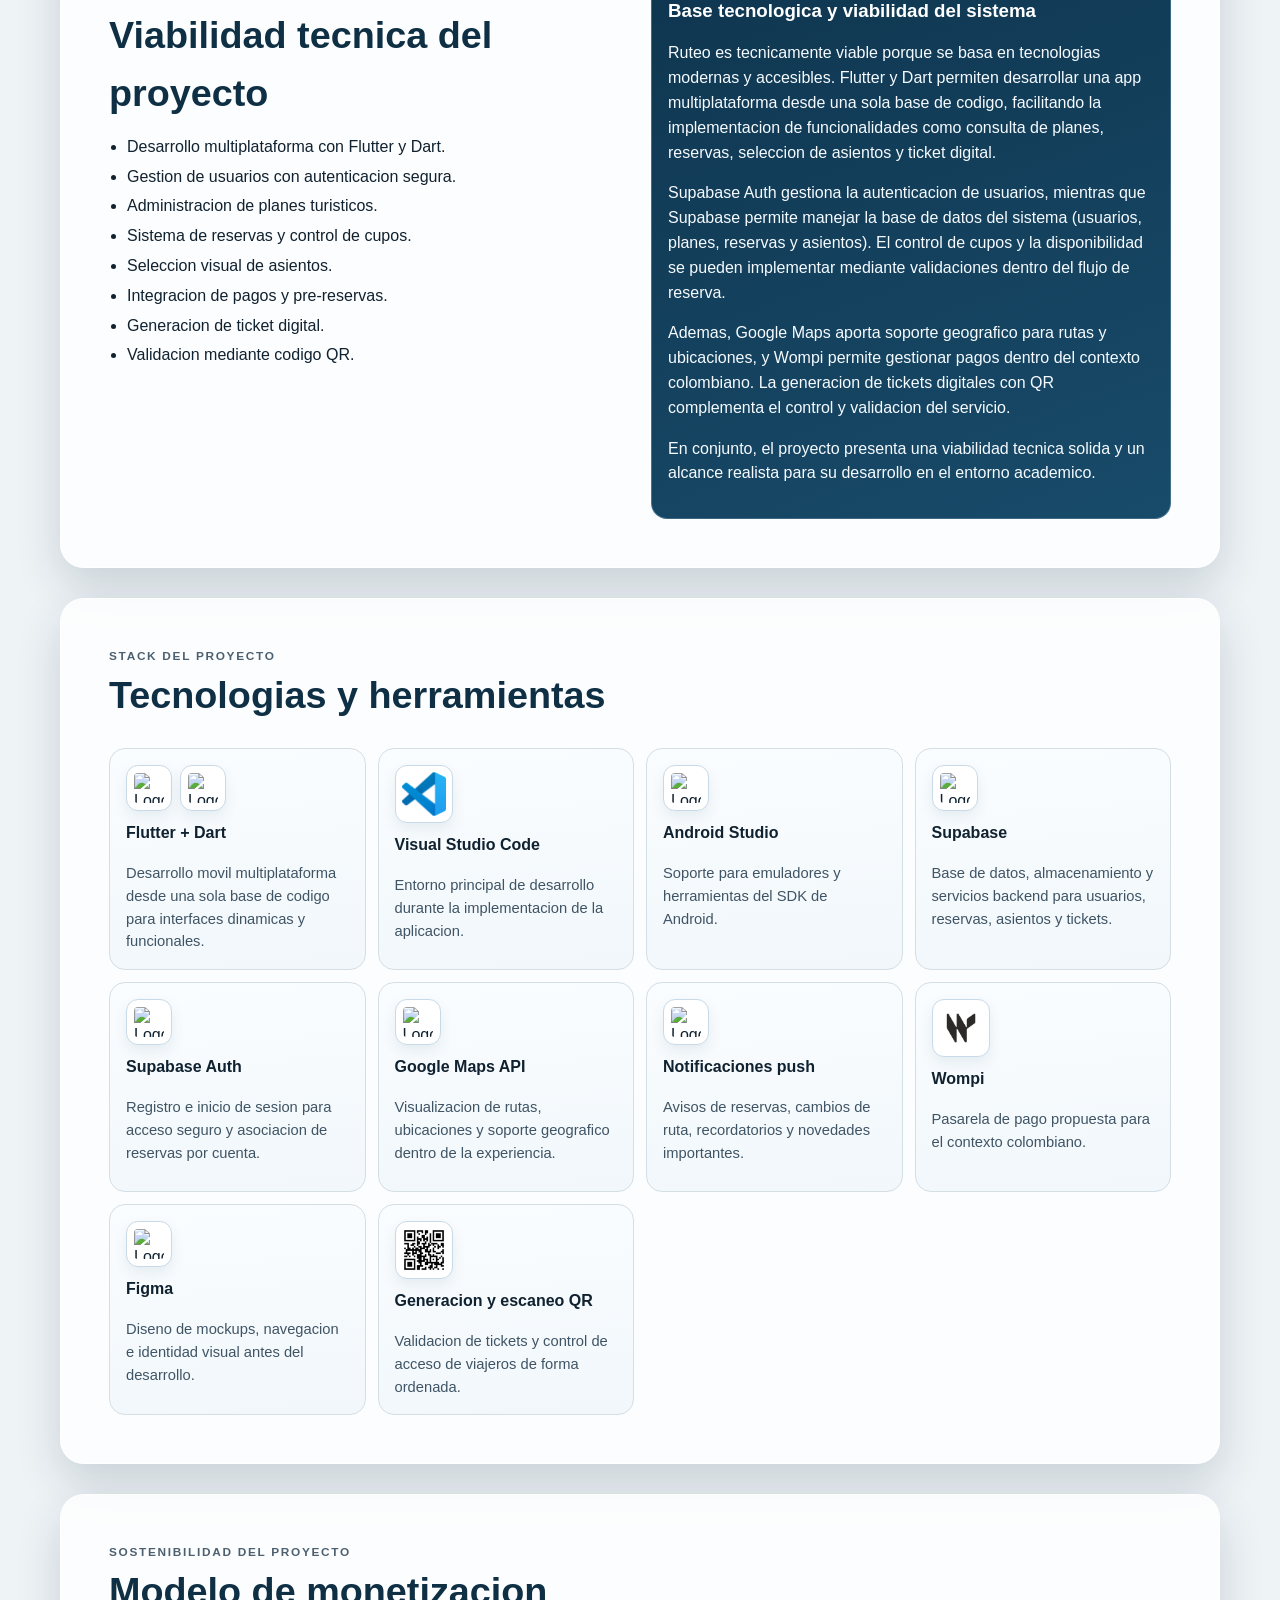
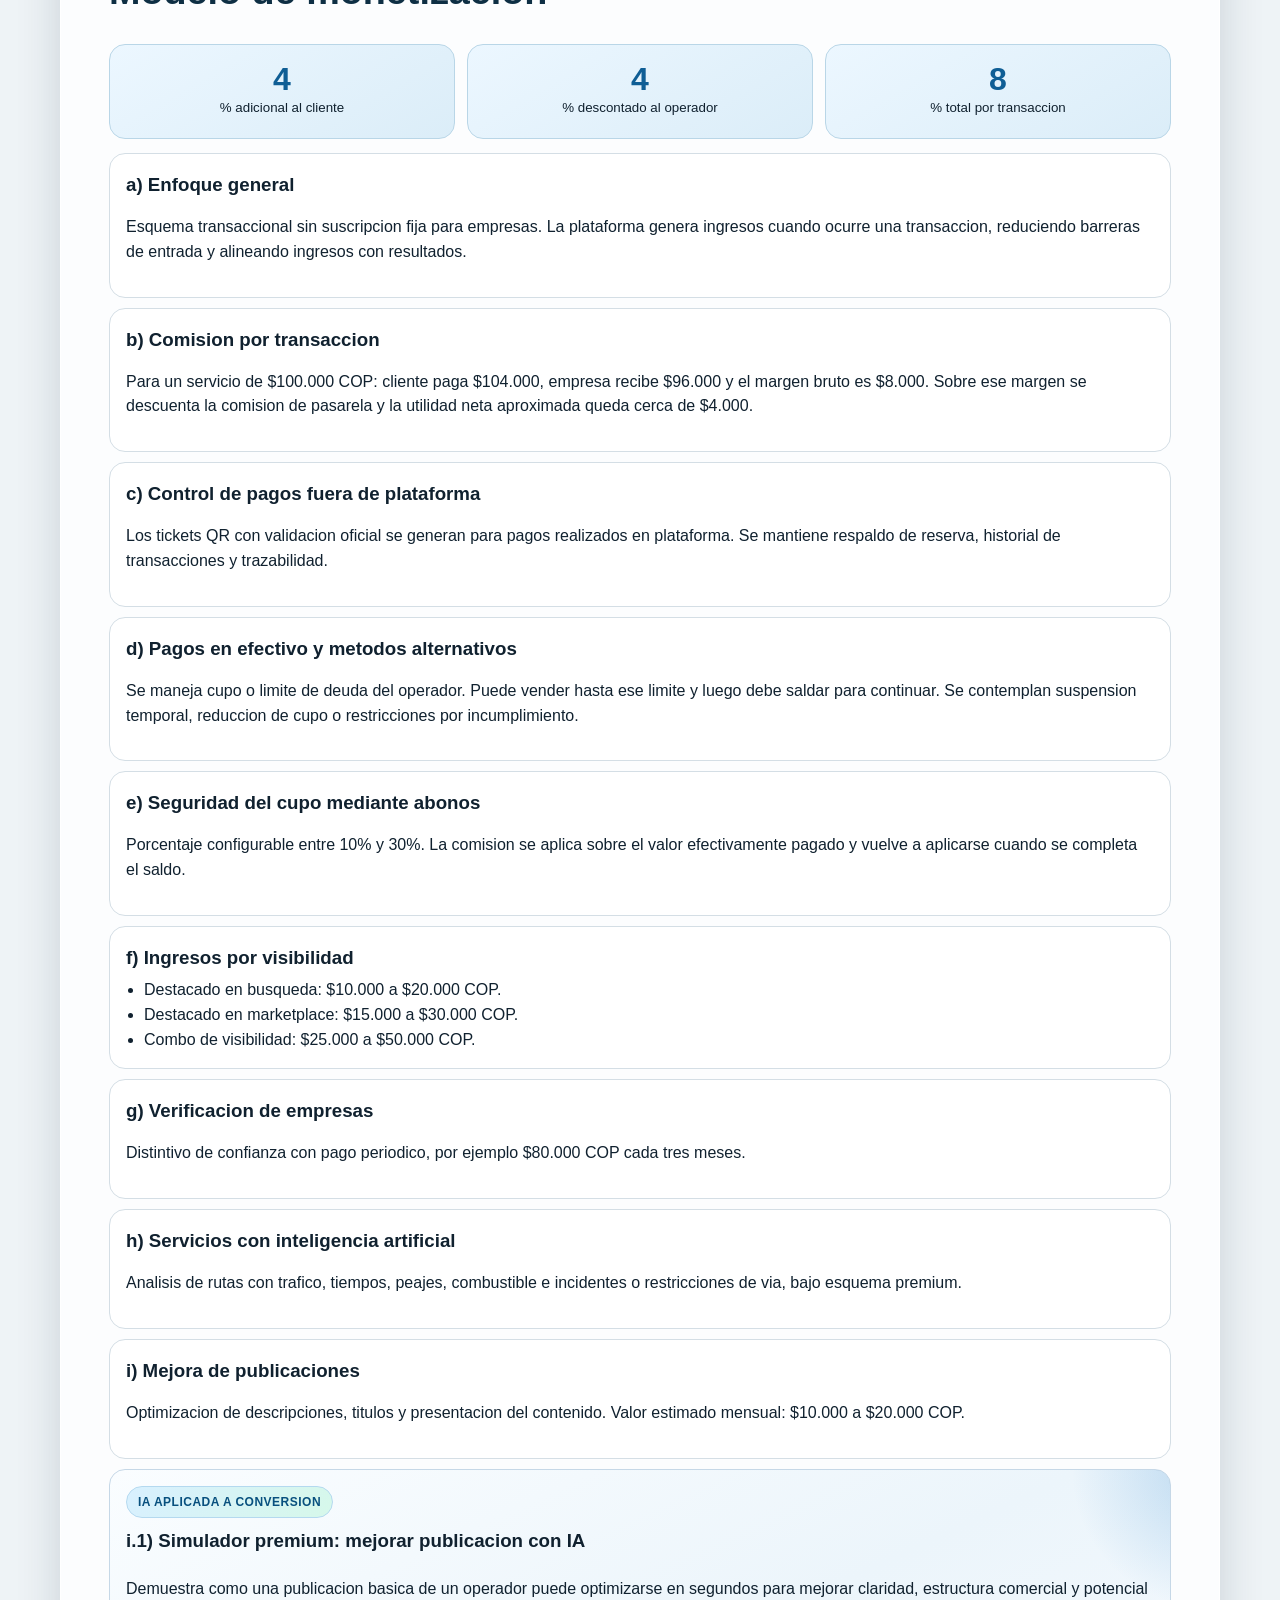
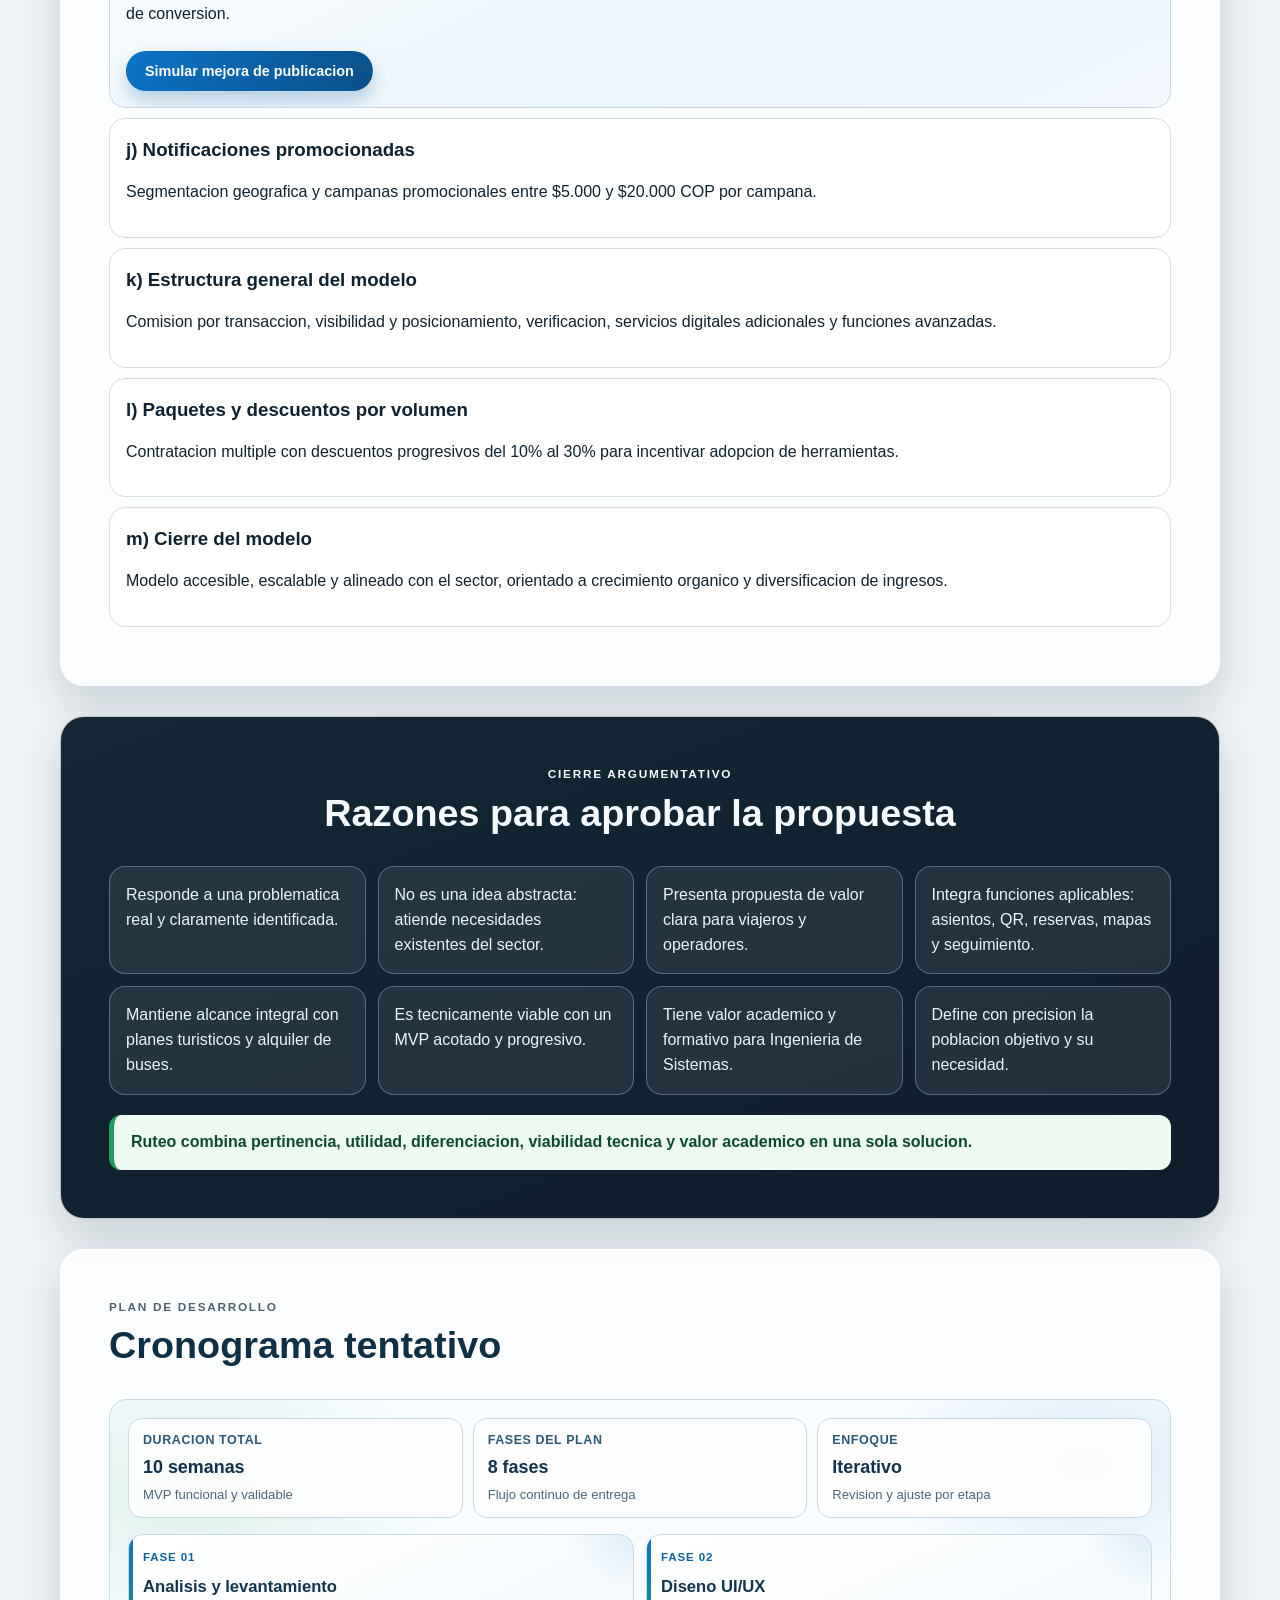
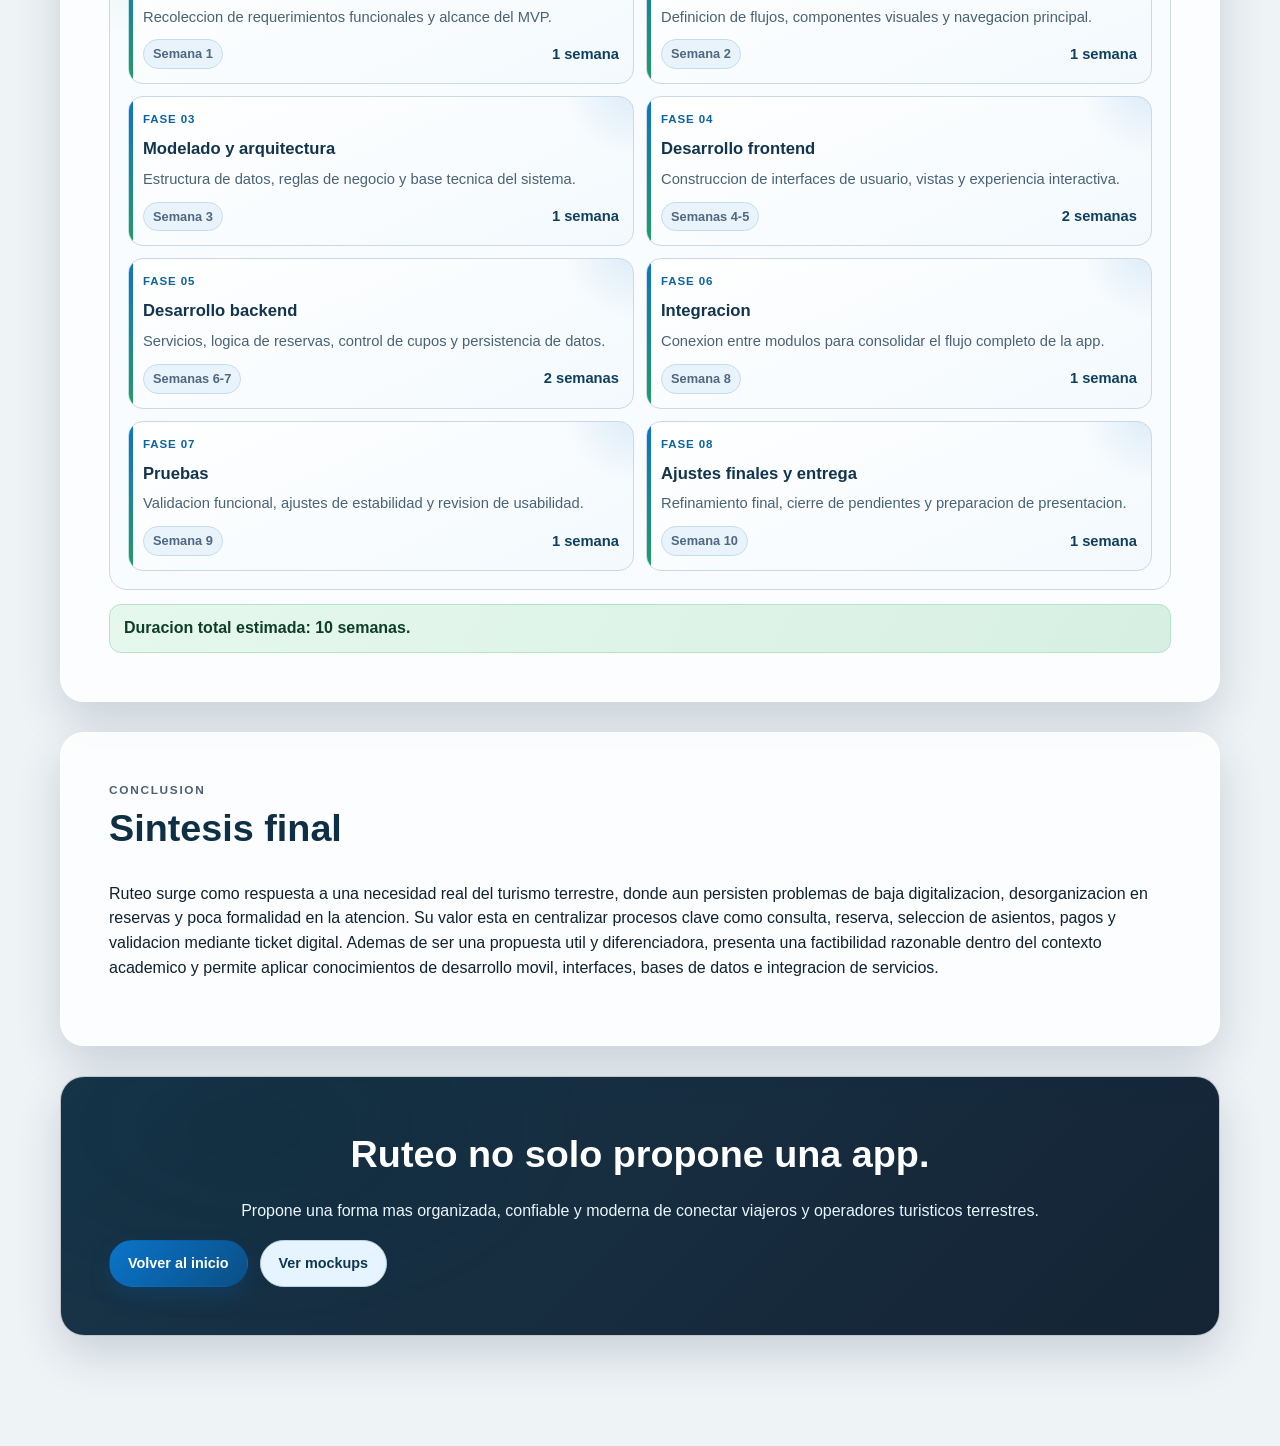
==== commit ca3f8a58: "v3" ====
--- a/index.html
+++ b/index.html
@@ -482,15 +482,75 @@
         <p class="kicker">Plan de desarrollo</p>
         <h2>Cronograma tentativo</h2>
       </div>
-      <div class="timeline">
-        <article><h3>Analisis</h3><p>1 semana</p></article>
-        <article><h3>Diseno UI/UX</h3><p>1 semana</p></article>
-        <article><h3>Modelado y arquitectura</h3><p>1 semana</p></article>
-        <article><h3>Desarrollo frontend</h3><p>2 semanas</p></article>
-        <article><h3>Desarrollo backend</h3><p>2 semanas</p></article>
-        <article><h3>Integracion</h3><p>1 semana</p></article>
-        <article><h3>Pruebas</h3><p>1 semana</p></article>
-        <article><h3>Ajustes finales y preparacion de entrega</h3><p>1 semana</p></article>
+      <div class="roadmap-shell">
+        <div class="roadmap-summary" aria-label="Resumen del plan">
+          <article>
+            <p>Duracion total</p>
+            <strong>10 semanas</strong>
+            <small>MVP funcional y validable</small>
+          </article>
+          <article>
+            <p>Fases del plan</p>
+            <strong>8 fases</strong>
+            <small>Flujo continuo de entrega</small>
+          </article>
+          <article>
+            <p>Enfoque</p>
+            <strong>Iterativo</strong>
+            <small>Revision y ajuste por etapa</small>
+          </article>
+        </div>
+
+        <div class="timeline" aria-label="Fases del cronograma">
+          <article class="timeline-step">
+            <p class="step-badge">Fase 01</p>
+            <h3>Analisis y levantamiento</h3>
+            <p class="step-copy">Recoleccion de requerimientos funcionales y alcance del MVP.</p>
+            <div class="step-meta"><span>Semana 1</span><strong>1 semana</strong></div>
+          </article>
+          <article class="timeline-step">
+            <p class="step-badge">Fase 02</p>
+            <h3>Diseno UI/UX</h3>
+            <p class="step-copy">Definicion de flujos, componentes visuales y navegacion principal.</p>
+            <div class="step-meta"><span>Semana 2</span><strong>1 semana</strong></div>
+          </article>
+          <article class="timeline-step">
+            <p class="step-badge">Fase 03</p>
+            <h3>Modelado y arquitectura</h3>
+            <p class="step-copy">Estructura de datos, reglas de negocio y base tecnica del sistema.</p>
+            <div class="step-meta"><span>Semana 3</span><strong>1 semana</strong></div>
+          </article>
+          <article class="timeline-step">
+            <p class="step-badge">Fase 04</p>
+            <h3>Desarrollo frontend</h3>
+            <p class="step-copy">Construccion de interfaces de usuario, vistas y experiencia interactiva.</p>
+            <div class="step-meta"><span>Semanas 4-5</span><strong>2 semanas</strong></div>
+          </article>
+          <article class="timeline-step">
+            <p class="step-badge">Fase 05</p>
+            <h3>Desarrollo backend</h3>
+            <p class="step-copy">Servicios, logica de reservas, control de cupos y persistencia de datos.</p>
+            <div class="step-meta"><span>Semanas 6-7</span><strong>2 semanas</strong></div>
+          </article>
+          <article class="timeline-step">
+            <p class="step-badge">Fase 06</p>
+            <h3>Integracion</h3>
+            <p class="step-copy">Conexion entre modulos para consolidar el flujo completo de la app.</p>
+            <div class="step-meta"><span>Semana 8</span><strong>1 semana</strong></div>
+          </article>
+          <article class="timeline-step">
+            <p class="step-badge">Fase 07</p>
+            <h3>Pruebas</h3>
+            <p class="step-copy">Validacion funcional, ajustes de estabilidad y revision de usabilidad.</p>
+            <div class="step-meta"><span>Semana 9</span><strong>1 semana</strong></div>
+          </article>
+          <article class="timeline-step">
+            <p class="step-badge">Fase 08</p>
+            <h3>Ajustes finales y entrega</h3>
+            <p class="step-copy">Refinamiento final, cierre de pendientes y preparacion de presentacion.</p>
+            <div class="step-meta"><span>Semana 10</span><strong>1 semana</strong></div>
+          </article>
+        </div>
       </div>
       <p class="total-time">Duracion total estimada: 10 semanas.</p>
     </section>
--- a/styles.css
+++ b/styles.css
@@ -759,36 +759,136 @@
   border-color: rgba(189, 220, 242, 0.34);
 }
 
+.roadmap-shell {
+  border: 1px solid #c9d9e5;
+  border-radius: 18px;
+  padding: 18px;
+  background:
+    radial-gradient(320px 200px at 8% 12%, rgba(31, 159, 95, 0.12), transparent 78%),
+    radial-gradient(280px 180px at 92% 8%, rgba(11, 116, 201, 0.13), transparent 72%),
+    #f8fcff;
+}
+
+.roadmap-summary {
+  display: grid;
+  gap: 10px;
+  grid-template-columns: repeat(3, minmax(0, 1fr));
+  margin-bottom: 16px;
+}
+
+.roadmap-summary article {
+  border: 1px solid #c8d9e6;
+  border-radius: 14px;
+  padding: 12px 14px;
+  background: rgba(255, 255, 255, 0.87);
+}
+
+.roadmap-summary p {
+  margin: 0 0 4px;
+  font-size: 0.78rem;
+  text-transform: uppercase;
+  letter-spacing: 0.6px;
+  color: #2b5977;
+  font-weight: 700;
+}
+
+.roadmap-summary strong {
+  display: block;
+  font-size: 1.12rem;
+  color: #10324a;
+}
+
+.roadmap-summary small {
+  display: block;
+  margin-top: 3px;
+  color: #4f6679;
+  font-size: 0.82rem;
+}
+
 .timeline {
   display: grid;
   gap: 12px;
-  grid-template-columns: repeat(auto-fit, minmax(180px, 1fr));
-}
-
-.timeline article {
-  background: #fff;
-  border: 1px solid var(--line);
-  border-radius: 14px;
+  grid-template-columns: repeat(2, minmax(0, 1fr));
+}
+
+.timeline-step {
+  position: relative;
+  border: 1px solid #c9d9e6;
+  border-radius: 15px;
   padding: 14px;
-  position: relative;
-}
-
-.timeline article::before {
+  background: linear-gradient(156deg, #ffffff, #f3f9fd);
+  overflow: hidden;
+}
+
+.timeline-step::before {
   content: "";
-  width: 12px;
-  height: 12px;
+  position: absolute;
+  inset: 0 auto 0 0;
+  width: 4px;
+  background: linear-gradient(180deg, #0b74c9, #1f9f5f);
+}
+
+.timeline-step::after {
+  content: "";
+  position: absolute;
+  width: 140px;
+  height: 140px;
+  top: -80px;
+  right: -70px;
   border-radius: 50%;
-  background: var(--accent);
-  position: absolute;
-  top: -6px;
-  left: 14px;
+  background: radial-gradient(circle, rgba(11, 116, 201, 0.12), transparent 70%);
+  pointer-events: none;
+}
+
+.step-badge {
+  margin: 0 0 7px;
+  font-size: 0.72rem;
+  color: #0b639f;
+  font-weight: 800;
+  letter-spacing: 0.9px;
+  text-transform: uppercase;
+}
+
+.timeline-step h3 {
+  margin: 0 0 6px;
+  font-size: 1.04rem;
+  color: #12354d;
+}
+
+.step-copy {
+  margin: 0;
+  color: #496275;
+  font-size: 0.92rem;
+}
+
+.step-meta {
+  margin-top: 11px;
+  display: flex;
+  align-items: center;
+  justify-content: space-between;
+  gap: 8px;
+}
+
+.step-meta span {
+  font-size: 0.8rem;
+  color: #4f6780;
+  font-weight: 700;
+  background: #e9f3fb;
+  border: 1px solid #c5dceb;
+  border-radius: 999px;
+  padding: 4px 9px;
+}
+
+.step-meta strong {
+  font-size: 0.92rem;
+  color: #0f3f5f;
 }
 
 .total-time {
-  margin: 18px 0 0;
-  font-weight: 700;
-  color: #0d4b2f;
-  background: var(--accent-soft);
+  margin: 14px 0 0;
+  font-weight: 700;
+  color: #0f3e26;
+  background: linear-gradient(120deg, #e6f8ee, #d7efe3);
   border: 1px solid #b4e3c7;
   border-radius: 12px;
   padding: 11px 14px;
@@ -1494,6 +1594,10 @@
   .seat-modal-side {
     grid-template-columns: repeat(2, minmax(0, 1fr));
   }
+
+  .roadmap-summary {
+    grid-template-columns: repeat(2, minmax(0, 1fr));
+  }
 }
 
 @media (max-width: 840px) {
@@ -1561,6 +1665,10 @@
   .seat-modal-side {
     grid-template-columns: 1fr;
   }
+
+  .timeline {
+    grid-template-columns: 1fr;
+  }
 }
 
 @media (max-width: 640px) {
@@ -1679,6 +1787,33 @@
   .seat-modal-phone iframe {
     height: min(74vh, 700px);
     border-radius: 16px;
+  }
+
+  .roadmap-shell {
+    padding: 14px;
+    border-radius: 14px;
+  }
+
+  .roadmap-summary {
+    grid-template-columns: 1fr;
+    gap: 8px;
+  }
+
+  .timeline-step {
+    padding: 12px;
+  }
+
+  .timeline-step h3 {
+    font-size: 0.98rem;
+  }
+
+  .step-copy {
+    font-size: 0.88rem;
+  }
+
+  .step-meta {
+    flex-direction: column;
+    align-items: flex-start;
   }
 }
 
